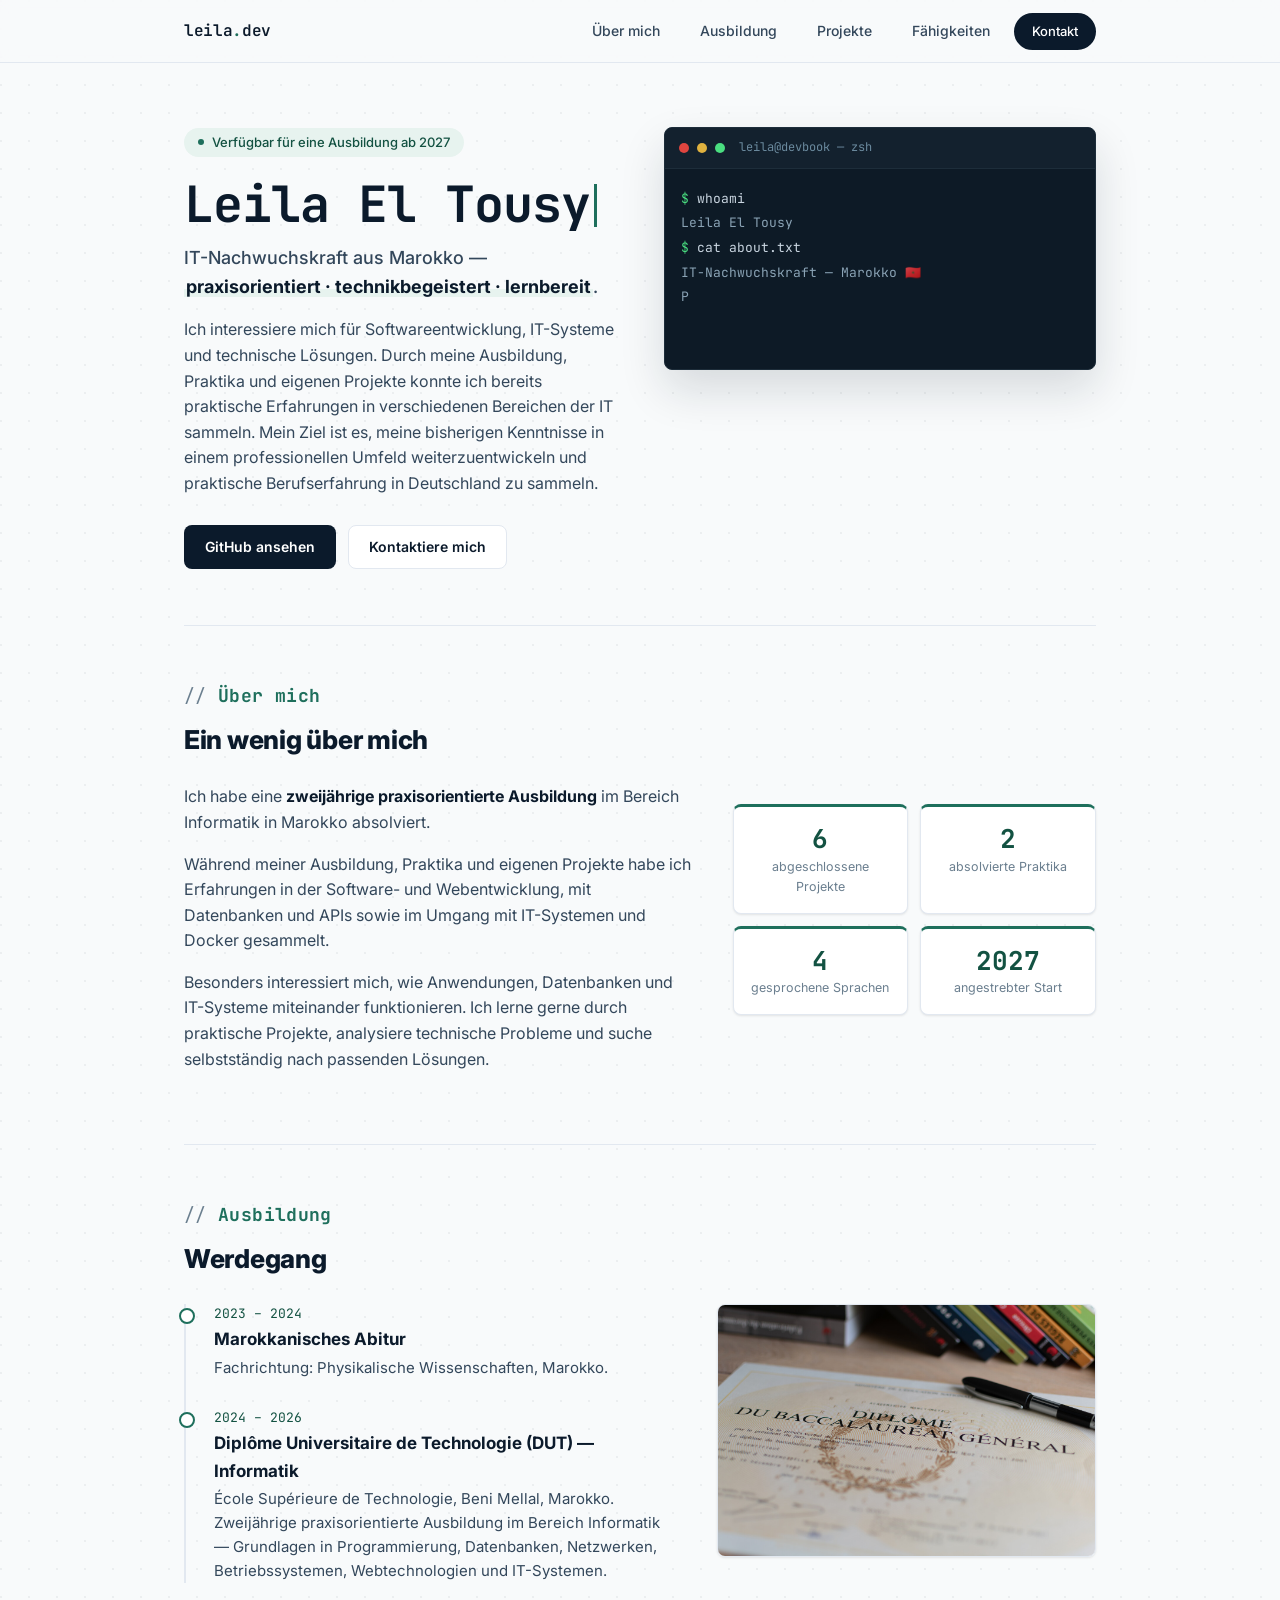
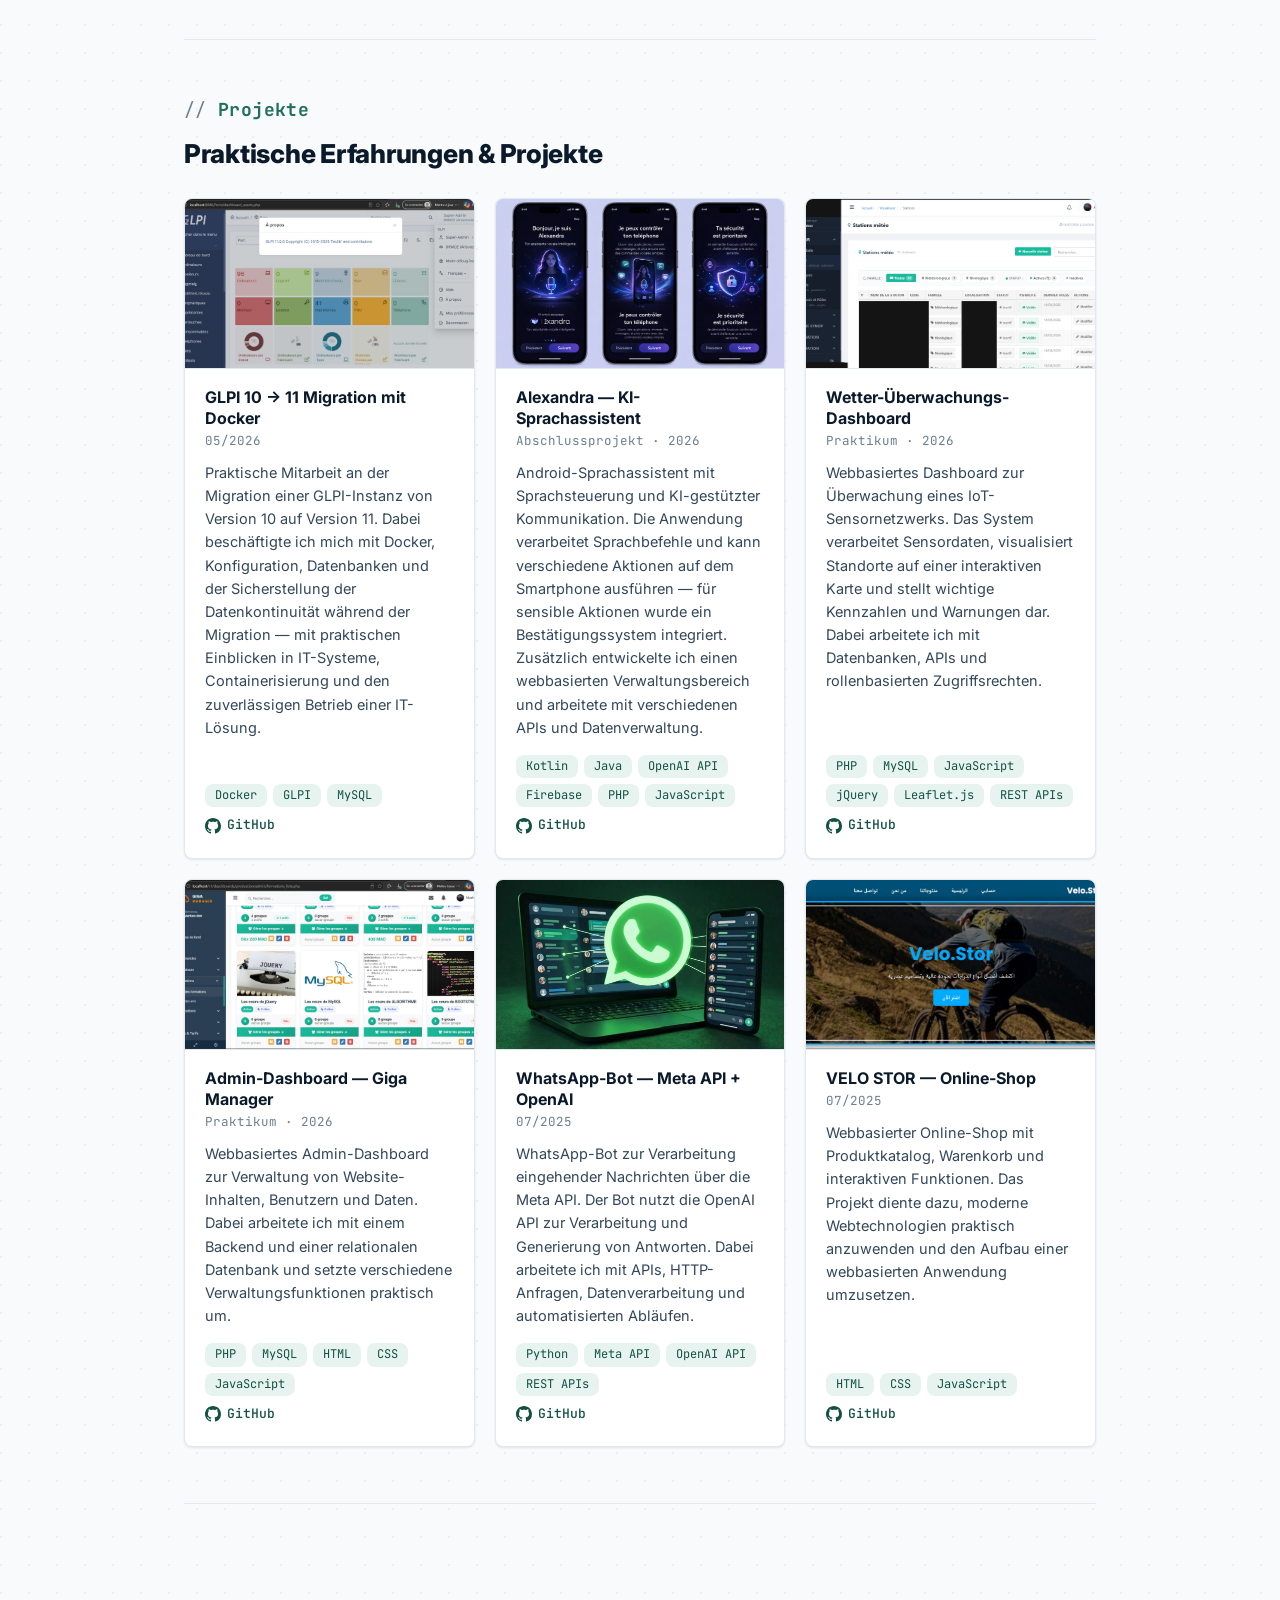
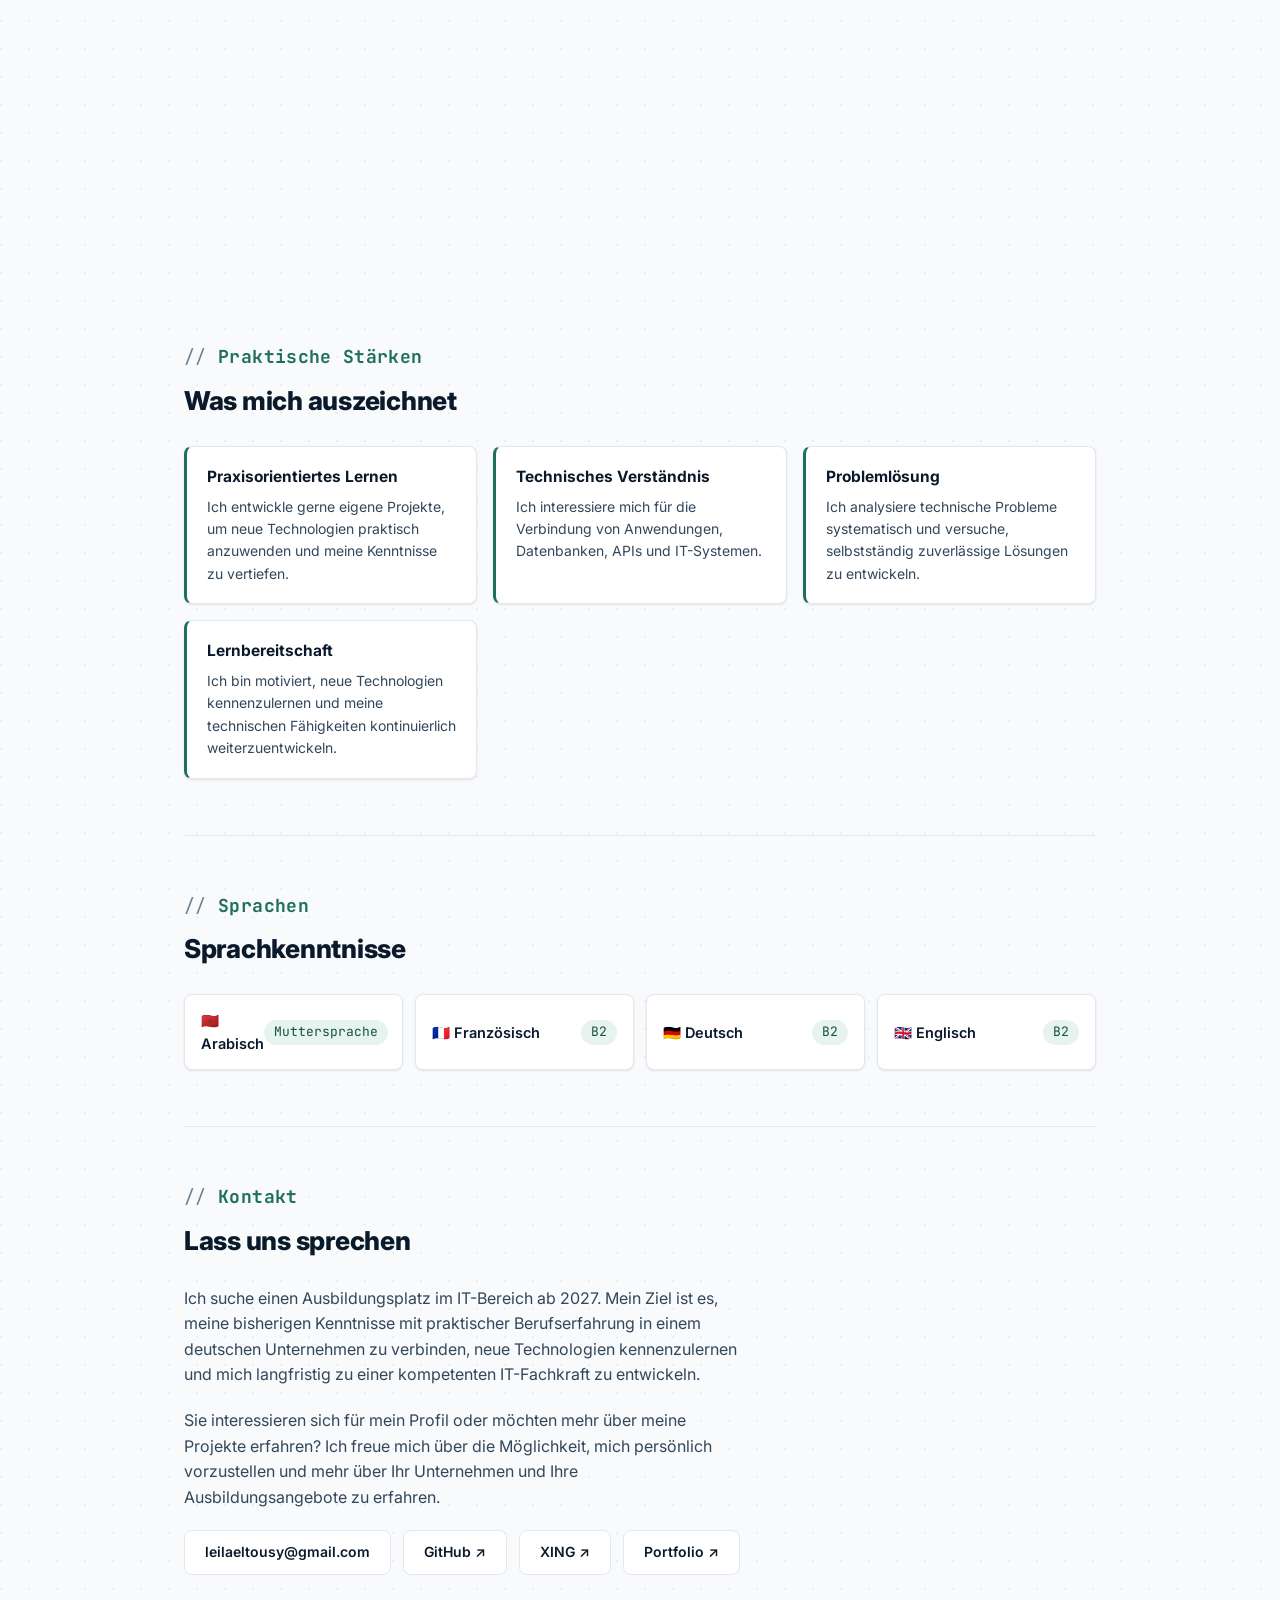
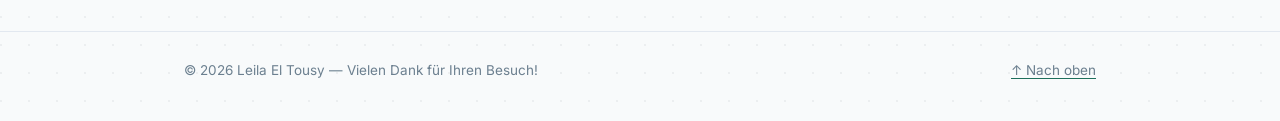
==== index.html @ 5f050dc2 "Remove Telegram link from contact section Removed Telegram contact link from the contact section." ====
<!DOCTYPE html>
<html lang="de">
<head>
    <meta charset="UTF-8" />
    <meta name="viewport" content="width=device-width, initial-scale=1.0" />
    <title>Leila El Tousy — IT-Nachwuchskraft</title>
    <meta name="description" content="Leila El Tousy — IT-Nachwuchskraft aus Marokko. Praxisorientiert, technikbegeistert, lernbereit. Auf der Suche nach einem Ausbildungsplatz im IT-Bereich in Deutschland, ab 2027." />
    <link rel="icon" href="data:image/svg+xml,%3Csvg xmlns='http://www.w3.org/2000/svg' viewBox='0 0 32 32'%3E%3Crect width='32' height='32' rx='7' fill='%230b1a2b'/%3E%3Ctext x='16' y='22' font-family='monospace' font-size='16' font-weight='700' fill='%234ade80' text-anchor='middle'%3E%3C/%3E%3C/text%3E%3C/svg%3E">
    <link rel="preconnect" href="https://fonts.googleapis.com">
    <link rel="preconnect" href="https://fonts.gstatic.com" crossorigin>
    <link href="https://fonts.googleapis.com/css2?family=Inter:opsz,wght@14..32,400;14..32,500;14..32,600;14..32,700;14..32,800&family=JetBrains+Mono:wght@400;500;600;700&display=swap" rel="stylesheet">
    <style>
        /* ===== RESET & BASE ===== */
        * {
            margin: 0;
            padding: 0;
            box-sizing: border-box;
        }

        :root {
            --bg: #f8fafb;
            --surface: #ffffff;
            --ink: #0b1a2b;
            --ink-soft: #33475b;
            --ink-faint: #6b7f8f;
            --line: #e2e8f0;
            --accent: #1e6f5c;
            --accent-light: #e7f3ef;
            --accent-ink: #135242;
            --tape: #f5c451;
            --tape-ink: #7a5b0a;
            --radius: 8px;
            --shadow-sm: 0 1px 3px rgba(0, 0, 0, 0.06), 0 1px 2px rgba(0, 0, 0, 0.04);
            --shadow-md: 0 10px 28px rgba(11, 26, 43, 0.10);
            --shadow-lg: 0 20px 45px rgba(11, 26, 43, 0.14);
            --font-sans: 'Inter', -apple-system, BlinkMacSystemFont, 'Segoe UI', sans-serif;
            --font-mono: 'JetBrains Mono', 'Courier New', monospace;
            --transition: 0.25s ease;
        }

        html {
            scroll-behavior: smooth;
            -webkit-font-smoothing: antialiased;
        }

        body {
            background: var(--bg);
            background-image:
                radial-gradient(circle at 1px 1px, rgba(11, 26, 43, 0.05) 1px, transparent 0);
            background-size: 28px 28px;
            color: var(--ink);
            font-family: var(--font-sans);
            font-size: 16px;
            line-height: 1.6;
        }

        a {
            color: var(--accent-ink);
            text-decoration-color: var(--accent);
            text-underline-offset: 3px;
            transition: color var(--transition);
        }
        a:hover {
            color: var(--accent);
        }

        .wrap {
            max-width: 960px;
            margin: 0 auto;
            padding: 0 24px;
        }

        /* ===== SKIP LINK ===== */
        .skip-link {
            position: absolute;
            left: -999px;
            top: 0;
            background: var(--ink);
            color: #fff;
            padding: 10px 16px;
            z-index: 100;
            border-radius: 0 0 var(--radius) var(--radius);
        }
        .skip-link:focus {
            left: 16px;
            top: 16px;
        }

        :focus-visible {
            outline: 2px solid var(--accent);
            outline-offset: 2px;
        }

        /* ===== NAV ===== */
        .topnav {
            position: sticky;
            top: 0;
            z-index: 30;
            background: rgba(248, 250, 251, 0.85);
            backdrop-filter: blur(8px);
            border-bottom: 1px solid var(--line);
        }

        .topnav-inner {
            max-width: 960px;
            margin: 0 auto;
            padding: 12px 24px;
            display: flex;
            align-items: center;
            justify-content: space-between;
            gap: 16px;
        }

        .brand {
            font-family: var(--font-mono);
            font-weight: 600;
            font-size: 16px;
            color: var(--ink);
            text-decoration: none;
            letter-spacing: -0.02em;
        }
        .brand:hover {
            color: var(--ink);
        }
        .brand .dot {
            color: var(--accent);
        }

        .navlinks {
            display: flex;
            gap: 8px;
            list-style: none;
            margin: 0;
            padding: 0;
            align-items: center;
        }
        .navlinks a {
            display: block;
            font-size: 14px;
            font-weight: 500;
            color: var(--ink-soft);
            text-decoration: none;
            padding: 6px 14px;
            border-radius: var(--radius);
            border: 2px solid transparent;
            transition: all var(--transition);
        }
        .navlinks a:hover {
            color: var(--accent-ink);
            background: var(--accent-light);
        }

        .navlinks a.active {
            color: var(--ink);
            border-color: var(--ink);
            background: transparent;
        }

        .nav-cta {
            background: var(--ink);
            color: #fff !important;
            padding: 6px 16px !important;
            border-radius: 999px !important;
            font-weight: 600;
            font-size: 13px !important;
            border: 2px solid var(--ink) !important;
            transition: background var(--transition);
        }
        .nav-cta:hover {
            background: var(--accent-ink) !important;
            color: #fff !important;
            border-color: var(--accent-ink) !important;
        }
        .nav-cta.active {
            border-color: var(--ink) !important;
            background: var(--ink) !important;
            color: #fff !important;
        }

        @media (max-width: 700px) {
            .navlinks li:not(:last-child) {
                display: none;
            }
        }

        /* ===== HERO ===== */
        .hero {
            padding: 64px 0 56px;
            border-bottom: 1px solid var(--line);
        }

        .hero-grid {
            display: grid;
            grid-template-columns: 1fr 1fr;
            gap: 48px;
            align-items: start;
        }
        @media (max-width: 780px) {
            .hero-grid {
                grid-template-columns: 1fr;
                gap: 32px;
            }
        }

        .status-badge {
            display: inline-flex;
            align-items: center;
            gap: 8px;
            font-size: 13px;
            font-weight: 500;
            color: var(--accent-ink);
            background: var(--accent-light);
            border-radius: 999px;
            padding: 4px 14px;
            margin-bottom: 20px;
        }
        .status-badge .dot {
            width: 6px;
            height: 6px;
            border-radius: 50%;
            background: var(--accent);
            flex-shrink: 0;
            animation: pulse 2s ease-in-out infinite;
        }
        @keyframes pulse {
            0%, 100% { opacity: 1; }
            50% { opacity: 0.35; }
        }

        h1 {
            font-family: var(--font-mono);
            font-weight: 700;
            font-size: clamp(32px, 5vw, 50px);
            line-height: 1.1;
            margin: 0 0 12px;
            letter-spacing: -0.02em;
        }
        h1 .cursor {
            display: inline-block;
            width: 3px;
            height: 0.85em;
            background: var(--accent);
            margin-left: 4px;
            vertical-align: -0.1em;
            animation: blink 1s steps(1) infinite;
        }
        @keyframes blink {
            50% {
                opacity: 0;
            }
        }

        .hero-role {
            font-size: 18px;
            color: var(--ink-soft);
            margin: 0 0 16px;
            max-width: 50ch;
            font-weight: 500;
        }
        .hero-role strong {
            color: var(--ink);
            background: linear-gradient(to top, var(--accent-light) 38%, transparent 38%);
            padding: 0 2px;
        }

        .hero-desc {
            font-size: 16px;
            color: var(--ink-soft);
            max-width: 56ch;
            margin: 0 0 28px;
        }

        .hero-links {
            display: flex;
            flex-wrap: wrap;
            gap: 12px;
        }

        .btn {
            display: inline-flex;
            align-items: center;
            gap: 8px;
            font-weight: 600;
            font-size: 14px;
            padding: 10px 20px;
            border-radius: var(--radius);
            text-decoration: none;
            border: 1px solid transparent;
            transition: all var(--transition);
            cursor: pointer;
        }
        .btn-primary {
            background: var(--ink);
            color: #fff;
        }
        .btn-primary:hover {
            background: #1a2d3e;
            color: #fff;
            transform: translateY(-1px);
            box-shadow: var(--shadow-md);
        }
        .btn-secondary {
            background: var(--surface);
            color: var(--ink);
            border-color: var(--line);
        }
        .btn-secondary:hover {
            border-color: var(--ink-faint);
            color: var(--ink);
            transform: translateY(-1px);
        }

        /* Terminal Card */
        .term-card {
            background: #0d1a26;
            border-radius: var(--radius);
            overflow: hidden;
            box-shadow: var(--shadow-lg);
            border: 1px solid #1d2d3a;
        }
        .term-bar {
            display: flex;
            align-items: center;
            gap: 8px;
            padding: 10px 14px;
            background: #13212e;
            border-bottom: 1px solid #1d2d3a;
        }
        .term-dot {
            width: 10px;
            height: 10px;
            border-radius: 50%;
            flex-shrink: 0;
        }
        .term-dot.red {
            background: #e0453f;
        }
        .term-dot.yellow {
            background: #e0b23f;
        }
        .term-dot.grn {
            background: #4ade80;
        }
        .term-title {
            font-family: var(--font-mono);
            font-size: 12px;
            color: #6b8a9e;
            margin-left: 6px;
        }
        .term-body {
            padding: 18px 16px;
            font-family: var(--font-mono);
            font-size: 13px;
            line-height: 1.9;
            color: #c9d5e0;
            min-height: 200px;
        }
        .term-ps {
            color: #4ade80;
        }
        .term-out {
            color: #8aa3b5;
        }
        .term-hi {
            color: #6fcf97;
        }
        .term-cursor {
            display: inline-block;
            width: 7px;
            height: 13px;
            background: #4ade80;
            vertical-align: -2px;
            animation: blink 1s steps(1) infinite;
        }

        /* ===== SECTIONS ===== */
        section {
            padding: 56px 0;
            border-bottom: 1px solid var(--line);
        }
        section:last-of-type {
            border-bottom: none;
        }

        .reveal {
            opacity: 0;
            transform: translateY(16px);
            transition: opacity 0.6s ease, transform 0.6s ease;
        }
        .reveal.is-visible {
            opacity: 1;
            transform: translateY(0);
        }

        .section-tag {
            font-family: var(--font-mono);
            font-size: 18px;
            font-weight: 700;
            color: var(--accent);
            letter-spacing: 0.02em;
            margin: 0 0 8px;
        }
        .section-tag::before {
            content: "// ";
            color: var(--ink-faint);
            font-weight: 400;
        }

        .section-title {
            font-weight: 800;
            font-size: 26px;
            margin: 0 0 24px;
            color: var(--ink);
            letter-spacing: -0.01em;
        }

        /* ===== ABOUT ===== */
        .about-grid {
            display: grid;
            grid-template-columns: 1.4fr 1fr;
            gap: 40px;
            align-items: start;
        }
        @media (max-width: 780px) {
            .about-grid {
                grid-template-columns: 1fr;
                gap: 28px;
            }
        }
        .about-text p {
            color: var(--ink-soft);
            margin-bottom: 16px;
            max-width: 60ch;
        }
        .about-text strong {
            color: var(--ink);
        }

        .about-facts {
            list-style: none;
            padding: 0;
            margin: 20px 0 0;
        }
        .about-facts li {
            display: flex;
            gap: 10px;
            font-size: 15px;
            color: var(--ink-soft);
            padding: 6px 0;
        }
        .about-facts li::before {
            content: "→";
            color: var(--accent);
            flex-shrink: 0;
        }

        .stat-grid {
            display: grid;
            grid-template-columns: repeat(2, 1fr);
            gap: 12px;
            margin-top: 20px;
        }
        .stat-box {
            background: var(--surface);
            border: 1px solid var(--line);
            border-top: 3px solid var(--accent);
            border-radius: var(--radius);
            padding: 16px 12px;
            text-align: center;
            box-shadow: var(--shadow-sm);
            transition: transform var(--transition), box-shadow var(--transition);
        }
        .stat-box:hover {
            transform: translateY(-3px);
            box-shadow: var(--shadow-md);
        }
        .stat-number {
            font-family: var(--font-mono);
            font-weight: 700;
            font-size: 26px;
            color: var(--accent-ink);
            line-height: 1.2;
        }
        .stat-label {
            font-size: 12.5px;
            color: var(--ink-faint);
            margin-top: 2px;
        }

        /* ===== EDUCATION ===== */
        .education-grid {
            display: grid;
            grid-template-columns: 1.3fr 1fr;
            gap: 40px;
            align-items: start;
        }
        @media (max-width: 780px) {
            .education-grid {
                grid-template-columns: 1fr;
                gap: 28px;
            }
        }

        .education-photo {
            width: 100%;
            border-radius: var(--radius);
            overflow: hidden;
            border: 1px solid var(--line);
            box-shadow: var(--shadow-sm);
        }
        .education-photo img {
            display: block;
            width: 100%;
            height: 100%;
            max-height: 340px;
            object-fit: cover;
        }

        .timeline {
            list-style: none;
            margin: 0;
            padding: 0;
            border-left: 2px solid var(--line);
        }
        .timeline li {
            position: relative;
            padding: 0 0 28px 28px;
        }
        .timeline li:last-child {
            padding-bottom: 0;
        }
        .timeline li::before {
            content: "";
            position: absolute;
            left: -7px;
            top: 4px;
            width: 12px;
            height: 12px;
            border-radius: 50%;
            background: var(--surface);
            border: 2px solid var(--accent);
        }
        .timeline-date {
            font-family: var(--font-mono);
            font-size: 13px;
            color: var(--accent-ink);
            display: block;
            margin-bottom: 2px;
        }
        .timeline-title {
            font-weight: 700;
            font-size: 17px;
            margin: 0 0 2px;
        }
        .timeline-desc {
            font-size: 15px;
            color: var(--ink-soft);
            max-width: 60ch;
            margin: 0;
        }

        /* ===== PROJECTS ===== */
        .projects-grid {
            display: grid;
            grid-template-columns: repeat(3, 1fr);
            gap: 20px;
        }
        @media (max-width: 900px) {
            .projects-grid {
                grid-template-columns: repeat(2, 1fr);
            }
        }
        @media (max-width: 620px) {
            .projects-grid {
                grid-template-columns: 1fr;
            }
        }

        .project-card {
            background: var(--surface);
            border: 1px solid var(--line);
            border-radius: var(--radius);
            overflow: hidden;
            box-shadow: var(--shadow-sm);
            transition: border-color var(--transition), box-shadow var(--transition), transform var(--transition);
            display: flex;
            flex-direction: column;
        }
        .project-card:hover {
            border-color: var(--accent);
            box-shadow: var(--shadow-md);
            transform: translateY(-2px);
        }

        .project-image {
            width: 100%;
            height: 170px;
            background: var(--accent-light);
            overflow: hidden;
            border-bottom: 1px solid var(--line);
        }
        .project-image img {
            display: block;
            width: 100%;
            height: 100%;
            object-fit: cover;
            transition: transform 0.4s ease;
        }
        .project-card:hover .project-image img {
            transform: scale(1.05);
        }

        .project-content {
            display: flex;
            flex-direction: column;
            flex: 1;
            padding: 18px 20px 22px;
        }

        .project-head {
            display: flex;
            flex-direction: column;
            gap: 2px;
            margin-bottom: 6px;
        }
        .project-title {
            font-weight: 700;
            font-size: 16px;
            margin: 0;
            line-height: 1.3;
        }
        .project-title a {
            color: var(--ink);
            text-decoration: none;
            transition: color var(--transition);
        }
        .project-title a:hover {
            color: var(--accent-ink);
        }
        .project-period {
            font-family: var(--font-mono);
            font-size: 12.5px;
            color: var(--ink-faint);
            white-space: nowrap;
        }
        .project-desc {
            font-size: 14.5px;
            color: var(--ink-soft);
            margin: 4px 0 14px;
            flex-grow: 1;
        }
        .project-links {
            display: flex;
            gap: 16px;
            flex-wrap: wrap;
            margin-top: 8px;
            align-items: center;
        }
        .project-link {
            font-family: var(--font-mono);
            font-size: 13px;
            font-weight: 500;
            color: var(--accent-ink);
            text-decoration: none;
            display: inline-flex;
            align-items: center;
            gap: 6px;
            transition: color var(--transition);
        }
        .project-link:hover {
            color: var(--accent);
        }
        .project-link svg {
            width: 16px;
            height: 16px;
            fill: currentColor;
        }
        .project-stack {
            display: flex;
            flex-wrap: wrap;
            gap: 6px;
            margin-top: 2px;
        }
        .chip {
            font-family: var(--font-mono);
            font-size: 12px;
            color: var(--accent-ink);
            background: var(--accent-light);
            border-radius: var(--radius);
            padding: 2px 10px;
        }

        @media (max-width: 400px) {
            .project-image {
                height: 150px;
            }
        }

        /* ===== SKILLS ===== */
        .skills-groups {
            display: grid;
            gap: 24px;
            grid-template-columns: repeat(auto-fit, minmax(200px, 1fr));
        }
        .skills-group-label {
            font-family: var(--font-mono);
            font-size: 12px;
            color: var(--ink-faint);
            margin: 0 0 10px;
            text-transform: uppercase;
            letter-spacing: 0.05em;
        }
        .skills-chips {
            display: flex;
            flex-wrap: wrap;
            gap: 8px;
        }
        .skill-chip {
            font-size: 14px;
            color: var(--ink);
            background: var(--surface);
            border: 1px solid var(--line);
            border-radius: var(--radius);
            padding: 5px 12px;
            transition: border-color var(--transition), transform var(--transition);
        }
        .skill-chip:hover {
            border-color: var(--accent);
            transform: translateY(-2px);
        }

        /* ===== STRENGTHS ===== */
        .strength-grid {
            display: grid;
            grid-template-columns: repeat(auto-fit, minmax(220px, 1fr));
            gap: 16px;
        }
        .strength-box {
            background: var(--surface);
            border: 1px solid var(--line);
            border-left: 3px solid var(--accent);
            border-radius: var(--radius);
            padding: 18px 20px;
            box-shadow: var(--shadow-sm);
            transition: transform var(--transition), box-shadow var(--transition);
        }
        .strength-box:hover {
            transform: translateY(-3px);
            box-shadow: var(--shadow-md);
        }
        .strength-title {
            font-weight: 700;
            font-size: 15.5px;
            color: var(--ink);
            margin: 0 0 6px;
        }
        .strength-desc {
            font-size: 14px;
            color: var(--ink-soft);
            margin: 0;
        }

        /* ===== LANGUAGES ===== */
        .lang-grid {
            display: grid;
            grid-template-columns: repeat(auto-fit, minmax(180px, 1fr));
            gap: 12px;
            margin-top: 20px;
        }
        .lang-box {
            background: var(--surface);
            border: 1px solid var(--line);
            border-radius: var(--radius);
            padding: 14px 16px;
            display: flex;
            align-items: center;
            justify-content: space-between;
            box-shadow: var(--shadow-sm);
        }
        .lang-name {
            font-weight: 600;
            font-size: 14.5px;
            color: var(--ink);
        }
        .lang-level {
            font-family: var(--font-mono);
            font-size: 13px;
            color: var(--accent-ink);
            background: var(--accent-light);
            border-radius: 999px;
            padding: 2px 10px;
        }

        /* ===== CONTACT ===== */
        .contact-row {
            display: flex;
            flex-wrap: wrap;
            gap: 12px;
        }
        .contact-text {
            color: var(--ink-soft);
            max-width: 56ch;
            margin-bottom: 20px;
        }

        /* ===== FOOTER ===== */
        footer {
            padding: 28px 0 40px;
            border-top: 1px solid var(--line);
        }
        .footer-inner {
            display: flex;
            flex-wrap: wrap;
            justify-content: space-between;
            gap: 12px;
            font-size: 13.5px;
            color: var(--ink-faint);
        }
        .footer-inner a {
            color: var(--ink-faint);
            transition: color var(--transition);
        }
        .footer-inner a:hover {
            color: var(--accent-ink);
        }

        @media (max-width: 620px) {
            .hero {
                padding: 48px 0 32px;
            }
            section {
                padding: 40px 0;
            }
            .stat-grid {
                grid-template-columns: repeat(2, 1fr);
            }
        }

        @media (prefers-reduced-motion: reduce) {
            * {
                animation-duration: 0.01ms !important;
                animation-iteration-count: 1 !important;
                transition-duration: 0.01ms !important;
                scroll-behavior: auto !important;
            }
            .reveal {
                opacity: 1;
                transform: none;
            }
        }
    </style>
</head>
<body>

    <a class="skip-link" href="#main">Zum Inhalt springen</a>

    <nav class="topnav">
        <div class="topnav-inner">
            <a class="brand" href="#top">leila<span class="dot">.</span>dev</a>
            <ul class="navlinks" id="navlinks">
                <li><a href="#about" class="active">Über mich</a></li>
                <li><a href="#education">Ausbildung</a></li>
                <li><a href="#projects">Projekte</a></li>
                <li><a href="#skills">Fähigkeiten</a></li>
                <li><a href="#contact" class="nav-cta">Kontakt</a></li>
            </ul>
        </div>
    </nav>

    <main id="main">
        <div class="wrap">

            <!-- ===== HERO ===== -->
            <header class="hero" id="top">
                <div class="hero-grid">
                    <div>
                        <span class="status-badge">
                            <span class="dot"></span>
                            Verfügbar für eine Ausbildung ab 2027
                        </span>
                        <h1>
                            Leila El Tousy<span class="cursor" aria-hidden="true"></span>
                        </h1>
                        <p class="hero-role">
                            IT-Nachwuchskraft aus Marokko —
                            <strong>praxisorientiert · technikbegeistert · lernbereit</strong>.
                        </p>
                        <p class="hero-desc">
                            Ich interessiere mich für Softwareentwicklung, IT-Systeme und technische Lösungen. Durch meine Ausbildung, Praktika und eigenen Projekte konnte ich bereits praktische Erfahrungen in verschiedenen Bereichen der IT sammeln. Mein Ziel ist es, meine bisherigen Kenntnisse in einem professionellen Umfeld weiterzuentwickeln und praktische Berufserfahrung in Deutschland zu sammeln.
                        </p>
                        <div class="hero-links">
                            <a class="btn btn-primary" href="https://github.com/El-Tousy" target="_blank" rel="noopener">GitHub ansehen</a>
                            <a class="btn btn-secondary" href="https://mail.google.com/mail/?view=cm&fs=1&to=leilaeltousy@gmail.com&su=Kontaktaufnahme%20%C3%BCber%20Portfolio" target="_blank" rel="noopener">Kontaktiere mich</a>
                        </div>
                    </div>

                    <div class="term-card" role="img" aria-label="Terminal mit einer Zusammenfassung von Leilas Fähigkeiten und Projekten">
                        <div class="term-bar">
                            <span class="term-dot red"></span>
                            <span class="term-dot yellow"></span>
                            <span class="term-dot grn"></span>
                            <span class="term-title">leila@devbook — zsh</span>
                        </div>
                        <div class="term-body" id="term-output" aria-hidden="true"></div>
                    </div>
                </div>
            </header>

            <!-- ===== ABOUT ===== -->
            <section id="about" class="reveal">
                <p class="section-tag">Über mich</p>
                <h2 class="section-title">Ein wenig über mich</h2>
                <div class="about-grid">
                    <div class="about-text">
                        <p>
                            Ich habe eine <strong>zweijährige praxisorientierte Ausbildung</strong> im Bereich Informatik in Marokko absolviert.
                        </p>
                        <p>
                            Während meiner Ausbildung, Praktika und eigenen Projekte habe ich Erfahrungen in der Software- und Webentwicklung, mit Datenbanken und APIs sowie im Umgang mit IT-Systemen und Docker gesammelt.
                        </p>
                        <p>
                            Besonders interessiert mich, wie Anwendungen, Datenbanken und IT-Systeme miteinander funktionieren. Ich lerne gerne durch praktische Projekte, analysiere technische Probleme und suche selbstständig nach passenden Lösungen.
                        </p>
                    </div>
                    <div>
                        <div class="stat-grid">
                            <div class="stat-box">
                                <div class="stat-number">6</div>
                                <div class="stat-label">abgeschlossene Projekte</div>
                            </div>
                            <div class="stat-box">
                                <div class="stat-number">2</div>
                                <div class="stat-label">absolvierte Praktika</div>
                            </div>
                            <div class="stat-box">
                                <div class="stat-number">4</div>
                                <div class="stat-label">gesprochene Sprachen</div>
                            </div>
                            <div class="stat-box">
                                <div class="stat-number">2027</div>
                                <div class="stat-label">angestrebter Start</div>
                            </div>
                        </div>
                    </div>
                </div>
            </section>

            <!-- ===== EDUCATION ===== -->
            <section id="education" class="reveal">
                <p class="section-tag">Ausbildung</p>
                <h2 class="section-title">Werdegang</h2>
                <div class="education-grid">
                    <ul class="timeline">
                        <li>
                            <span class="timeline-date">2023 – 2024</span>
                            <p class="timeline-title">Marokkanisches Abitur</p>
                            <p class="timeline-desc">Fachrichtung: Physikalische Wissenschaften, Marokko.</p>
                        </li>
                        <li>
                            <span class="timeline-date">2024 – 2026</span>
                            <p class="timeline-title">Diplôme Universitaire de Technologie (DUT) — Informatik</p>
                            <p class="timeline-desc">École Supérieure de Technologie, Beni Mellal, Marokko. Zweijährige praxisorientierte Ausbildung im Bereich Informatik — Grundlagen in Programmierung, Datenbanken, Netzwerken, Betriebssystemen, Webtechnologien und IT-Systemen.</p>
                        </li>
                    </ul>
                    <div class="education-photo">
                        <img src="images/baccalauriat.png" alt="Foto zum marokkanischen Abitur von Leila El Tousy">
                    </div>
                </div>
            </section>

            <!-- ===== PROJECTS ===== -->
            <section id="projects" class="reveal">
                <p class="section-tag">Projekte</p>
                <h2 class="section-title">Praktische Erfahrungen &amp; Projekte</h2>
                <div class="projects-grid">

                    <!-- PROJET 4 -->
                    <article class="project-card">
                        <div class="project-image">
                            <img src="images/glpi.png" alt="Architektur der GLPI-Migration mit Docker">
                        </div>
                        <div class="project-content">
                            <div class="project-head">
                                <h3 class="project-title"><a href="https://github.com/El-Tousy/glpi-10-to-11-docker-migration" target="_blank" rel="noopener">GLPI 10 → 11 Migration mit Docker</a></h3>
                                <span class="project-period">05/2026</span>
                            </div>
                            <p class="project-desc">Praktische Mitarbeit an der Migration einer GLPI-Instanz von Version 10 auf Version 11. Dabei beschäftigte ich mich mit Docker, Konfiguration, Datenbanken und der Sicherstellung der Datenkontinuität während der Migration — mit praktischen Einblicken in IT-Systeme, Containerisierung und den zuverlässigen Betrieb einer IT-Lösung.</p>
                            <div class="project-stack">
                                <span class="chip">Docker</span><span class="chip">GLPI</span><span class="chip">MySQL</span>
                            </div>
                            <div class="project-links">
                                <a href="https://github.com/El-Tousy/glpi-10-to-11-docker-migration" target="_blank" rel="noopener" class="project-link">
                                    <svg viewBox="0 0 16 16" aria-hidden="true"><path d="M8 0C3.58 0 0 3.58 0 8c0 3.54 2.29 6.53 5.47 7.59.4.07.55-.17.55-.38 0-.19-.01-.82-.01-1.49-2.01.37-2.53-.49-2.69-.94-.09-.23-.48-.94-.82-1.13-.28-.15-.68-.52-.01-.53.63-.01 1.08.58 1.23.82.72 1.21 1.87.87 2.33.66.07-.52.28-.87.51-1.07-1.78-.2-3.64-.89-3.64-3.95 0-.87.31-1.59.82-2.15-.08-.2-.36-1.02.08-2.12 0 0 .67-.21 2.2.82.64-.18 1.32-.27 2-.27.68 0 1.36.09 2 .27 1.53-1.04 2.2-.82 2.2-.82.44 1.1.16 1.92.08 2.12.51.56.82 1.27.82 2.15 0 3.07-1.87 3.75-3.65 3.95.29.25.54.73.54 1.48 0 1.07-.01 1.93-.01 2.2 0 .21.15.46.55.38A8.013 8.013 0 0016 8c0-4.42-3.58-8-8-8z"/></svg>
                                    GitHub
                                </a>
                            </div>
                        </div>
                    </article>
                    <!-- PROJET 1 -->
                    <article class="project-card">
                        <div class="project-image">
                            <img src="images/alexandra.png" alt="Schnittstelle des Sprachassistenten Alexandra">
                        </div>
                        <div class="project-content">
                            <div class="project-head">
                                <h3 class="project-title"><a href="https://github.com/El-Tousy/Alexandra-AI-Voice-Assistante" target="_blank" rel="noopener">Alexandra — KI-Sprachassistent</a></h3>
                                <span class="project-period">Abschlussprojekt · 2026</span>
                            </div>
                            <p class="project-desc">Android-Sprachassistent mit Sprachsteuerung und KI-gestützter Kommunikation. Die Anwendung verarbeitet Sprachbefehle und kann verschiedene Aktionen auf dem Smartphone ausführen — für sensible Aktionen wurde ein Bestätigungssystem integriert. Zusätzlich entwickelte ich einen webbasierten Verwaltungsbereich und arbeitete mit verschiedenen APIs und Datenverwaltung.</p>
                            <div class="project-stack">
                                <span class="chip">Kotlin</span><span class="chip">Java</span><span class="chip">OpenAI API</span><span class="chip">Firebase</span><span class="chip">PHP</span><span class="chip">JavaScript</span>
                            </div>
                            <div class="project-links">
                                <a href="https://github.com/El-Tousy/Alexandra-AI-Voice-Assistante" target="_blank" rel="noopener" class="project-link">
                                    <svg viewBox="0 0 16 16" aria-hidden="true"><path d="M8 0C3.58 0 0 3.58 0 8c0 3.54 2.29 6.53 5.47 7.59.4.07.55-.17.55-.38 0-.19-.01-.82-.01-1.49-2.01.37-2.53-.49-2.69-.94-.09-.23-.48-.94-.82-1.13-.28-.15-.68-.52-.01-.53.63-.01 1.08.58 1.23.82.72 1.21 1.87.87 2.33.66.07-.52.28-.87.51-1.07-1.78-.2-3.64-.89-3.64-3.95 0-.87.31-1.59.82-2.15-.08-.2-.36-1.02.08-2.12 0 0 .67-.21 2.2.82.64-.18 1.32-.27 2-.27.68 0 1.36.09 2 .27 1.53-1.04 2.2-.82 2.2-.82.44 1.1.16 1.92.08 2.12.51.56.82 1.27.82 2.15 0 3.07-1.87 3.75-3.65 3.95.29.25.54.73.54 1.48 0 1.07-.01 1.93-.01 2.2 0 .21.15.46.55.38A8.013 8.013 0 0016 8c0-4.42-3.58-8-8-8z"/></svg>
                                    GitHub
                                </a>
                            </div>
                        </div>
                    </article>

                    <!-- PROJET 2 -->
                    <article class="project-card">
                        <div class="project-image">
                            <img src="images/weather.png" alt="Screenshot des Wetter-Überwachungs-Dashboards">
                        </div>
                        <div class="project-content">
                            <div class="project-head">
                                <h3 class="project-title"><a href="https://github.com/El-Tousy/Weather-supervision-dashboard-showcase" target="_blank" rel="noopener">Wetter-Überwachungs-Dashboard</a></h3>
                                <span class="project-period">Praktikum · 2026</span>
                            </div>
                            <p class="project-desc">Webbasiertes Dashboard zur Überwachung eines IoT-Sensornetzwerks. Das System verarbeitet Sensordaten, visualisiert Standorte auf einer interaktiven Karte und stellt wichtige Kennzahlen und Warnungen dar. Dabei arbeitete ich mit Datenbanken, APIs und rollenbasierten Zugriffsrechten.</p>
                            <div class="project-stack">
                                <span class="chip">PHP</span><span class="chip">MySQL</span><span class="chip">JavaScript</span><span class="chip">jQuery</span><span class="chip">Leaflet.js</span><span class="chip">REST APIs</span>
                            </div>
                            <div class="project-links">
                                <a href="https://github.com/El-Tousy/Weather-supervision-dashboard-showcase" target="_blank" rel="noopener" class="project-link">
                                    <svg viewBox="0 0 16 16" aria-hidden="true"><path d="M8 0C3.58 0 0 3.58 0 8c0 3.54 2.29 6.53 5.47 7.59.4.07.55-.17.55-.38 0-.19-.01-.82-.01-1.49-2.01.37-2.53-.49-2.69-.94-.09-.23-.48-.94-.82-1.13-.28-.15-.68-.52-.01-.53.63-.01 1.08.58 1.23.82.72 1.21 1.87.87 2.33.66.07-.52.28-.87.51-1.07-1.78-.2-3.64-.89-3.64-3.95 0-.87.31-1.59.82-2.15-.08-.2-.36-1.02.08-2.12 0 0 .67-.21 2.2.82.64-.18 1.32-.27 2-.27.68 0 1.36.09 2 .27 1.53-1.04 2.2-.82 2.2-.82.44 1.1.16 1.92.08 2.12.51.56.82 1.27.82 2.15 0 3.07-1.87 3.75-3.65 3.95.29.25.54.73.54 1.48 0 1.07-.01 1.93-.01 2.2 0 .21.15.46.55.38A8.013 8.013 0 0016 8c0-4.42-3.58-8-8-8z"/></svg>
                                    GitHub
                                </a>
                            </div>
                        </div>
                    </article>

                    <!-- PROJET 3 -->
                    <article class="project-card">
                        <div class="project-image">
                            <img src="images/giga-manager.png" alt="Giga Manager Admin-Dashboard">
                        </div>
                        <div class="project-content">
                            <div class="project-head">
                                <h3 class="project-title"><a href="https://github.com/El-Tousy/Admin-dashboard-project-internship-Giga-Manager-overview-screenshots-only" target="_blank" rel="noopener">Admin-Dashboard — Giga Manager</a></h3>
                                <span class="project-period">Praktikum · 2026</span>
                            </div>
                            <p class="project-desc">Webbasiertes Admin-Dashboard zur Verwaltung von Website-Inhalten, Benutzern und Daten. Dabei arbeitete ich mit einem Backend und einer relationalen Datenbank und setzte verschiedene Verwaltungsfunktionen praktisch um.</p>
                            <div class="project-stack">
                                <span class="chip">PHP</span><span class="chip">MySQL</span><span class="chip">HTML</span><span class="chip">CSS</span><span class="chip">JavaScript</span>
                            </div>
                            <div class="project-links">
                                <a href="https://github.com/El-Tousy/Admin-dashboard-project-internship-Giga-Manager-overview-screenshots-only" target="_blank" rel="noopener" class="project-link">
                                    <svg viewBox="0 0 16 16" aria-hidden="true"><path d="M8 0C3.58 0 0 3.58 0 8c0 3.54 2.29 6.53 5.47 7.59.4.07.55-.17.55-.38 0-.19-.01-.82-.01-1.49-2.01.37-2.53-.49-2.69-.94-.09-.23-.48-.94-.82-1.13-.28-.15-.68-.52-.01-.53.63-.01 1.08.58 1.23.82.72 1.21 1.87.87 2.33.66.07-.52.28-.87.51-1.07-1.78-.2-3.64-.89-3.64-3.95 0-.87.31-1.59.82-2.15-.08-.2-.36-1.02.08-2.12 0 0 .67-.21 2.2.82.64-.18 1.32-.27 2-.27.68 0 1.36.09 2 .27 1.53-1.04 2.2-.82 2.2-.82.44 1.1.16 1.92.08 2.12.51.56.82 1.27.82 2.15 0 3.07-1.87 3.75-3.65 3.95.29.25.54.73.54 1.48 0 1.07-.01 1.93-.01 2.2 0 .21.15.46.55.38A8.013 8.013 0 0016 8c0-4.42-3.58-8-8-8z"/></svg>
                                    GitHub
                                </a>
                            </div>
                        </div>
                    </article>


                    <!-- PROJET 5 -->
                    <article class="project-card">
                        <div class="project-image">
                            <img src="images/whatsapp-bot.png" alt="Schema der Funktionsweise des WhatsApp-Bots">
                        </div>
                        <div class="project-content">
                            <div class="project-head">
                                <h3 class="project-title"><a href="https://github.com/El-Tousy/Meta-API-python-whatsapp-bot" target="_blank" rel="noopener">WhatsApp-Bot — Meta API + OpenAI</a></h3>
                                <span class="project-period">07/2025</span>
                            </div>
                            <p class="project-desc">WhatsApp-Bot zur Verarbeitung eingehender Nachrichten über die Meta API. Der Bot nutzt die OpenAI API zur Verarbeitung und Generierung von Antworten. Dabei arbeitete ich mit APIs, HTTP-Anfragen, Datenverarbeitung und automatisierten Abläufen.</p>
                            <div class="project-stack">
                                <span class="chip">Python</span><span class="chip">Meta API</span><span class="chip">OpenAI API</span><span class="chip">REST APIs</span>
                            </div>
                            <div class="project-links">
                                <a href="https://github.com/El-Tousy/Meta-API-python-whatsapp-bot" target="_blank" rel="noopener" class="project-link">
                                    <svg viewBox="0 0 16 16" aria-hidden="true"><path d="M8 0C3.58 0 0 3.58 0 8c0 3.54 2.29 6.53 5.47 7.59.4.07.55-.17.55-.38 0-.19-.01-.82-.01-1.49-2.01.37-2.53-.49-2.69-.94-.09-.23-.48-.94-.82-1.13-.28-.15-.68-.52-.01-.53.63-.01 1.08.58 1.23.82.72 1.21 1.87.87 2.33.66.07-.52.28-.87.51-1.07-1.78-.2-3.64-.89-3.64-3.95 0-.87.31-1.59.82-2.15-.08-.2-.36-1.02.08-2.12 0 0 .67-.21 2.2.82.64-.18 1.32-.27 2-.27.68 0 1.36.09 2 .27 1.53-1.04 2.2-.82 2.2-.82.44 1.1.16 1.92.08 2.12.51.56.82 1.27.82 2.15 0 3.07-1.87 3.75-3.65 3.95.29.25.54.73.54 1.48 0 1.07-.01 1.93-.01 2.2 0 .21.15.46.55.38A8.013 8.013 0 0016 8c0-4.42-3.58-8-8-8z"/></svg>
                                    GitHub
                                </a>
                            </div>
                        </div>
                    </article>

                    <!-- PROJET 6 -->
                    <article class="project-card">
                        <div class="project-image">
                            <img src="images/velo-stor.png" alt="Vorschau des Online-Shops Velo Stor">
                        </div>
                        <div class="project-content">
                            <div class="project-head">
                                <h3 class="project-title"><a href="https://github.com/El-Tousy/VELO-STOR-Online-Store" target="_blank" rel="noopener">VELO STOR — Online-Shop</a></h3>
                                <span class="project-period">07/2025</span>
                            </div>
                            <p class="project-desc">Webbasierter Online-Shop mit Produktkatalog, Warenkorb und interaktiven Funktionen. Das Projekt diente dazu, moderne Webtechnologien praktisch anzuwenden und den Aufbau einer webbasierten Anwendung umzusetzen.</p>
                            <div class="project-stack">
                                <span class="chip">HTML</span><span class="chip">CSS</span><span class="chip">JavaScript</span>
                            </div>
                            <div class="project-links">
                                <a href="https://github.com/El-Tousy/VELO-STOR-Online-Store" target="_blank" rel="noopener" class="project-link">
                                    <svg viewBox="0 0 16 16" aria-hidden="true"><path d="M8 0C3.58 0 0 3.58 0 8c0 3.54 2.29 6.53 5.47 7.59.4.07.55-.17.55-.38 0-.19-.01-.82-.01-1.49-2.01.37-2.53-.49-2.69-.94-.09-.23-.48-.94-.82-1.13-.28-.15-.68-.52-.01-.53.63-.01 1.08.58 1.23.82.72 1.21 1.87.87 2.33.66.07-.52.28-.87.51-1.07-1.78-.2-3.64-.89-3.64-3.95 0-.87.31-1.59.82-2.15-.08-.2-.36-1.02.08-2.12 0 0 .67-.21 2.2.82.64-.18 1.32-.27 2-.27.68 0 1.36.09 2 .27 1.53-1.04 2.2-.82 2.2-.82.44 1.1.16 1.92.08 2.12.51.56.82 1.27.82 2.15 0 3.07-1.87 3.75-3.65 3.95.29.25.54.73.54 1.48 0 1.07-.01 1.93-.01 2.2 0 .21.15.46.55.38A8.013 8.013 0 0016 8c0-4.42-3.58-8-8-8z"/></svg>
                                    GitHub
                                </a>
                            </div>
                        </div>
                    </article>

                </div>
            </section>

            <!-- ===== SKILLS ===== -->
            <section id="skills" class="reveal">
                <p class="section-tag">Fähigkeiten</p>
                <h2 class="section-title">Technische Kenntnisse</h2>
                <div class="skills-groups">
                    <div>
                        <p class="skills-group-label">Programmierung &amp; Entwicklung</p>
                        <div class="skills-chips">
                            <span class="skill-chip">Python</span>
                            <span class="skill-chip">PHP</span>
                            <span class="skill-chip">JavaScript</span>
                            <span class="skill-chip">HTML</span>
                            <span class="skill-chip">CSS</span>
                        </div>
                    </div>
                    <div>
                        <p class="skills-group-label">Datenbanken &amp; APIs</p>
                        <div class="skills-chips">
                            <span class="skill-chip">SQL</span>
                            <span class="skill-chip">MySQL</span>
                            <span class="skill-chip">Firebase</span>
                            <span class="skill-chip">REST APIs</span>
                        </div>
                    </div>
                    <div>
                        <p class="skills-group-label">IT-Systeme &amp; Infrastruktur</p>
                        <div class="skills-chips">
                            <span class="skill-chip">Docker</span>
                            <span class="skill-chip">GLPI</span>
                            <span class="skill-chip">XAMPP</span>
                        </div>
                    </div>
                    <div>
                        <p class="skills-group-label">Tools</p>
                        <div class="skills-chips">
                            <span class="skill-chip">Git</span>
                            <span class="skill-chip">GitHub</span>
                            <span class="skill-chip">Visual Studio Code</span>
                            <span class="skill-chip">Android Studio</span>
                            <span class="skill-chip">FileZilla</span>
                        </div>
                    </div>
                </div>

            </section>

            <!-- ===== STRENGTHS ===== -->
            <section id="strengths" class="reveal">
                <p class="section-tag">Praktische Stärken</p>
                <h2 class="section-title">Was mich auszeichnet</h2>
                <div class="strength-grid">
                    <div class="strength-box">
                        <p class="strength-title">Praxisorientiertes Lernen</p>
                        <p class="strength-desc">Ich entwickle gerne eigene Projekte, um neue Technologien praktisch anzuwenden und meine Kenntnisse zu vertiefen.</p>
                    </div>
                    <div class="strength-box">
                        <p class="strength-title">Technisches Verständnis</p>
                        <p class="strength-desc">Ich interessiere mich für die Verbindung von Anwendungen, Datenbanken, APIs und IT-Systemen.</p>
                    </div>
                    <div class="strength-box">
                        <p class="strength-title">Problemlösung</p>
                        <p class="strength-desc">Ich analysiere technische Probleme systematisch und versuche, selbstständig zuverlässige Lösungen zu entwickeln.</p>
                    </div>
                    <div class="strength-box">
                        <p class="strength-title">Lernbereitschaft</p>
                        <p class="strength-desc">Ich bin motiviert, neue Technologien kennenzulernen und meine technischen Fähigkeiten kontinuierlich weiterzuentwickeln.</p>
                    </div>
                </div>
            </section>

            <!-- ===== LANGUAGES ===== -->
            <section id="languages" class="reveal">
                <p class="section-tag">Sprachen</p>
                <h2 class="section-title">Sprachkenntnisse</h2>
                <div class="lang-grid">
                    <div class="lang-box">
                        <span class="lang-name">🇲🇦 Arabisch</span>
                        <span class="lang-level">Muttersprache</span>
                    </div>
                    <div class="lang-box">
                        <span class="lang-name">🇫🇷 Französisch</span>
                        <span class="lang-level">B2</span>
                    </div>
                    <div class="lang-box">
                        <span class="lang-name">🇩🇪 Deutsch</span>
                        <span class="lang-level">B2</span>
                    </div>
                    <div class="lang-box">
                        <span class="lang-name">🇬🇧 Englisch</span>
                        <span class="lang-level">B2</span>
                    </div>
                </div>
            </section>

            <!-- ===== CONTACT ===== -->
            <section id="contact" class="reveal">
                <p class="section-tag">Kontakt</p>
                <h2 class="section-title">Lass uns sprechen</h2>
                <p class="contact-text">
                    Ich suche einen Ausbildungsplatz im IT-Bereich ab 2027. Mein Ziel ist es, meine bisherigen Kenntnisse mit praktischer Berufserfahrung in einem deutschen Unternehmen zu verbinden, neue Technologien kennenzulernen und mich langfristig zu einer kompetenten IT-Fachkraft zu entwickeln.
                </p>
                <p class="contact-text">
                    Sie interessieren sich für mein Profil oder möchten mehr über meine Projekte erfahren? Ich freue mich über die Möglichkeit, mich persönlich vorzustellen und mehr über Ihr Unternehmen und Ihre Ausbildungsangebote zu erfahren.
                </p>
                <div class="contact-row">
                    <a class="btn btn-secondary" href="https://mail.google.com/mail/?view=cm&fs=1&to=leilaeltousy@gmail.com&su=Kontaktaufnahme%20%C3%BCber%20Portfolio" target="_blank" rel="noopener">leilaeltousy@gmail.com</a>
                    <a class="btn btn-secondary" href="https://github.com/El-Tousy" target="_blank" rel="noopener">GitHub ↗</a>
                    <a class="btn btn-secondary" href="https://www.xing.com/profile/Leila_ElTousy/" target="_blank" rel="noopener">XING ↗</a>
                    <a class="btn btn-secondary" href="https://el-tousy.github.io" target="_blank" rel="noopener">Portfolio ↗</a>
                </div>
            </section>

        </div>
    </main>

    <!-- ===== FOOTER ===== -->
    <footer>
        <div class="wrap footer-inner">
            <span>© 2026 Leila El Tousy — Vielen Dank für Ihren Besuch!</span>
            <a href="#top">↑ Nach oben</a>
        </div>
    </footer>

    <script>
        (function() {
            // === Terminal animation ===
            const lines = [
                { ps: true, text: "whoami" },
                { out: true, text: "Leila El Tousy" },
                { ps: true, text: "cat about.txt" },
                { out: true, text: "IT-Nachwuchskraft — Marokko 🇲🇦" },
                { out: true, text: "Praxisorientiert · technikbegeistert · lernbereit" },
                { ps: true, text: "ls fähigkeiten/" },
                { out: true, hi: true, text: "python  php  javascript  html" },
                { out: true, hi: true, text: "mysql  docker  git  FileZilla" },
                { ps: true, text: "cat status" },
                { out: true, hi: true, text: "bereit, nach Deutschland zu ziehen" }
            ];

            const el = document.getElementById("term-output");
            const reduced = window.matchMedia("(prefers-reduced-motion: reduce)").matches;

            function renderStatic() {
                if (!el) return;
                el.innerHTML = lines.map(function(l) {
                    if (l.ps) return '<div><span class="term-ps">$ </span><span>' + l.text + '</span></div>';
                    return '<div class="term-out' + (l.hi ? ' term-hi' : '') + '">' + l.text + '</div>';
                }).join('');
            }

            if (el) {
                if (reduced) {
                    renderStatic();
                } else {
                    let li = 0,
                        ci = 0;
                    let cur = document.createElement('div');
                    el.appendChild(cur);

                    function typeNext() {
                        if (li >= lines.length) {
                            const caret = document.createElement('span');
                            caret.className = 'term-cursor';
                            cur.appendChild(caret);
                            return;
                        }
                        const line = lines[li];
                        if (ci === 0) {
                            cur.innerHTML = line.ps ? '<span class="term-ps">$ </span>' : '';
                            if (!line.ps) cur.className = 'term-out' + (line.hi ? ' term-hi' : '');
                        }
                        if (ci < line.text.length) {
                            cur.innerHTML += line.text.charAt(ci) === ' ' ? '&nbsp;' : line.text.charAt(ci);
                            ci++;
                            setTimeout(typeNext, line.ps ? 32 : 14);
                        } else {
                            li++;
                            ci = 0;
                            cur = document.createElement('div');
                            el.appendChild(cur);
                            setTimeout(typeNext, 200);
                        }
                    }
                    typeNext();
                }
            }

            // === Navigation active link ===
            const navLinks = document.querySelectorAll('.navlinks a');
            const sections = document.querySelectorAll('section[id]');

            function setActiveLink() {
                let current = '';
                const scrollPos = window.scrollY + 120;

                sections.forEach(section => {
                    const sectionTop = section.offsetTop;
                    const sectionHeight = section.offsetHeight;
                    if (scrollPos >= sectionTop && scrollPos < sectionTop + sectionHeight) {
                        current = section.getAttribute('id');
                    }
                });

                navLinks.forEach(link => {
                    link.classList.remove('active');
                    if (link.getAttribute('href') === '#' + current) {
                        link.classList.add('active');
                    }
                });
            }

            window.addEventListener('scroll', setActiveLink);
            window.addEventListener('load', setActiveLink);

            // === Scroll reveal for sections ===
            if (!reduced && 'IntersectionObserver' in window) {
                const revealEls = document.querySelectorAll('.reveal');
                const io = new IntersectionObserver((entries) => {
                    entries.forEach(entry => {
                        if (entry.isIntersecting) {
                            entry.target.classList.add('is-visible');
                            io.unobserve(entry.target);
                        }
                    });
                }, { threshold: 0.12 });
                revealEls.forEach(elm => io.observe(elm));
            } else {
                document.querySelectorAll('.reveal').forEach(elm => elm.classList.add('is-visible'));
            }
        })();
    </script>

</body>
</html>
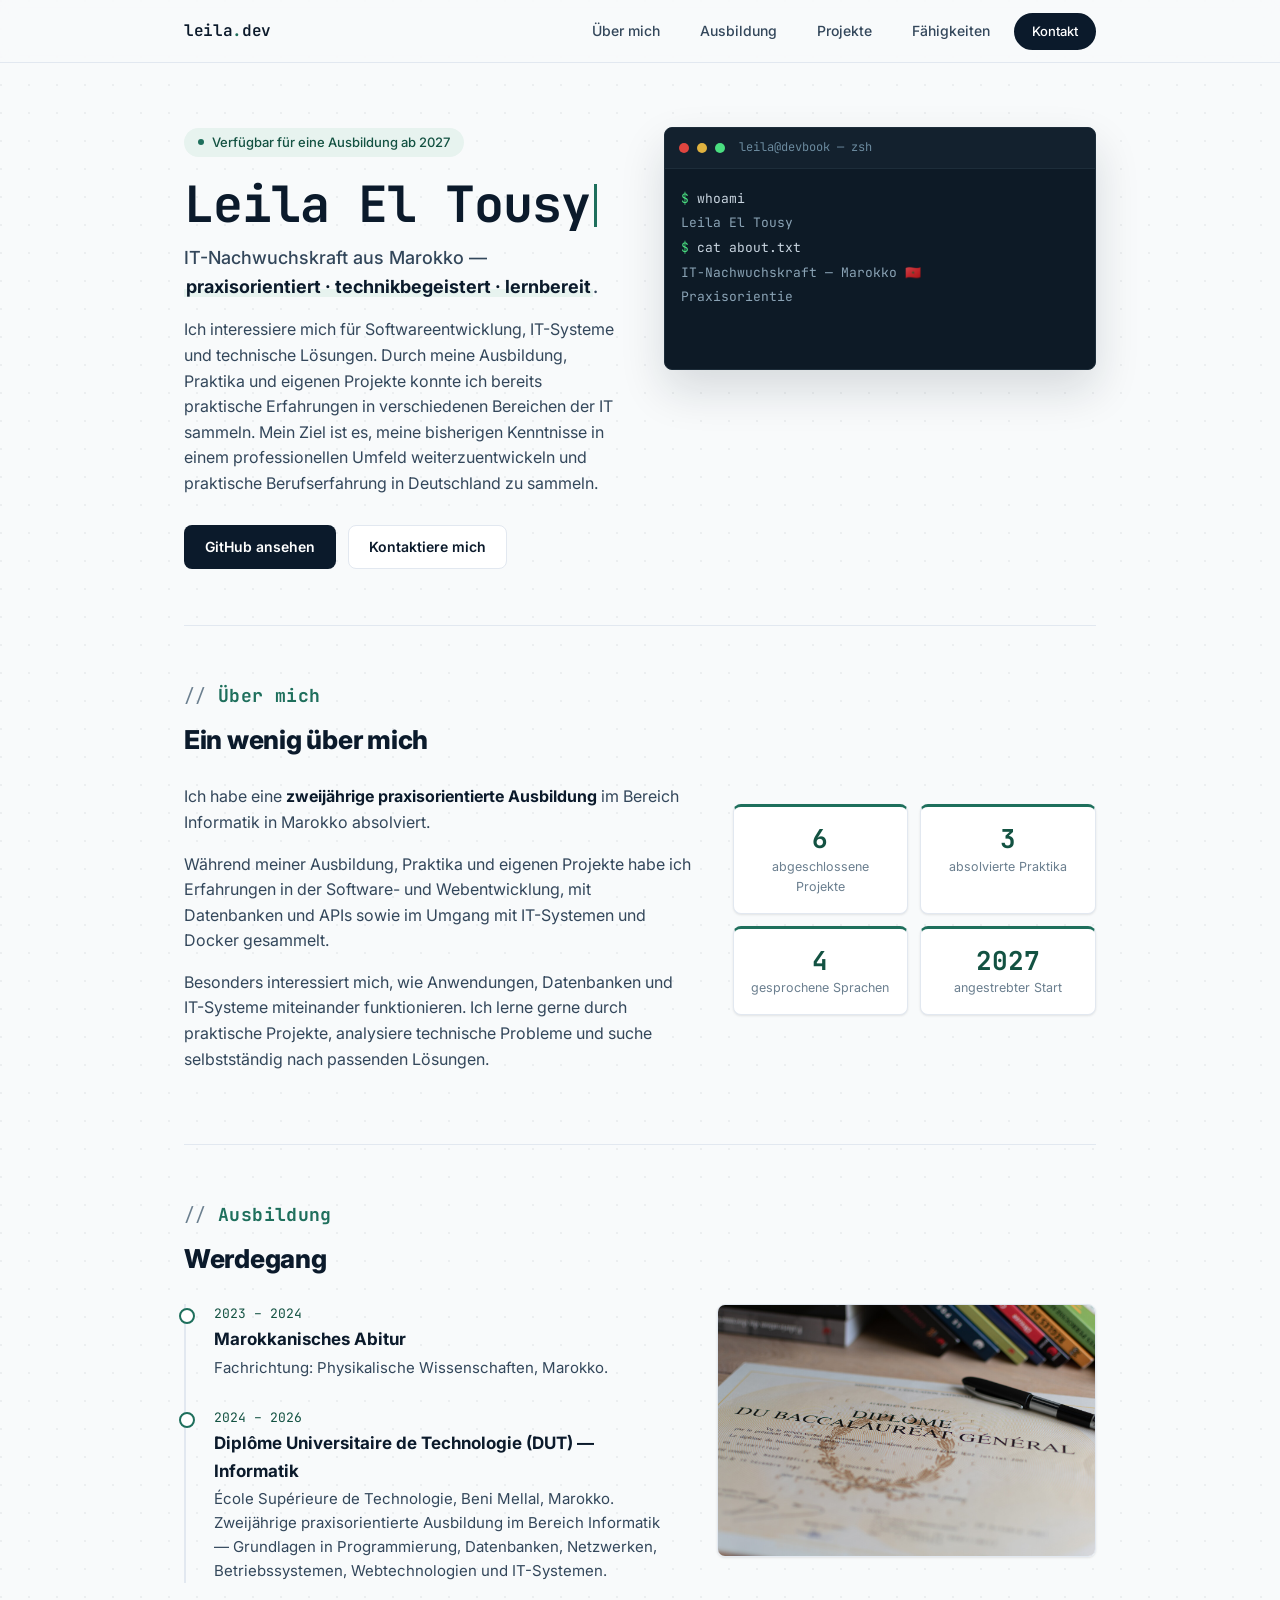
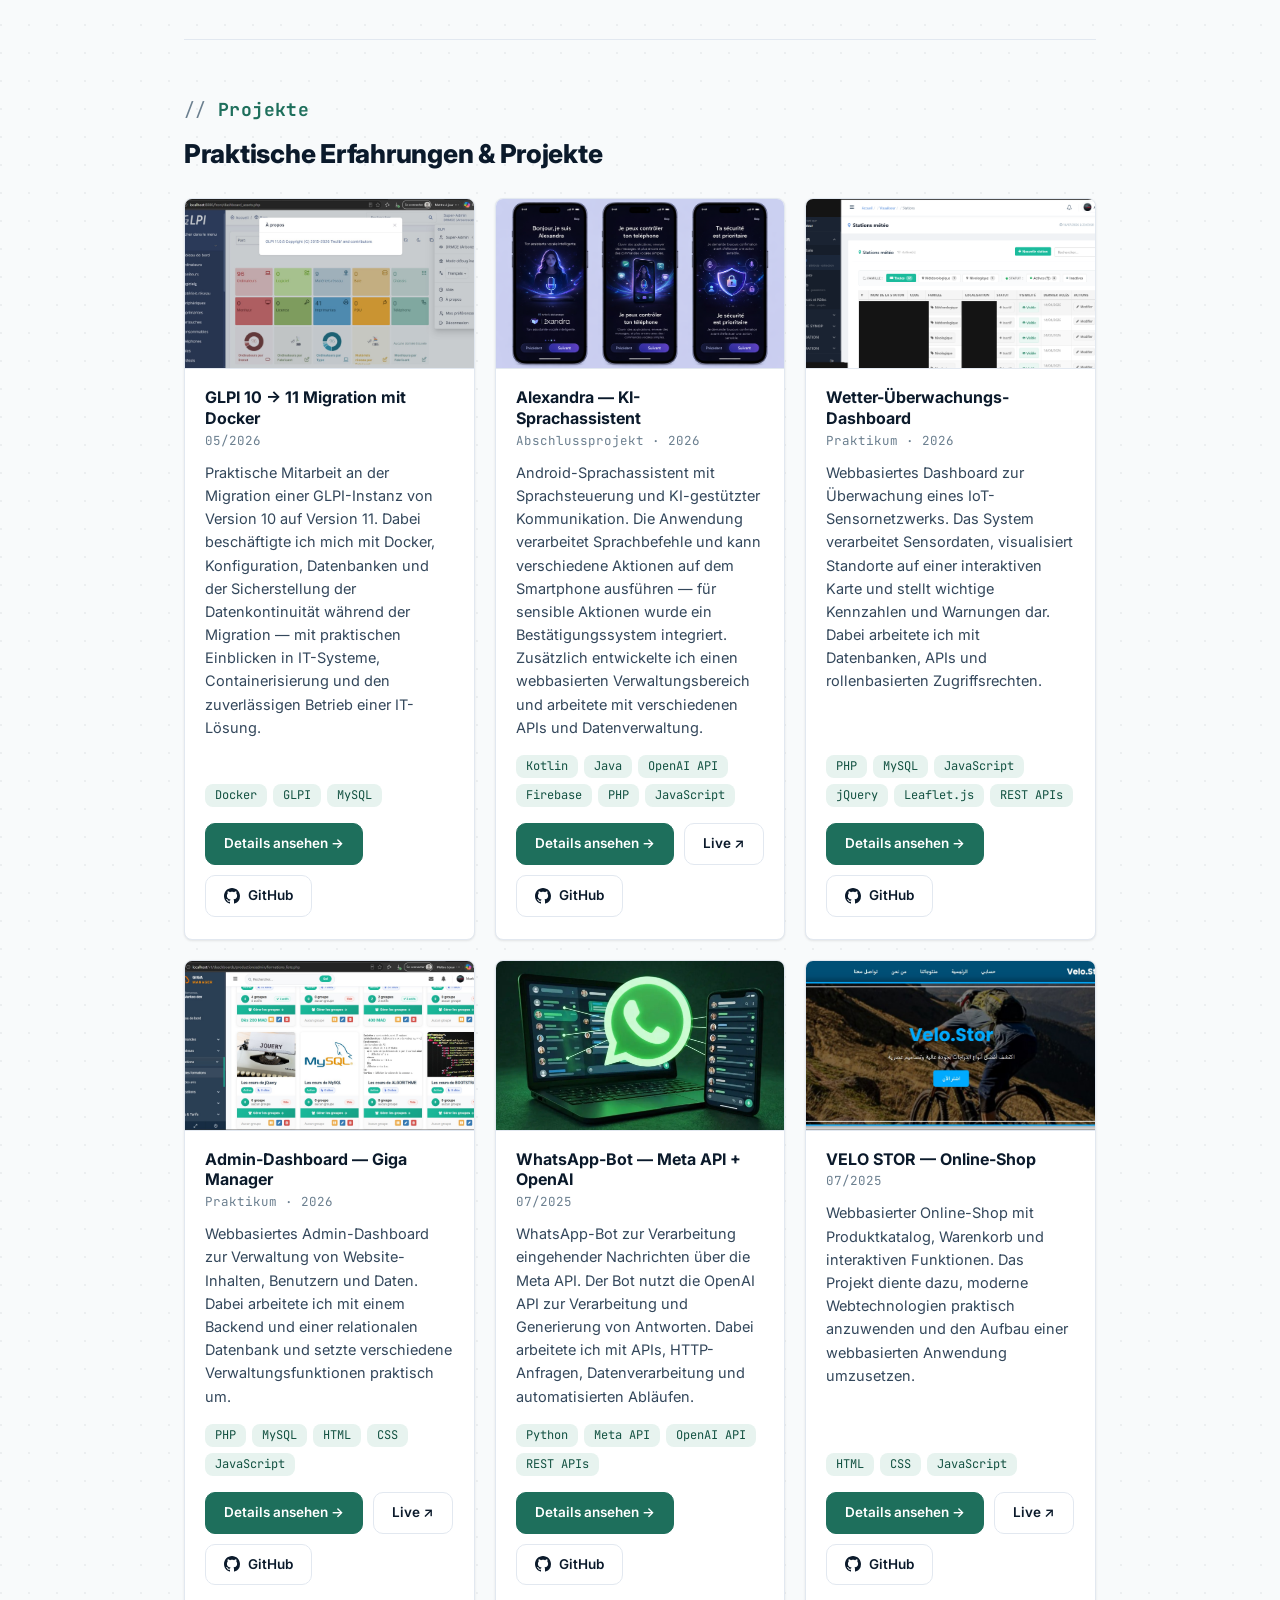
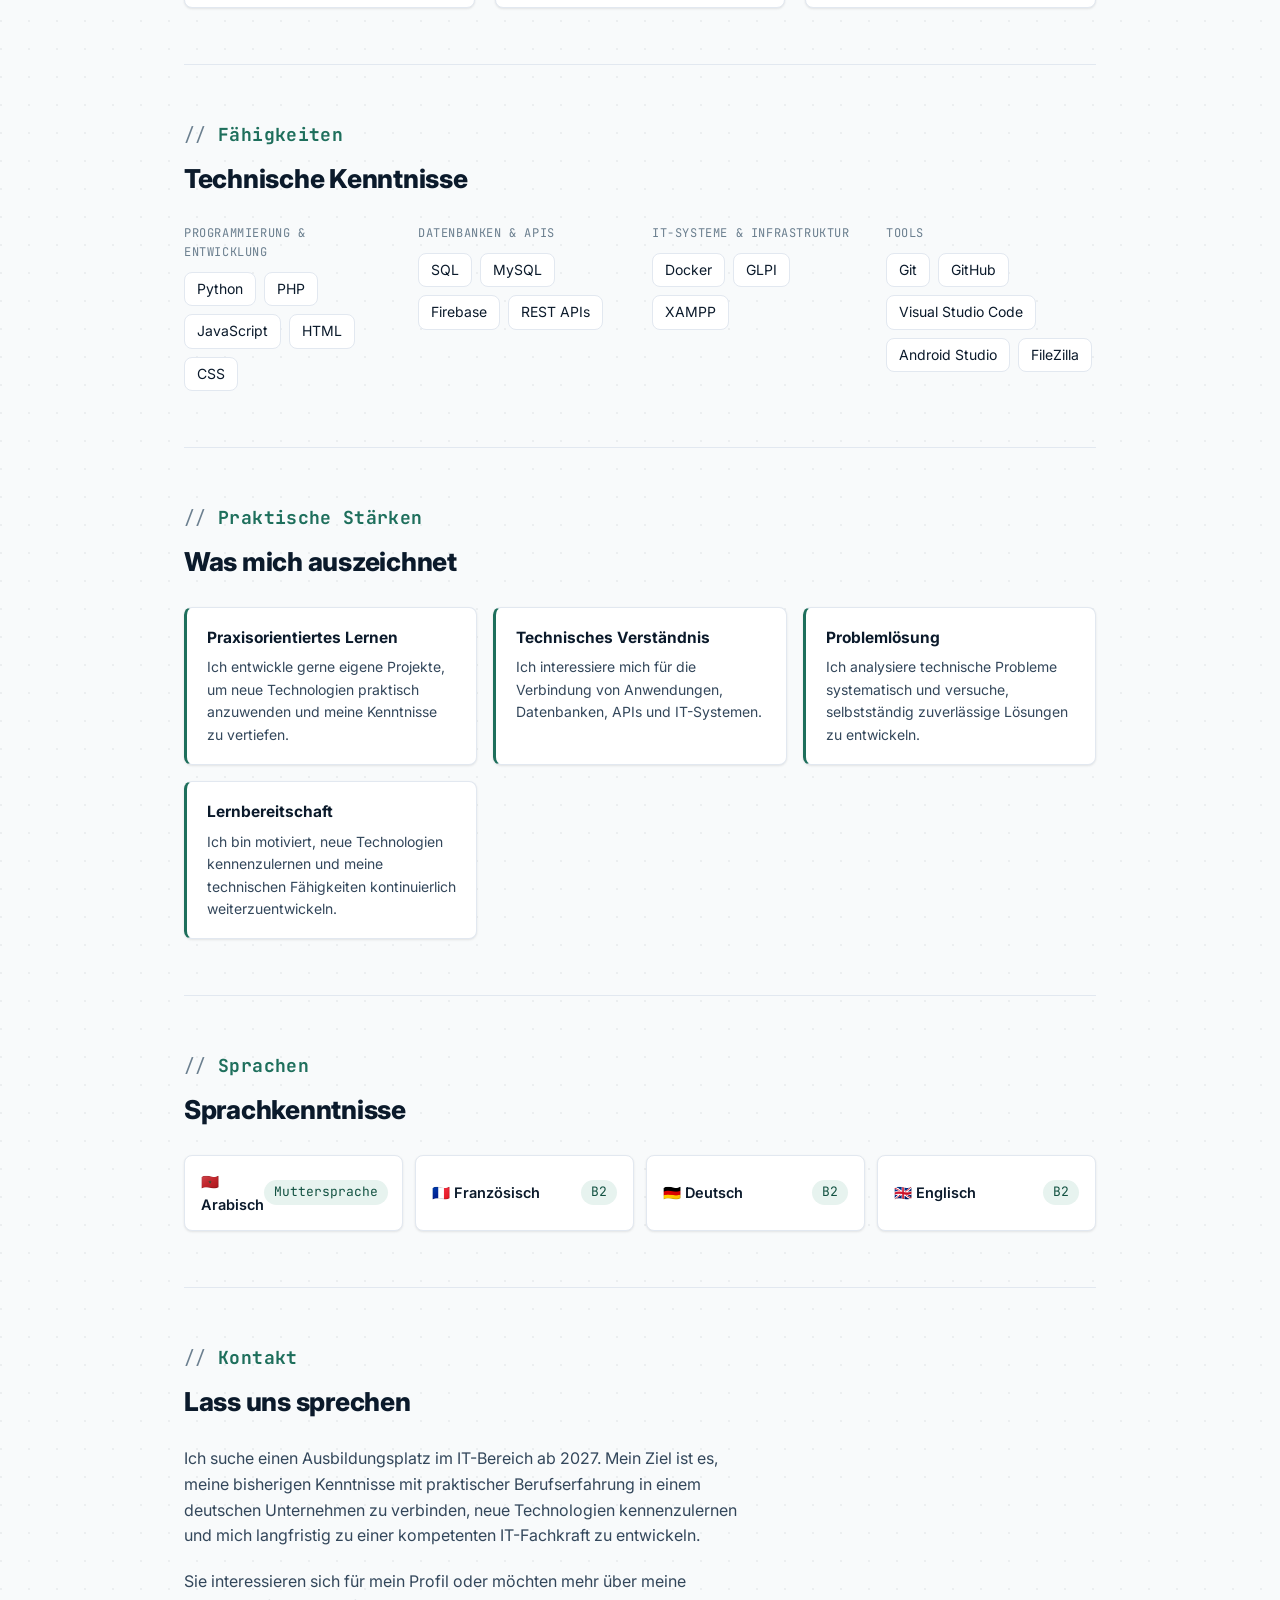
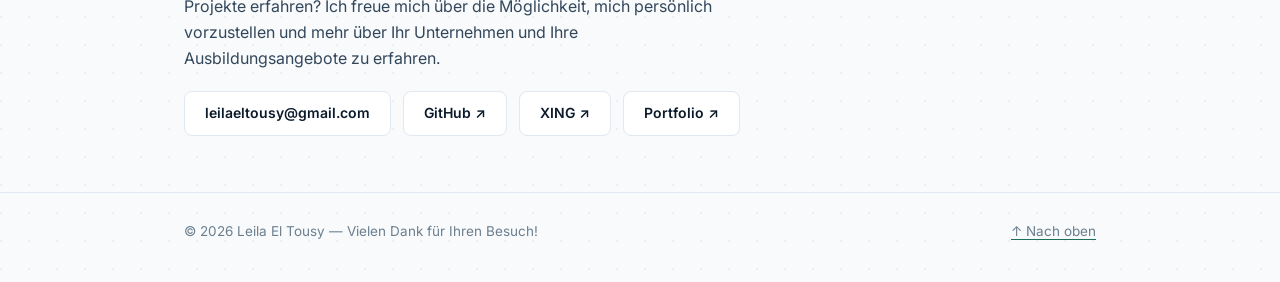
==== commit 2de43b4b: "Update index.html" ====
--- a/index.html
+++ b/index.html
@@ -10,7 +10,7 @@
     <link rel="preconnect" href="https://fonts.gstatic.com" crossorigin>
     <link href="https://fonts.googleapis.com/css2?family=Inter:opsz,wght@14..32,400;14..32,500;14..32,600;14..32,700;14..32,800&family=JetBrains+Mono:wght@400;500;600;700&display=swap" rel="stylesheet">
     <style>
-        /* ===== RESET & BASE ===== */
+        
         * {
             margin: 0;
             padding: 0;
@@ -847,6 +847,48 @@
                 opacity: 1;
                 transform: none;
             }
+        }
+    
+        .project-actions {
+            display: flex;
+            flex-wrap: wrap;
+            gap: 10px;
+            margin-top: 16px;
+        }
+        .project-btn {
+            display: inline-flex;
+            align-items: center;
+            gap: 8px;
+            font-size: 13.5px;
+            font-weight: 600;
+            padding: 9px 18px;
+            border-radius: 10px;
+            text-decoration: none;
+            border: 1px solid var(--line);
+            background: var(--surface);
+            color: var(--ink);
+            white-space: nowrap;
+            transition: background var(--transition), border-color var(--transition), color var(--transition), transform var(--transition);
+        }
+        .project-btn:hover {
+            color: var(--accent);
+            border-color: var(--accent);
+            transform: translateY(-1px);
+        }
+        .project-btn.detail {
+            background: var(--accent);
+            border-color: var(--accent);
+            color: #fff;
+        }
+        .project-btn.detail:hover {
+            background: var(--accent-ink);
+            border-color: var(--accent-ink);
+            color: #fff;
+        }
+        .project-btn svg {
+            width: 16px;
+            height: 16px;
+            fill: currentColor;
         }
     </style>
 </head>
@@ -929,7 +971,7 @@
                                 <div class="stat-label">abgeschlossene Projekte</div>
                             </div>
                             <div class="stat-box">
-                                <div class="stat-number">2</div>
+                                <div class="stat-number">3</div>
                                 <div class="stat-label">absolvierte Praktika</div>
                             </div>
                             <div class="stat-box">
@@ -988,8 +1030,9 @@
                             <div class="project-stack">
                                 <span class="chip">Docker</span><span class="chip">GLPI</span><span class="chip">MySQL</span>
                             </div>
-                            <div class="project-links">
-                                <a href="https://github.com/El-Tousy/glpi-10-to-11-docker-migration" target="_blank" rel="noopener" class="project-link">
+                            <div class="project-actions">
+                                <a class="project-btn detail" href="projects/glpi.html">Details ansehen →</a>
+                                <a class="project-btn" href="https://github.com/El-Tousy/glpi-10-to-11-docker-migration" target="_blank" rel="noopener">
                                     <svg viewBox="0 0 16 16" aria-hidden="true"><path d="M8 0C3.58 0 0 3.58 0 8c0 3.54 2.29 6.53 5.47 7.59.4.07.55-.17.55-.38 0-.19-.01-.82-.01-1.49-2.01.37-2.53-.49-2.69-.94-.09-.23-.48-.94-.82-1.13-.28-.15-.68-.52-.01-.53.63-.01 1.08.58 1.23.82.72 1.21 1.87.87 2.33.66.07-.52.28-.87.51-1.07-1.78-.2-3.64-.89-3.64-3.95 0-.87.31-1.59.82-2.15-.08-.2-.36-1.02.08-2.12 0 0 .67-.21 2.2.82.64-.18 1.32-.27 2-.27.68 0 1.36.09 2 .27 1.53-1.04 2.2-.82 2.2-.82.44 1.1.16 1.92.08 2.12.51.56.82 1.27.82 2.15 0 3.07-1.87 3.75-3.65 3.95.29.25.54.73.54 1.48 0 1.07-.01 1.93-.01 2.2 0 .21.15.46.55.38A8.013 8.013 0 0016 8c0-4.42-3.58-8-8-8z"/></svg>
                                     GitHub
                                 </a>
@@ -1010,8 +1053,10 @@
                             <div class="project-stack">
                                 <span class="chip">Kotlin</span><span class="chip">Java</span><span class="chip">OpenAI API</span><span class="chip">Firebase</span><span class="chip">PHP</span><span class="chip">JavaScript</span>
                             </div>
-                            <div class="project-links">
-                                <a href="https://github.com/El-Tousy/Alexandra-AI-Voice-Assistante" target="_blank" rel="noopener" class="project-link">
+                            <div class="project-actions">
+                                <a class="project-btn detail" href="projects/alexandra.html">Details ansehen →</a>
+                                <a class="project-btn" href="https://github.com/El-Tousy/alexandra-voice-assistant/tree/main/Video%20Demo" target="_blank" rel="noopener">Live ↗</a>
+                                <a class="project-btn" href="https://github.com/El-Tousy/Alexandra-AI-Voice-Assistante" target="_blank" rel="noopener">
                                     <svg viewBox="0 0 16 16" aria-hidden="true"><path d="M8 0C3.58 0 0 3.58 0 8c0 3.54 2.29 6.53 5.47 7.59.4.07.55-.17.55-.38 0-.19-.01-.82-.01-1.49-2.01.37-2.53-.49-2.69-.94-.09-.23-.48-.94-.82-1.13-.28-.15-.68-.52-.01-.53.63-.01 1.08.58 1.23.82.72 1.21 1.87.87 2.33.66.07-.52.28-.87.51-1.07-1.78-.2-3.64-.89-3.64-3.95 0-.87.31-1.59.82-2.15-.08-.2-.36-1.02.08-2.12 0 0 .67-.21 2.2.82.64-.18 1.32-.27 2-.27.68 0 1.36.09 2 .27 1.53-1.04 2.2-.82 2.2-.82.44 1.1.16 1.92.08 2.12.51.56.82 1.27.82 2.15 0 3.07-1.87 3.75-3.65 3.95.29.25.54.73.54 1.48 0 1.07-.01 1.93-.01 2.2 0 .21.15.46.55.38A8.013 8.013 0 0016 8c0-4.42-3.58-8-8-8z"/></svg>
                                     GitHub
                                 </a>
@@ -1033,8 +1078,9 @@
                             <div class="project-stack">
                                 <span class="chip">PHP</span><span class="chip">MySQL</span><span class="chip">JavaScript</span><span class="chip">jQuery</span><span class="chip">Leaflet.js</span><span class="chip">REST APIs</span>
                             </div>
-                            <div class="project-links">
-                                <a href="https://github.com/El-Tousy/Weather-supervision-dashboard-showcase" target="_blank" rel="noopener" class="project-link">
+                            <div class="project-actions">
+                                <a class="project-btn detail" href="projects/weather.html">Details ansehen →</a>
+                                <a class="project-btn" href="https://github.com/El-Tousy/Weather-supervision-dashboard-showcase" target="_blank" rel="noopener">
                                     <svg viewBox="0 0 16 16" aria-hidden="true"><path d="M8 0C3.58 0 0 3.58 0 8c0 3.54 2.29 6.53 5.47 7.59.4.07.55-.17.55-.38 0-.19-.01-.82-.01-1.49-2.01.37-2.53-.49-2.69-.94-.09-.23-.48-.94-.82-1.13-.28-.15-.68-.52-.01-.53.63-.01 1.08.58 1.23.82.72 1.21 1.87.87 2.33.66.07-.52.28-.87.51-1.07-1.78-.2-3.64-.89-3.64-3.95 0-.87.31-1.59.82-2.15-.08-.2-.36-1.02.08-2.12 0 0 .67-.21 2.2.82.64-.18 1.32-.27 2-.27.68 0 1.36.09 2 .27 1.53-1.04 2.2-.82 2.2-.82.44 1.1.16 1.92.08 2.12.51.56.82 1.27.82 2.15 0 3.07-1.87 3.75-3.65 3.95.29.25.54.73.54 1.48 0 1.07-.01 1.93-.01 2.2 0 .21.15.46.55.38A8.013 8.013 0 0016 8c0-4.42-3.58-8-8-8z"/></svg>
                                     GitHub
                                 </a>
@@ -1042,7 +1088,6 @@
                         </div>
                     </article>
 
-                    <!-- PROJET 3 -->
                     <article class="project-card">
                         <div class="project-image">
                             <img src="images/giga-manager.png" alt="Giga Manager Admin-Dashboard">
@@ -1056,8 +1101,10 @@
                             <div class="project-stack">
                                 <span class="chip">PHP</span><span class="chip">MySQL</span><span class="chip">HTML</span><span class="chip">CSS</span><span class="chip">JavaScript</span>
                             </div>
-                            <div class="project-links">
-                                <a href="https://github.com/El-Tousy/Admin-dashboard-project-internship-Giga-Manager-overview-screenshots-only" target="_blank" rel="noopener" class="project-link">
+                            <div class="project-actions">
+                                <a class="project-btn detail" href="projects/giga-manager.html">Details ansehen →</a>
+                                <a class="project-btn" href="https://www.gigamanager.com/v1/" target="_blank" rel="noopener">Live ↗</a>
+                                <a class="project-btn" href="https://github.com/El-Tousy/Admin-dashboard-project-internship-Giga-Manager-overview-screenshots-only" target="_blank" rel="noopener">
                                     <svg viewBox="0 0 16 16" aria-hidden="true"><path d="M8 0C3.58 0 0 3.58 0 8c0 3.54 2.29 6.53 5.47 7.59.4.07.55-.17.55-.38 0-.19-.01-.82-.01-1.49-2.01.37-2.53-.49-2.69-.94-.09-.23-.48-.94-.82-1.13-.28-.15-.68-.52-.01-.53.63-.01 1.08.58 1.23.82.72 1.21 1.87.87 2.33.66.07-.52.28-.87.51-1.07-1.78-.2-3.64-.89-3.64-3.95 0-.87.31-1.59.82-2.15-.08-.2-.36-1.02.08-2.12 0 0 .67-.21 2.2.82.64-.18 1.32-.27 2-.27.68 0 1.36.09 2 .27 1.53-1.04 2.2-.82 2.2-.82.44 1.1.16 1.92.08 2.12.51.56.82 1.27.82 2.15 0 3.07-1.87 3.75-3.65 3.95.29.25.54.73.54 1.48 0 1.07-.01 1.93-.01 2.2 0 .21.15.46.55.38A8.013 8.013 0 0016 8c0-4.42-3.58-8-8-8z"/></svg>
                                     GitHub
                                 </a>
@@ -1066,7 +1113,6 @@
                     </article>
 
 
-                    <!-- PROJET 5 -->
                     <article class="project-card">
                         <div class="project-image">
                             <img src="images/whatsapp-bot.png" alt="Schema der Funktionsweise des WhatsApp-Bots">
@@ -1080,8 +1126,9 @@
                             <div class="project-stack">
                                 <span class="chip">Python</span><span class="chip">Meta API</span><span class="chip">OpenAI API</span><span class="chip">REST APIs</span>
                             </div>
-                            <div class="project-links">
-                                <a href="https://github.com/El-Tousy/Meta-API-python-whatsapp-bot" target="_blank" rel="noopener" class="project-link">
+                            <div class="project-actions">
+                                <a class="project-btn detail" href="projects/whatsapp-bot.html">Details ansehen →</a>
+                                <a class="project-btn" href="https://github.com/El-Tousy/Meta-API-python-whatsapp-bot" target="_blank" rel="noopener">
                                     <svg viewBox="0 0 16 16" aria-hidden="true"><path d="M8 0C3.58 0 0 3.58 0 8c0 3.54 2.29 6.53 5.47 7.59.4.07.55-.17.55-.38 0-.19-.01-.82-.01-1.49-2.01.37-2.53-.49-2.69-.94-.09-.23-.48-.94-.82-1.13-.28-.15-.68-.52-.01-.53.63-.01 1.08.58 1.23.82.72 1.21 1.87.87 2.33.66.07-.52.28-.87.51-1.07-1.78-.2-3.64-.89-3.64-3.95 0-.87.31-1.59.82-2.15-.08-.2-.36-1.02.08-2.12 0 0 .67-.21 2.2.82.64-.18 1.32-.27 2-.27.68 0 1.36.09 2 .27 1.53-1.04 2.2-.82 2.2-.82.44 1.1.16 1.92.08 2.12.51.56.82 1.27.82 2.15 0 3.07-1.87 3.75-3.65 3.95.29.25.54.73.54 1.48 0 1.07-.01 1.93-.01 2.2 0 .21.15.46.55.38A8.013 8.013 0 0016 8c0-4.42-3.58-8-8-8z"/></svg>
                                     GitHub
                                 </a>
@@ -1089,7 +1136,6 @@
                         </div>
                     </article>
 
-                    <!-- PROJET 6 -->
                     <article class="project-card">
                         <div class="project-image">
                             <img src="images/velo-stor.png" alt="Vorschau des Online-Shops Velo Stor">
@@ -1103,8 +1149,10 @@
                             <div class="project-stack">
                                 <span class="chip">HTML</span><span class="chip">CSS</span><span class="chip">JavaScript</span>
                             </div>
-                            <div class="project-links">
-                                <a href="https://github.com/El-Tousy/VELO-STOR-Online-Store" target="_blank" rel="noopener" class="project-link">
+                            <div class="project-actions">
+                                <a class="project-btn detail" href="projects/velo-stor.html">Details ansehen →</a>
+                                <a class="project-btn" href="https://velo-stor.netlify.app/" target="_blank" rel="noopener">Live ↗</a>
+                                <a class="project-btn" href="https://github.com/El-Tousy/VELO-STOR-Online-Store" target="_blank" rel="noopener">
                                     <svg viewBox="0 0 16 16" aria-hidden="true"><path d="M8 0C3.58 0 0 3.58 0 8c0 3.54 2.29 6.53 5.47 7.59.4.07.55-.17.55-.38 0-.19-.01-.82-.01-1.49-2.01.37-2.53-.49-2.69-.94-.09-.23-.48-.94-.82-1.13-.28-.15-.68-.52-.01-.53.63-.01 1.08.58 1.23.82.72 1.21 1.87.87 2.33.66.07-.52.28-.87.51-1.07-1.78-.2-3.64-.89-3.64-3.95 0-.87.31-1.59.82-2.15-.08-.2-.36-1.02.08-2.12 0 0 .67-.21 2.2.82.64-.18 1.32-.27 2-.27.68 0 1.36.09 2 .27 1.53-1.04 2.2-.82 2.2-.82.44 1.1.16 1.92.08 2.12.51.56.82 1.27.82 2.15 0 3.07-1.87 3.75-3.65 3.95.29.25.54.73.54 1.48 0 1.07-.01 1.93-.01 2.2 0 .21.15.46.55.38A8.013 8.013 0 0016 8c0-4.42-3.58-8-8-8z"/></svg>
                                     GitHub
                                 </a>
@@ -1115,7 +1163,6 @@
                 </div>
             </section>
 
-            <!-- ===== SKILLS ===== -->
             <section id="skills" class="reveal">
                 <p class="section-tag">Fähigkeiten</p>
                 <h2 class="section-title">Technische Kenntnisse</h2>
@@ -1161,7 +1208,6 @@
 
             </section>
 
-            <!-- ===== STRENGTHS ===== -->
             <section id="strengths" class="reveal">
                 <p class="section-tag">Praktische Stärken</p>
                 <h2 class="section-title">Was mich auszeichnet</h2>
@@ -1185,7 +1231,6 @@
                 </div>
             </section>
 
-            <!-- ===== LANGUAGES ===== -->
             <section id="languages" class="reveal">
                 <p class="section-tag">Sprachen</p>
                 <h2 class="section-title">Sprachkenntnisse</h2>
@@ -1209,7 +1254,6 @@
                 </div>
             </section>
 
-            <!-- ===== CONTACT ===== -->
             <section id="contact" class="reveal">
                 <p class="section-tag">Kontakt</p>
                 <h2 class="section-title">Lass uns sprechen</h2>
@@ -1230,7 +1274,7 @@
         </div>
     </main>
 
-    <!-- ===== FOOTER ===== -->
+
     <footer>
         <div class="wrap footer-inner">
             <span>© 2026 Leila El Tousy — Vielen Dank für Ihren Besuch!</span>
@@ -1240,7 +1284,7 @@
 
     <script>
         (function() {
-            // === Terminal animation ===
+
             const lines = [
                 { ps: true, text: "whoami" },
                 { out: true, text: "Leila El Tousy" },
@@ -1302,7 +1346,6 @@
                 }
             }
 
-            // === Navigation active link ===
             const navLinks = document.querySelectorAll('.navlinks a');
             const sections = document.querySelectorAll('section[id]');
 
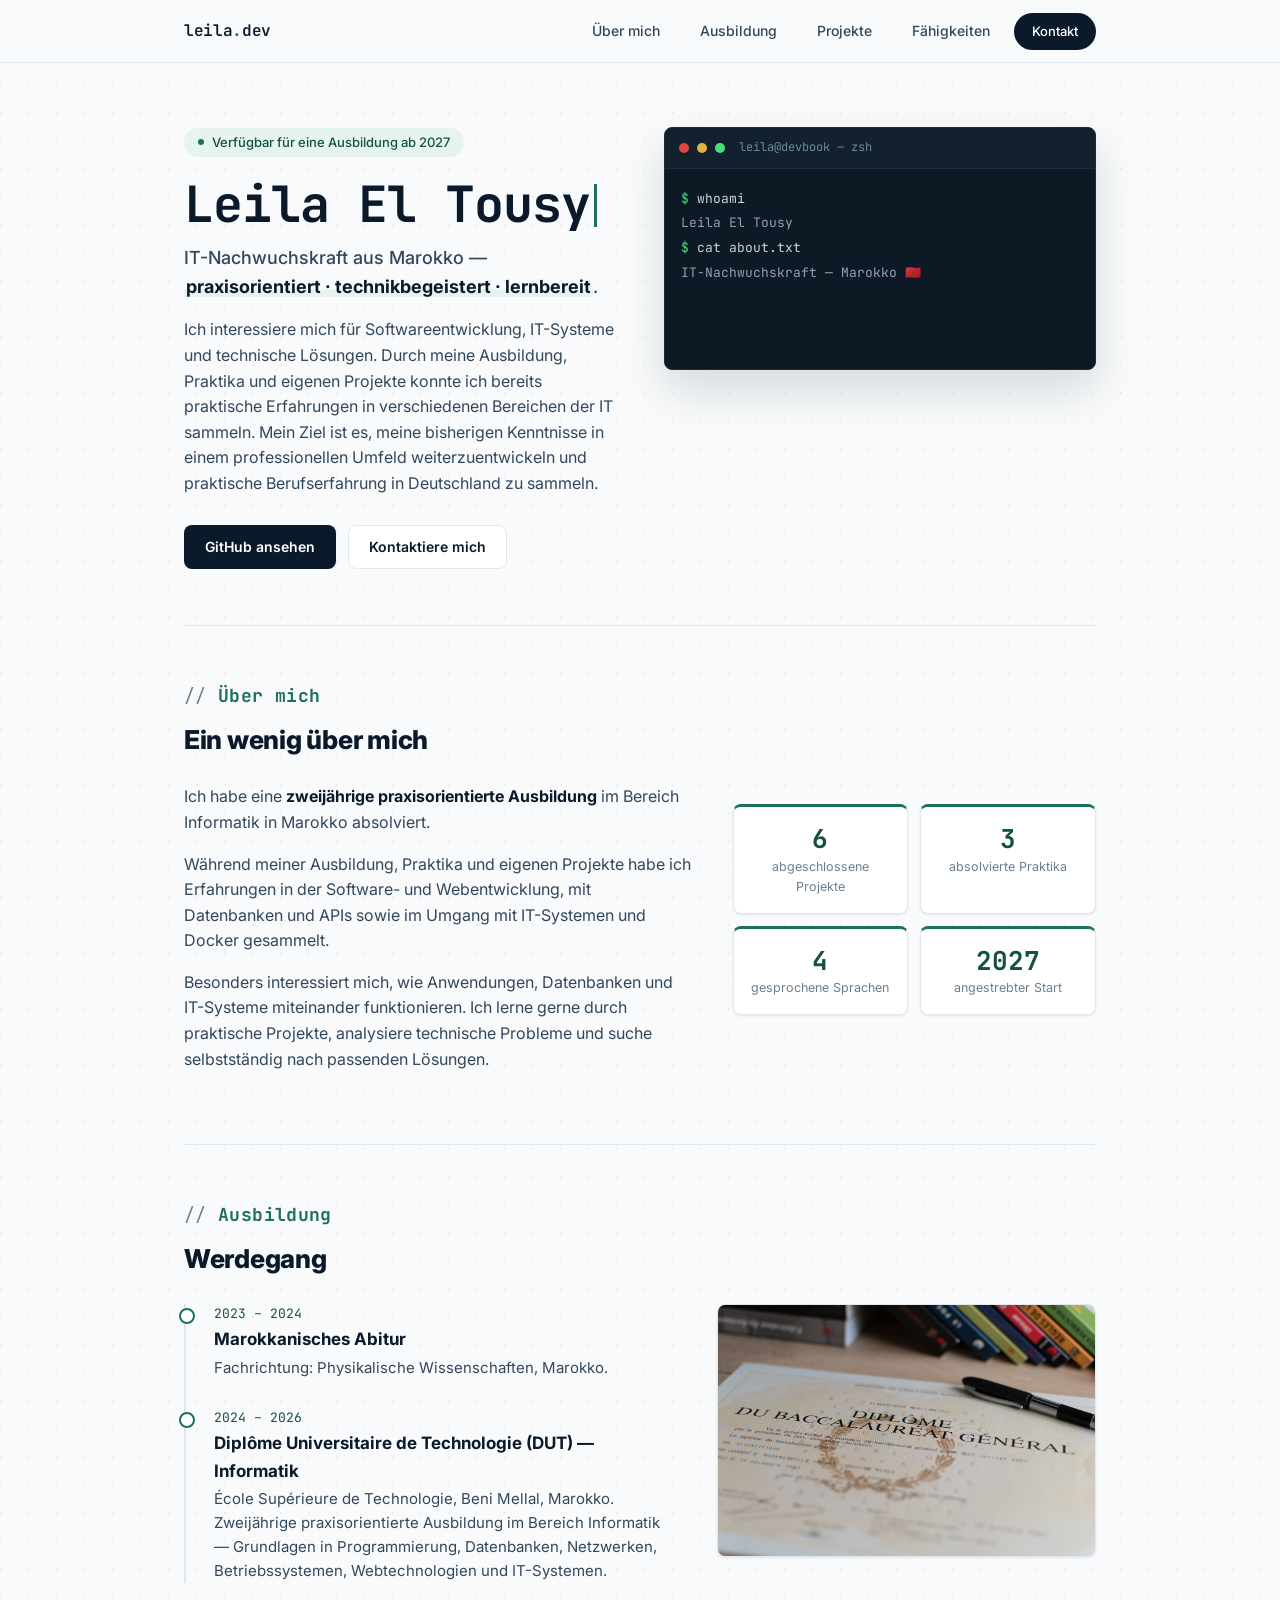
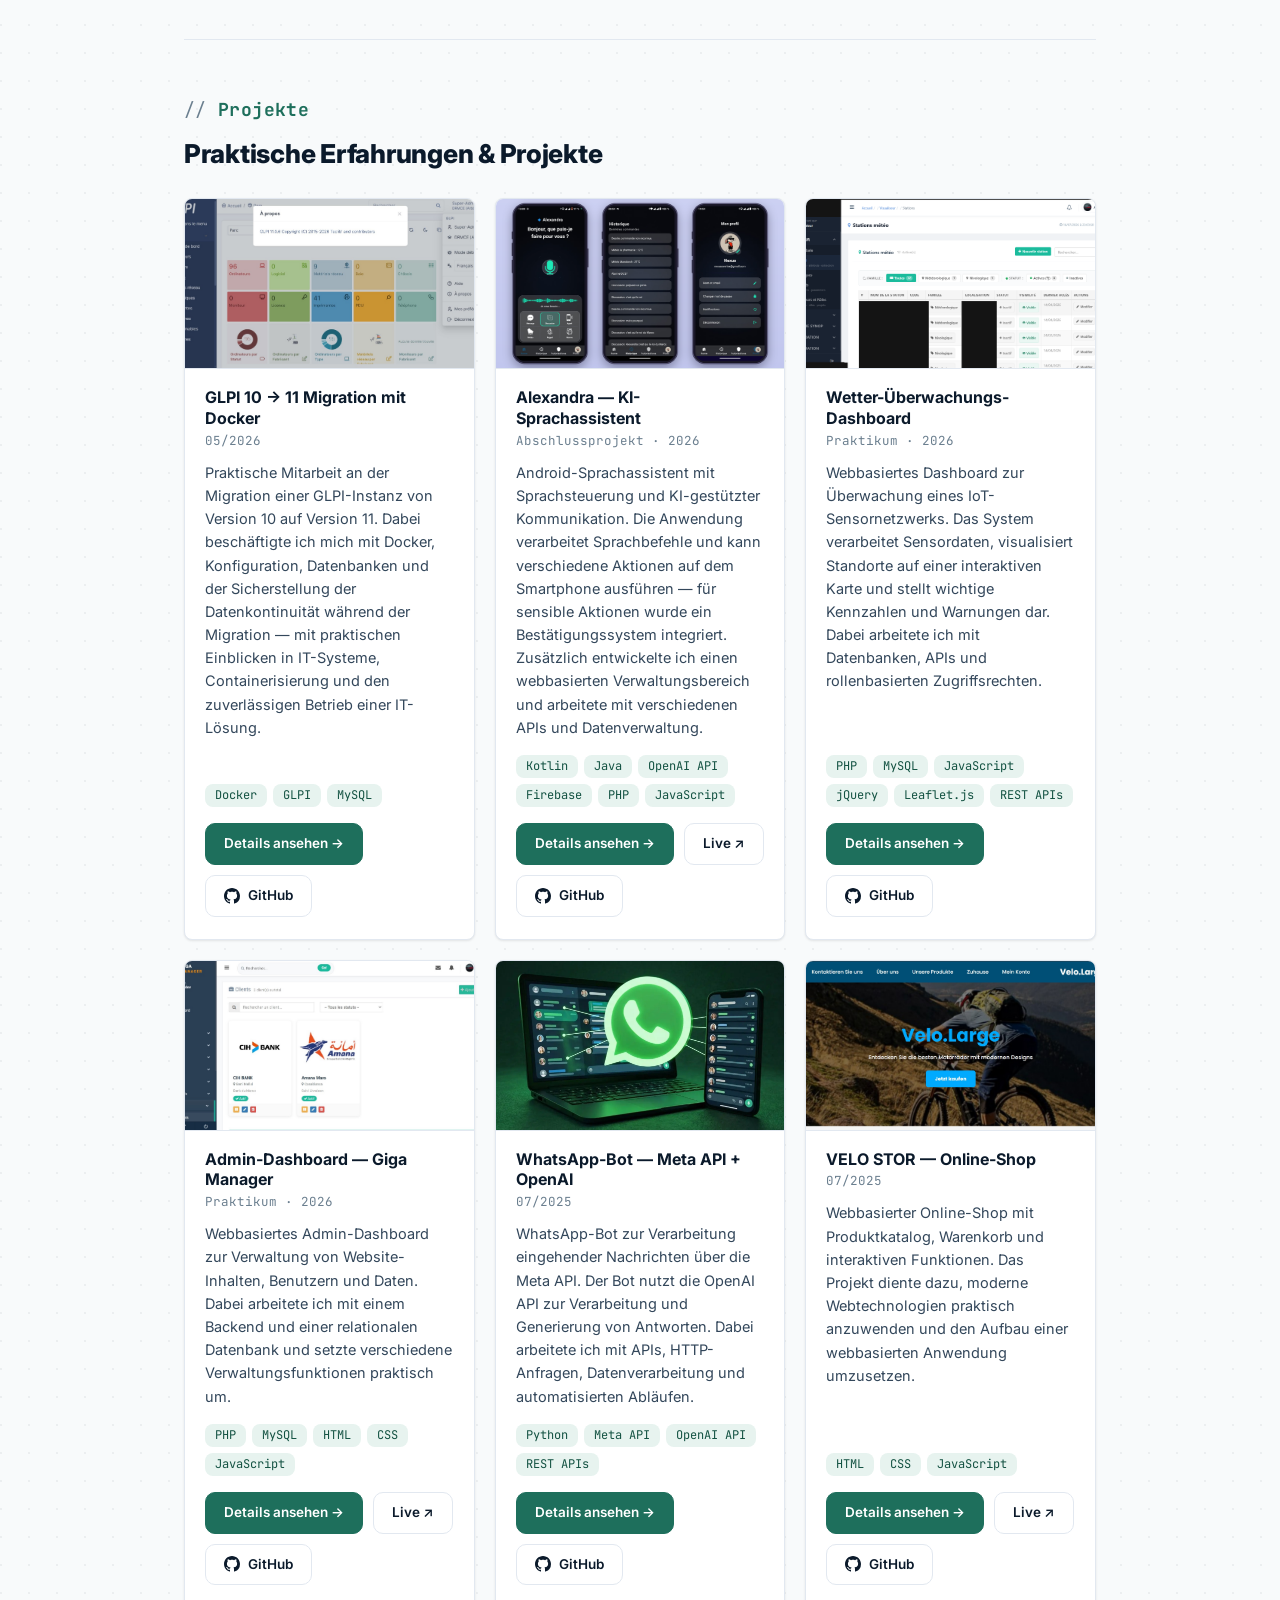
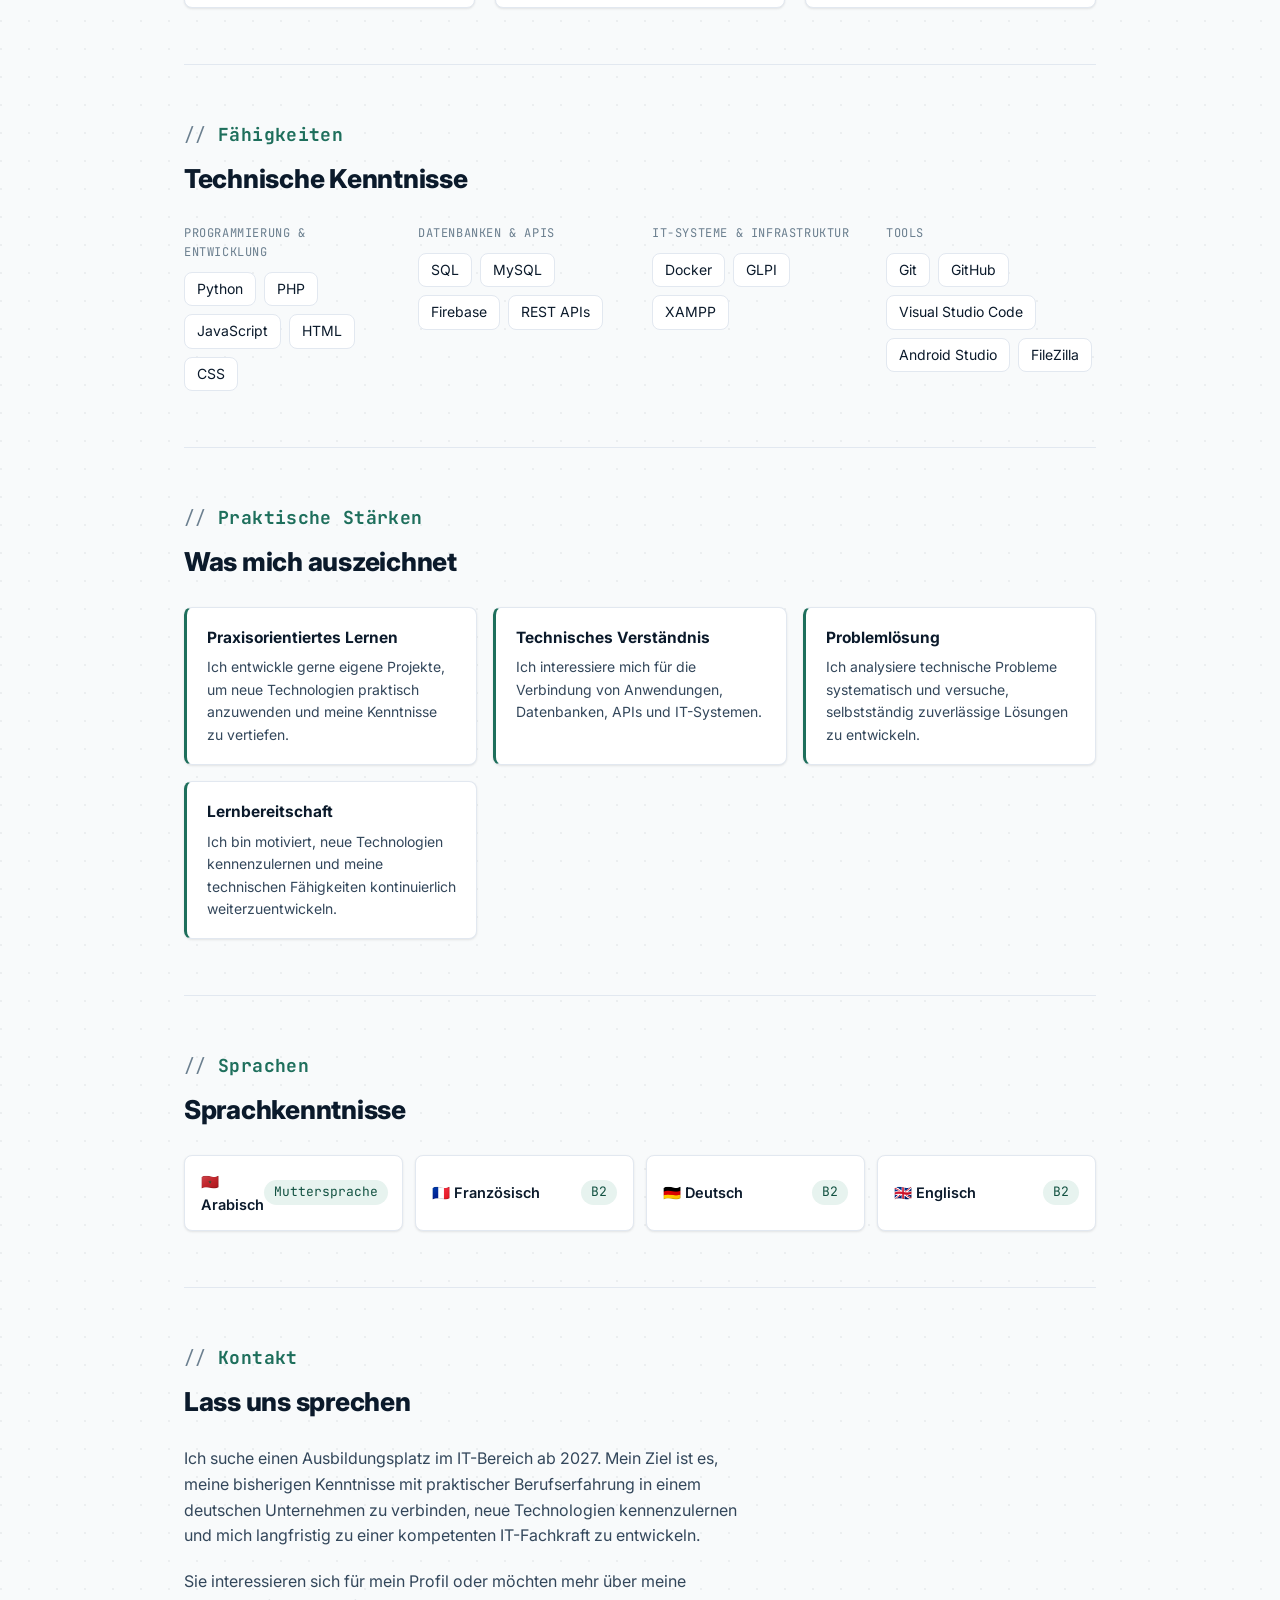
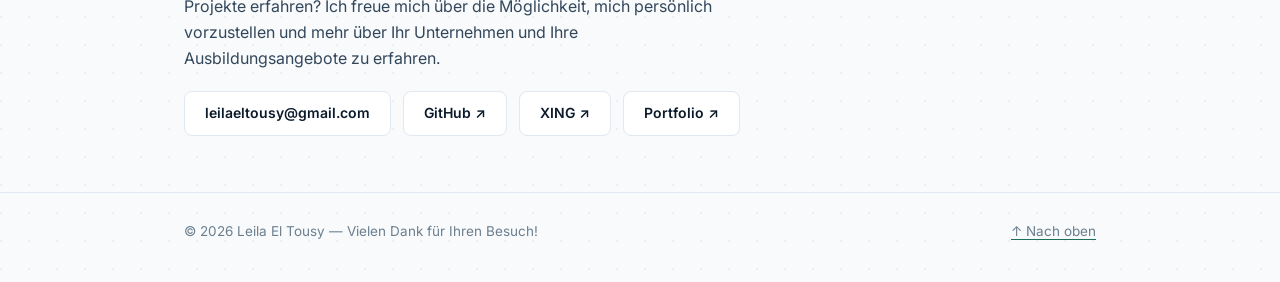
==== commit dfb8a970: "Update index.html" ====
--- a/index.html
+++ b/index.html
@@ -1138,7 +1138,7 @@
 
                     <article class="project-card">
                         <div class="project-image">
-                            <img src="images/velo-stor.png" alt="Vorschau des Online-Shops Velo Stor">
+                            <img src="images/2.jpg" alt="Vorschau des Online-Shops Velo Stor">
                         </div>
                         <div class="project-content">
                             <div class="project-head">
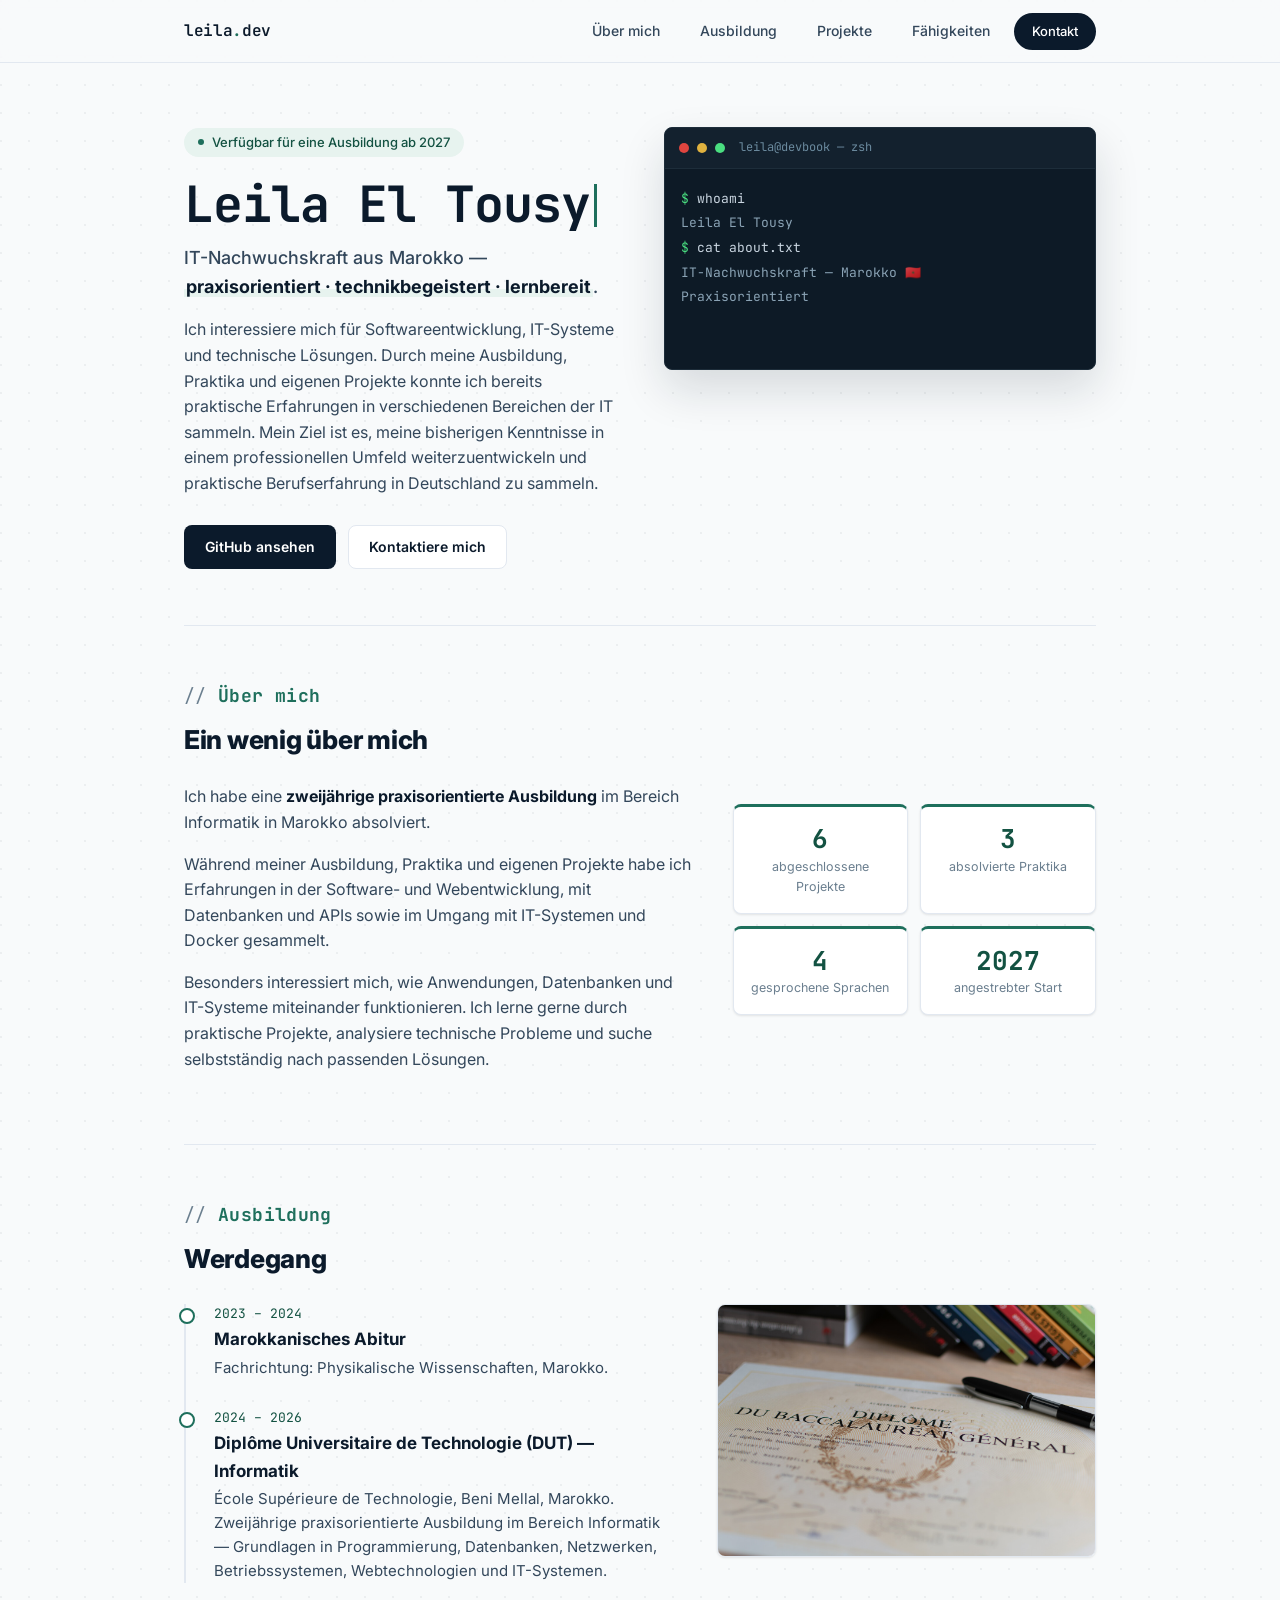
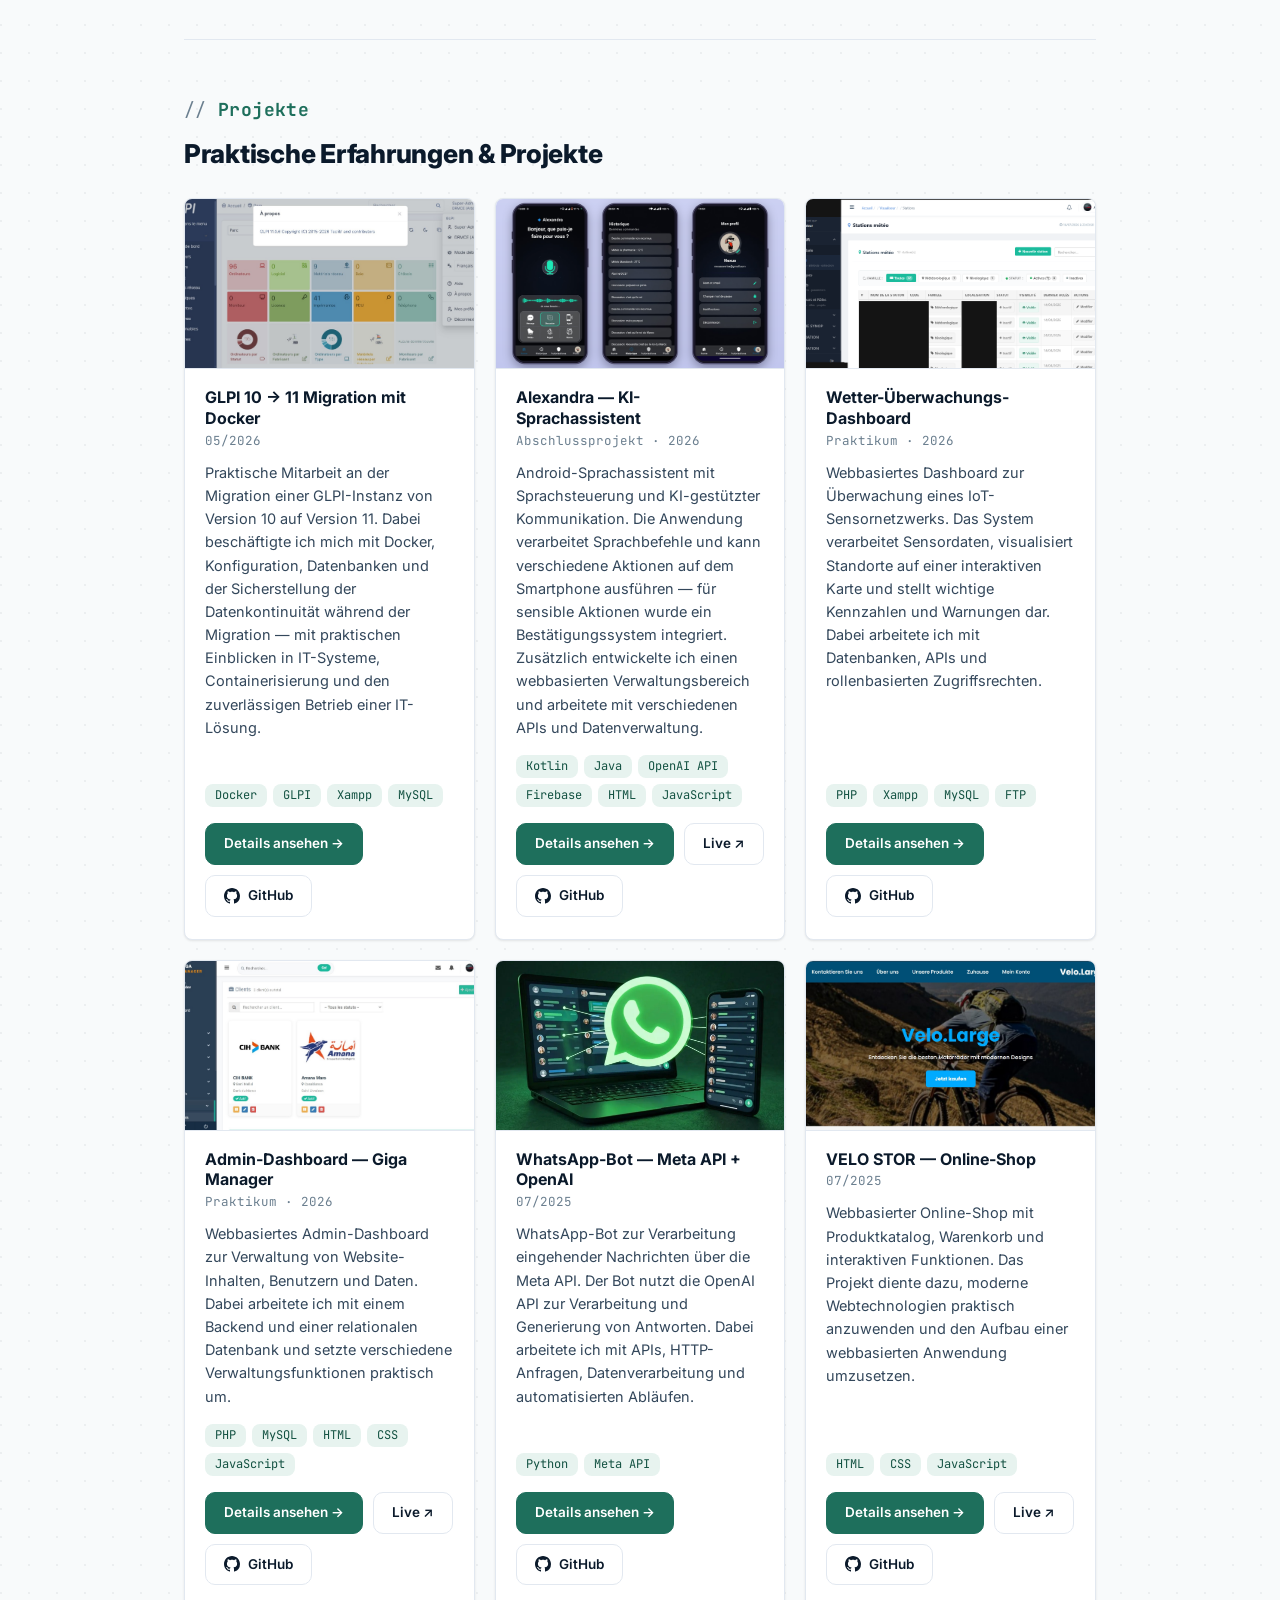
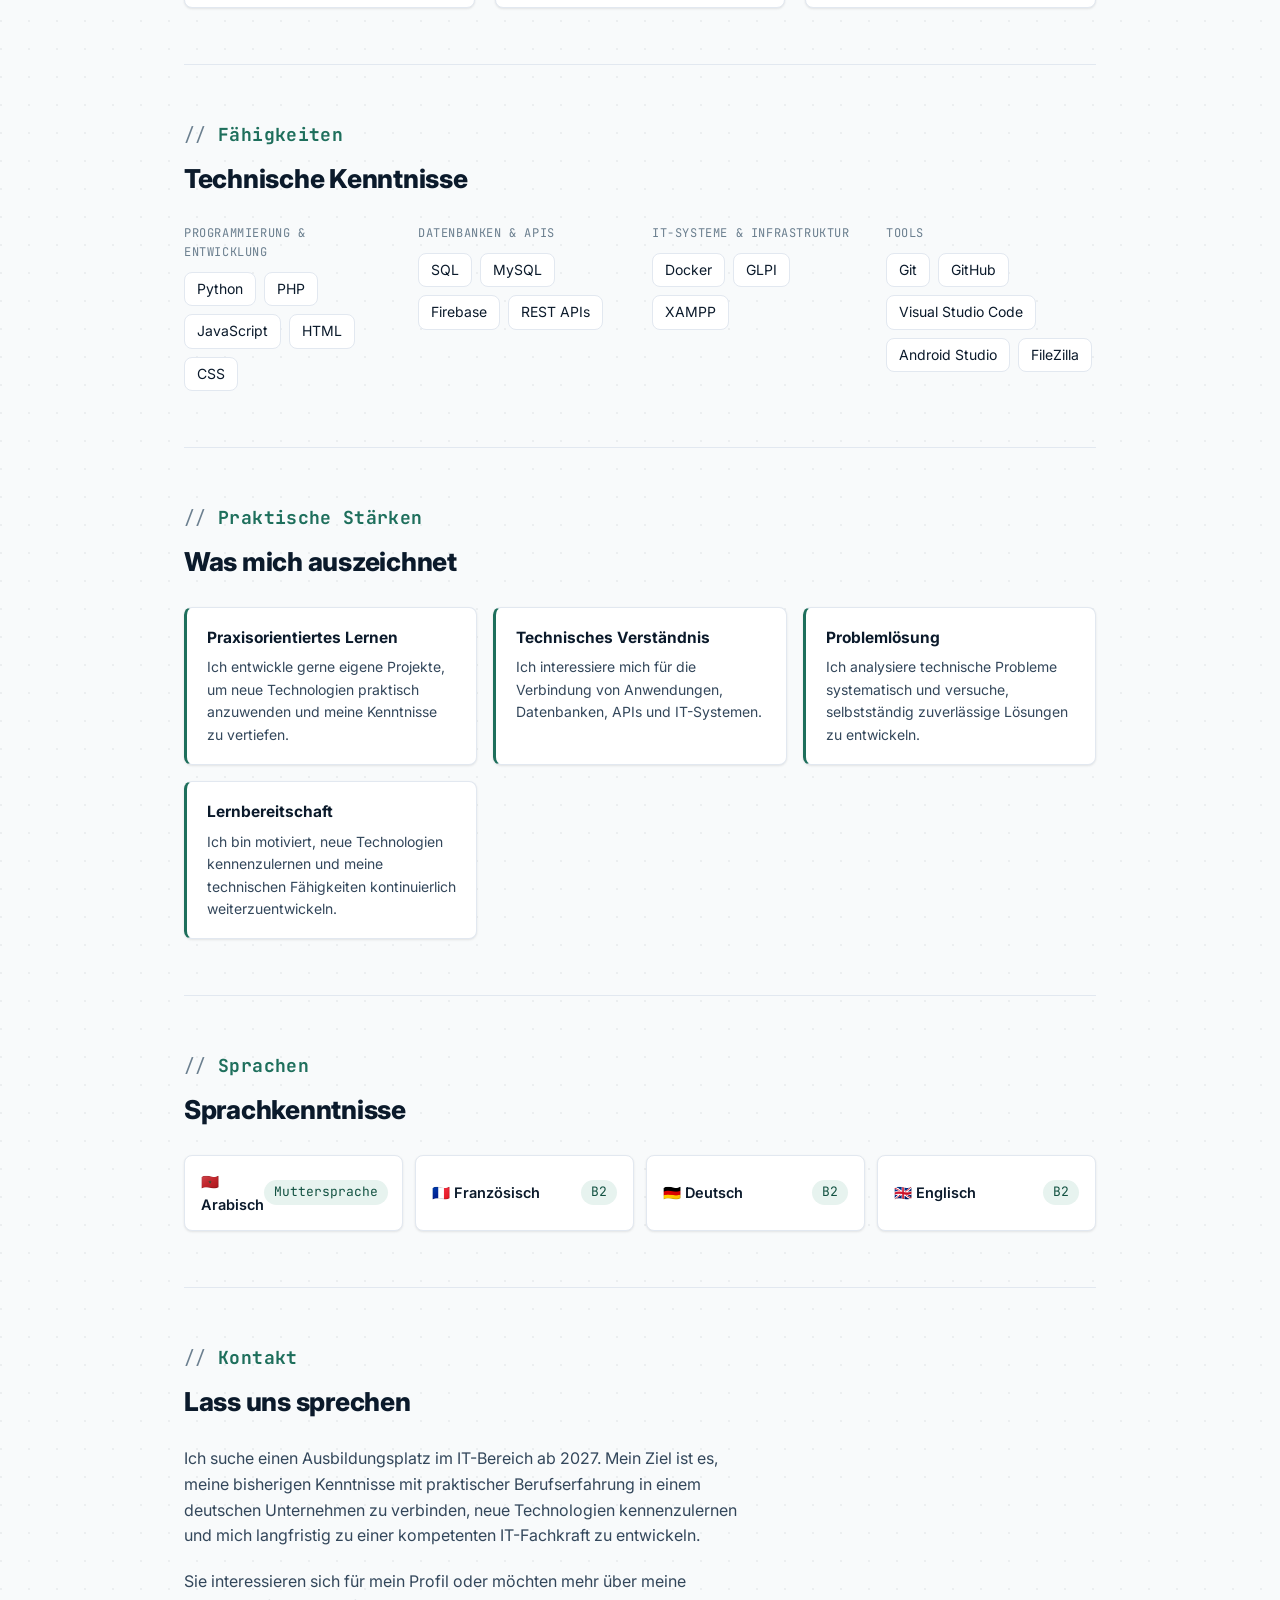
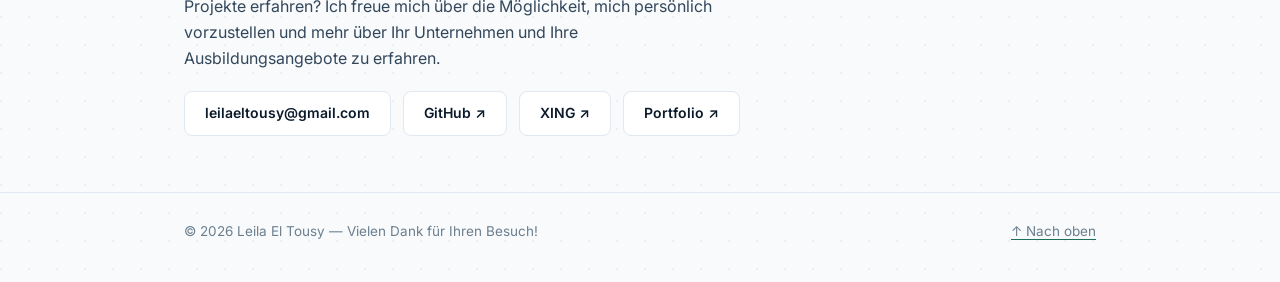
==== commit a3e5cdcf: "Update index.html" ====
--- a/index.html
+++ b/index.html
@@ -1028,7 +1028,7 @@
                             </div>
                             <p class="project-desc">Praktische Mitarbeit an der Migration einer GLPI-Instanz von Version 10 auf Version 11. Dabei beschäftigte ich mich mit Docker, Konfiguration, Datenbanken und der Sicherstellung der Datenkontinuität während der Migration — mit praktischen Einblicken in IT-Systeme, Containerisierung und den zuverlässigen Betrieb einer IT-Lösung.</p>
                             <div class="project-stack">
-                                <span class="chip">Docker</span><span class="chip">GLPI</span><span class="chip">MySQL</span>
+                                <span class="chip">Docker</span><span class="chip">GLPI</span><span class="chip">Xampp</span><span class="chip">MySQL</span>
                             </div>
                             <div class="project-actions">
                                 <a class="project-btn detail" href="projects/glpi.html">Details ansehen →</a>
@@ -1051,7 +1051,7 @@
                             </div>
                             <p class="project-desc">Android-Sprachassistent mit Sprachsteuerung und KI-gestützter Kommunikation. Die Anwendung verarbeitet Sprachbefehle und kann verschiedene Aktionen auf dem Smartphone ausführen — für sensible Aktionen wurde ein Bestätigungssystem integriert. Zusätzlich entwickelte ich einen webbasierten Verwaltungsbereich und arbeitete mit verschiedenen APIs und Datenverwaltung.</p>
                             <div class="project-stack">
-                                <span class="chip">Kotlin</span><span class="chip">Java</span><span class="chip">OpenAI API</span><span class="chip">Firebase</span><span class="chip">PHP</span><span class="chip">JavaScript</span>
+                                <span class="chip">Kotlin</span><span class="chip">Java</span><span class="chip">OpenAI API</span><span class="chip">Firebase</span><span class="chip">HTML</span><span class="chip">JavaScript</span>
                             </div>
                             <div class="project-actions">
                                 <a class="project-btn detail" href="projects/alexandra.html">Details ansehen →</a>
@@ -1076,7 +1076,7 @@
                             </div>
                             <p class="project-desc">Webbasiertes Dashboard zur Überwachung eines IoT-Sensornetzwerks. Das System verarbeitet Sensordaten, visualisiert Standorte auf einer interaktiven Karte und stellt wichtige Kennzahlen und Warnungen dar. Dabei arbeitete ich mit Datenbanken, APIs und rollenbasierten Zugriffsrechten.</p>
                             <div class="project-stack">
-                                <span class="chip">PHP</span><span class="chip">MySQL</span><span class="chip">JavaScript</span><span class="chip">jQuery</span><span class="chip">Leaflet.js</span><span class="chip">REST APIs</span>
+                                <span class="chip">PHP</span><span class="chip">Xampp</span><span class="chip">MySQL</span><span class="chip">FTP</span>
                             </div>
                             <div class="project-actions">
                                 <a class="project-btn detail" href="projects/weather.html">Details ansehen →</a>
@@ -1124,7 +1124,7 @@
                             </div>
                             <p class="project-desc">WhatsApp-Bot zur Verarbeitung eingehender Nachrichten über die Meta API. Der Bot nutzt die OpenAI API zur Verarbeitung und Generierung von Antworten. Dabei arbeitete ich mit APIs, HTTP-Anfragen, Datenverarbeitung und automatisierten Abläufen.</p>
                             <div class="project-stack">
-                                <span class="chip">Python</span><span class="chip">Meta API</span><span class="chip">OpenAI API</span><span class="chip">REST APIs</span>
+                                <span class="chip">Python</span><span class="chip">Meta API</span>
                             </div>
                             <div class="project-actions">
                                 <a class="project-btn detail" href="projects/whatsapp-bot.html">Details ansehen →</a>
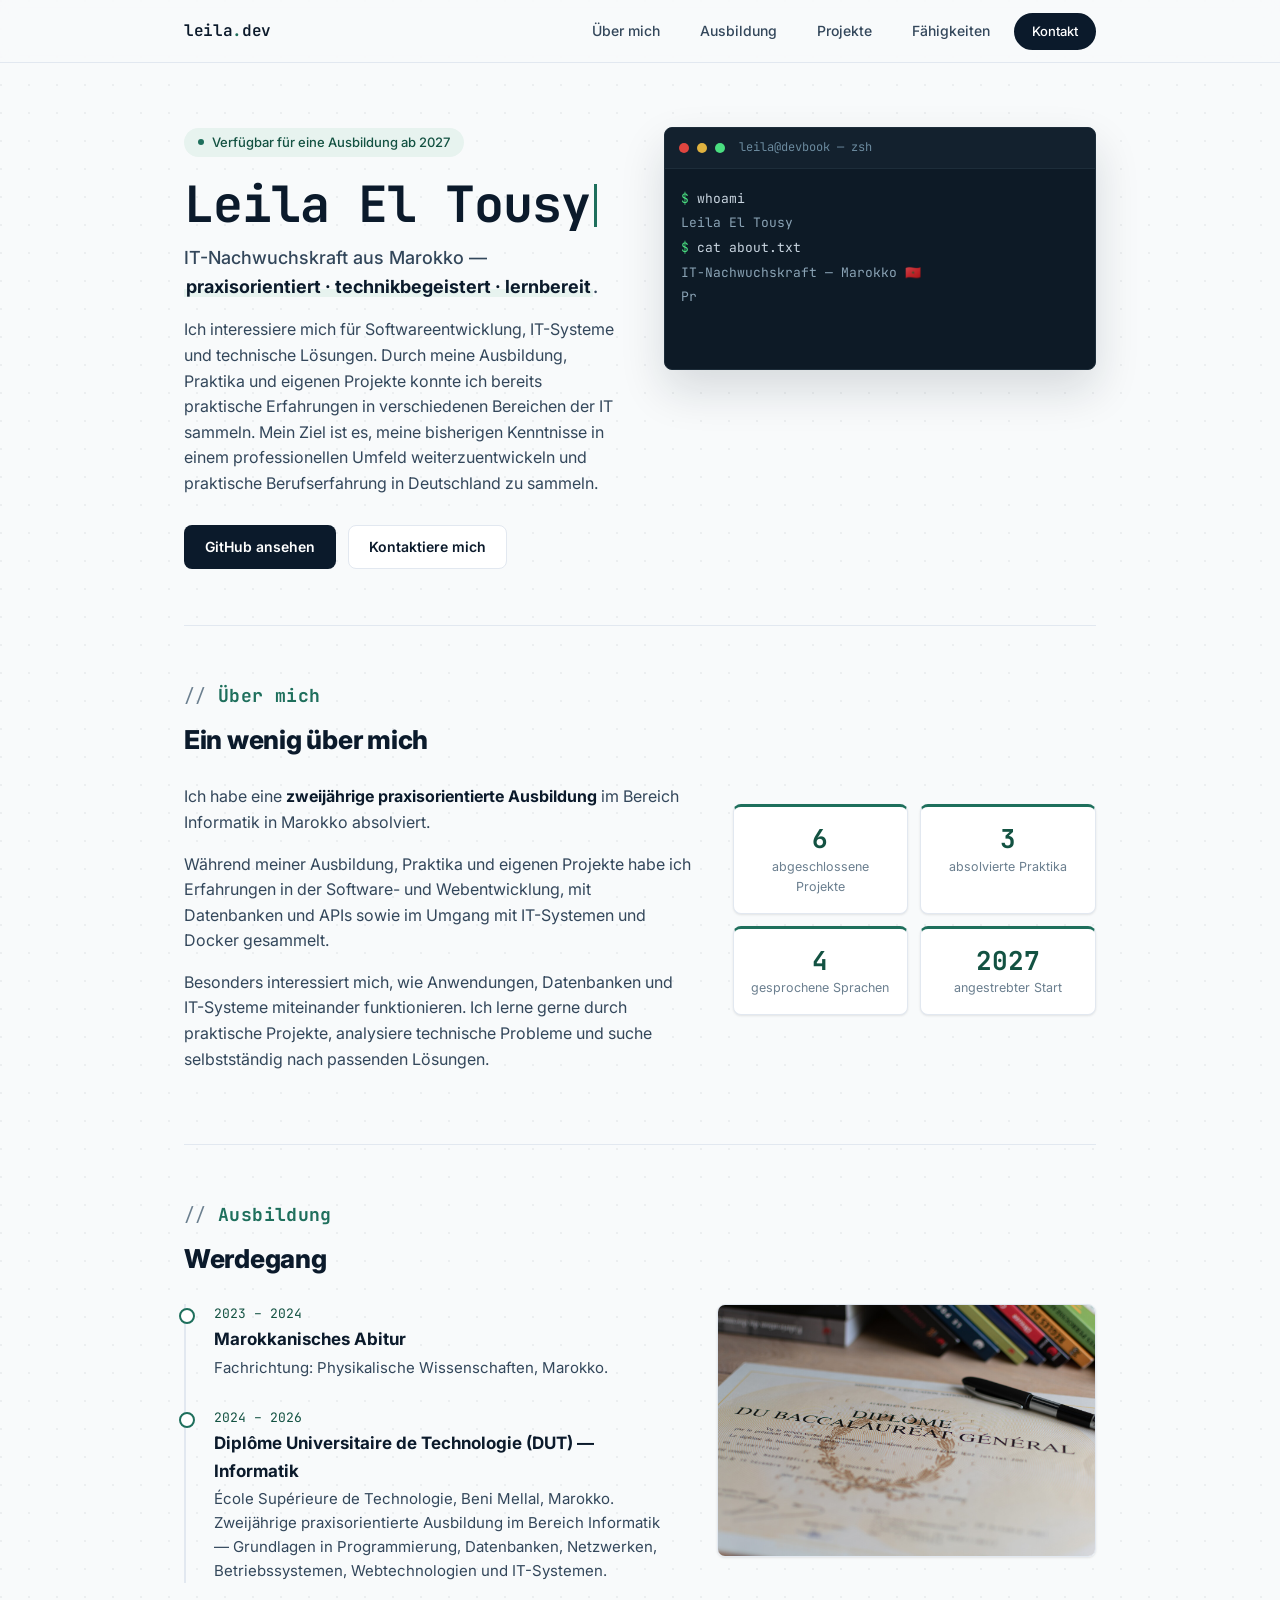
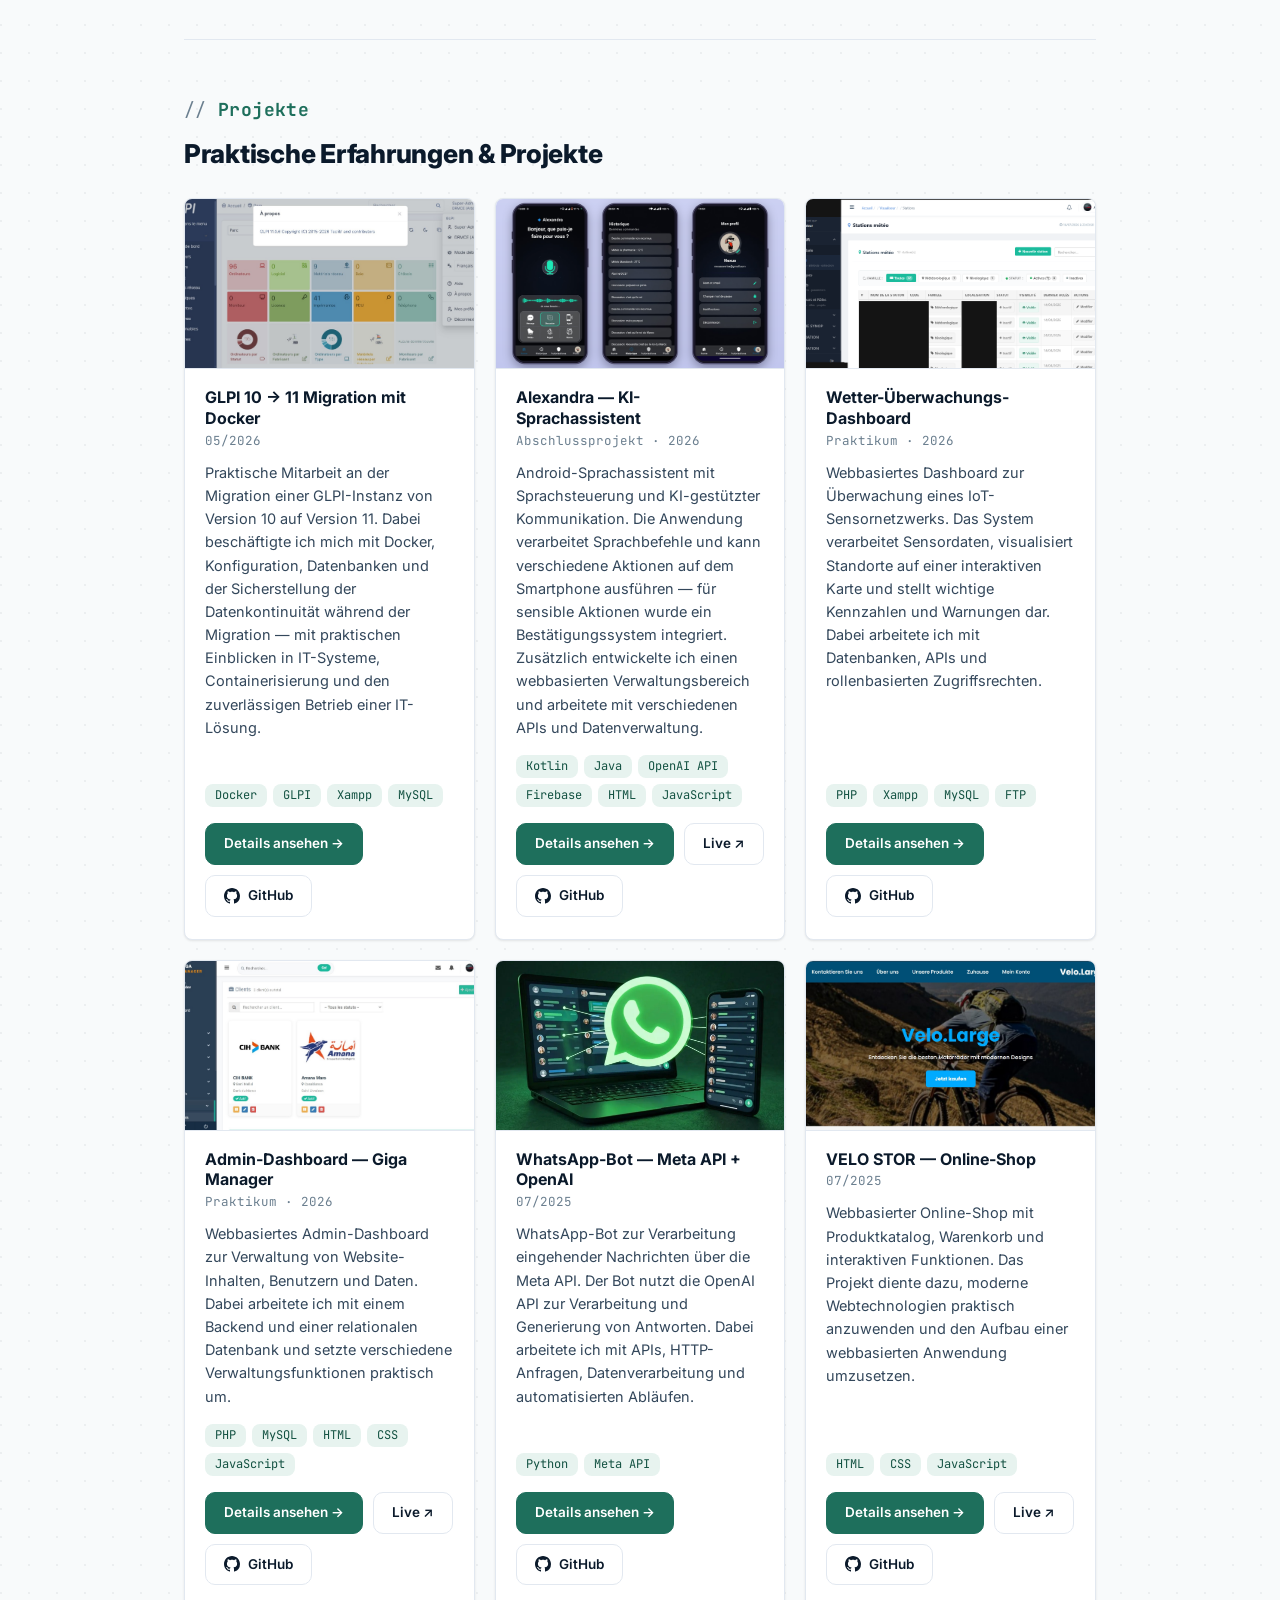
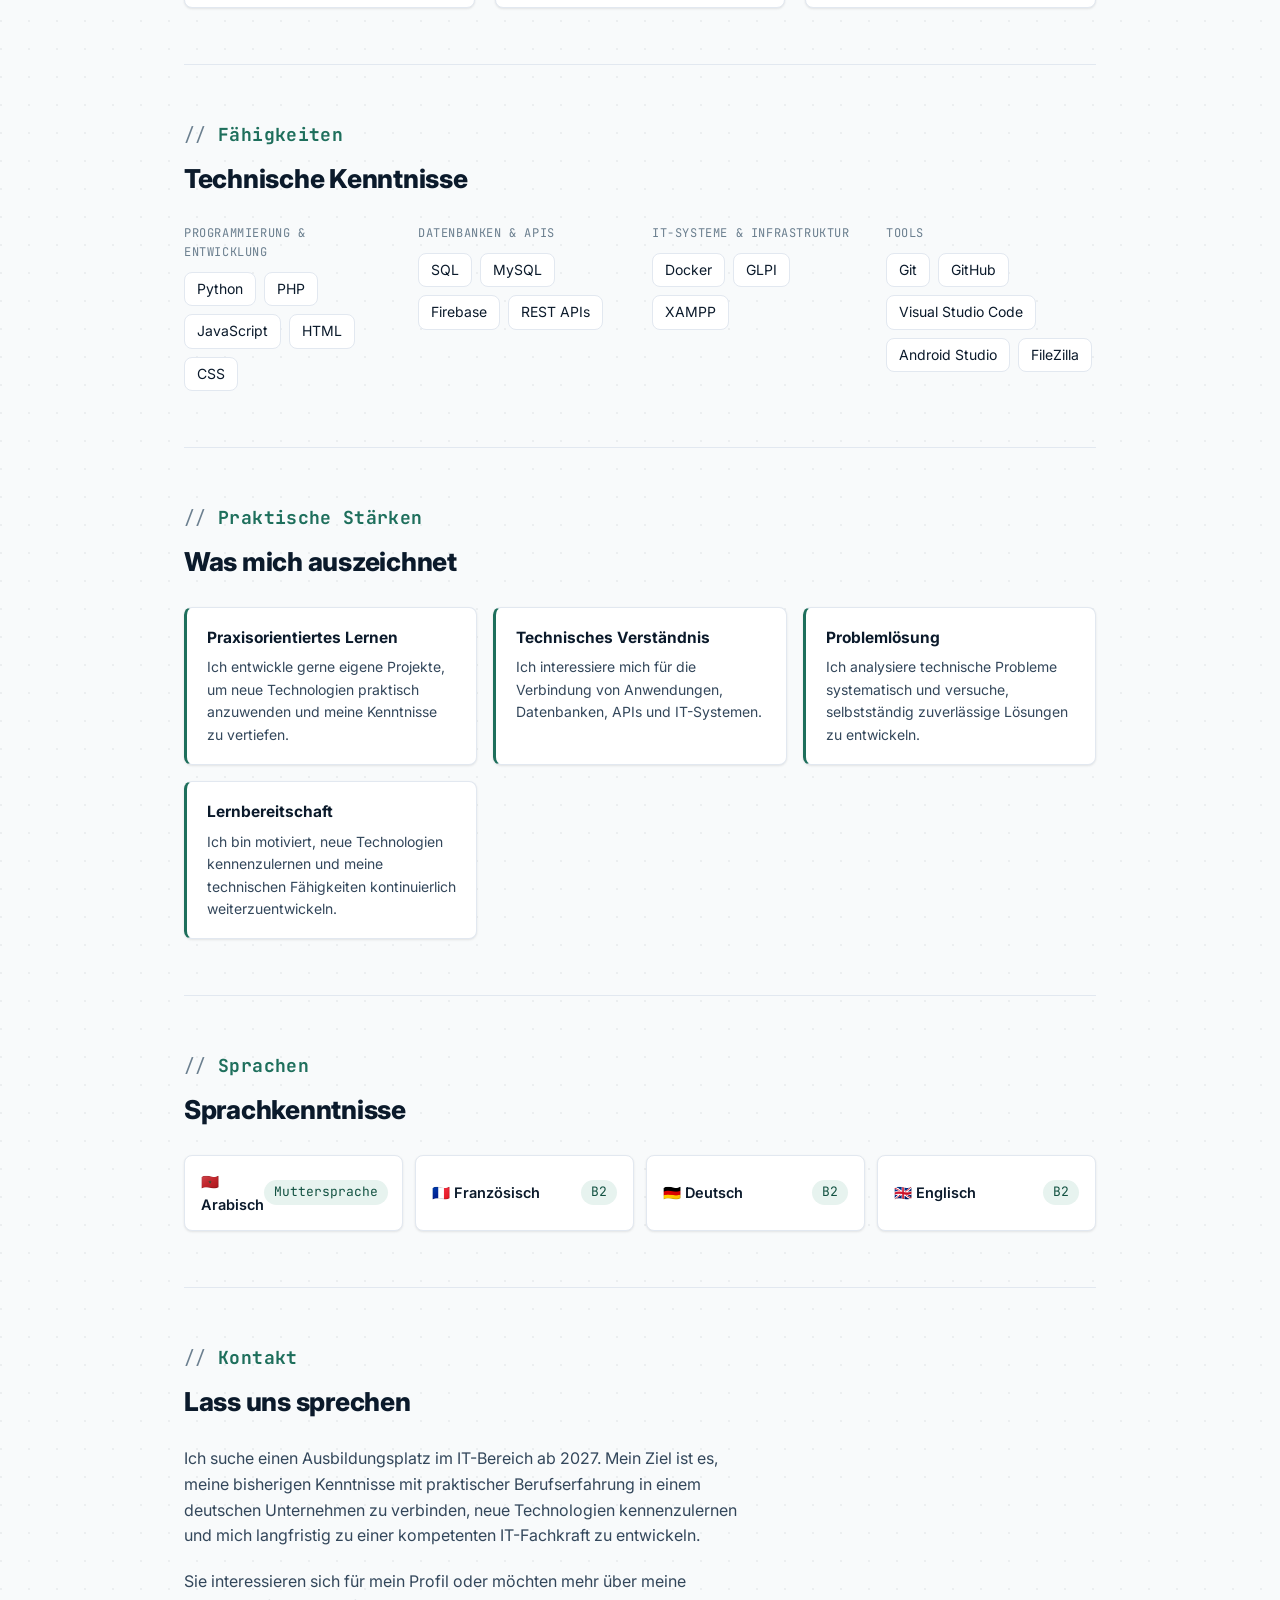
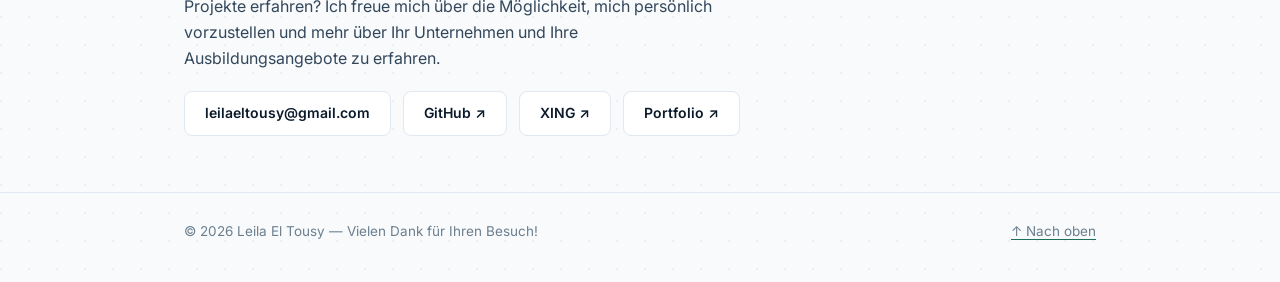
==== commit 98cfd3d5: "Fix meta charset indentation in index.html" ====
--- a/index.html
+++ b/index.html
@@ -1,7 +1,7 @@
 <!DOCTYPE html>
 <html lang="de">
 <head>
-    <meta charset="UTF-8" />
+    <meta charset="UTF-8" /> 
     <meta name="viewport" content="width=device-width, initial-scale=1.0" />
     <title>Leila El Tousy — IT-Nachwuchskraft</title>
     <meta name="description" content="Leila El Tousy — IT-Nachwuchskraft aus Marokko. Praxisorientiert, technikbegeistert, lernbereit. Auf der Suche nach einem Ausbildungsplatz im IT-Bereich in Deutschland, ab 2027." />
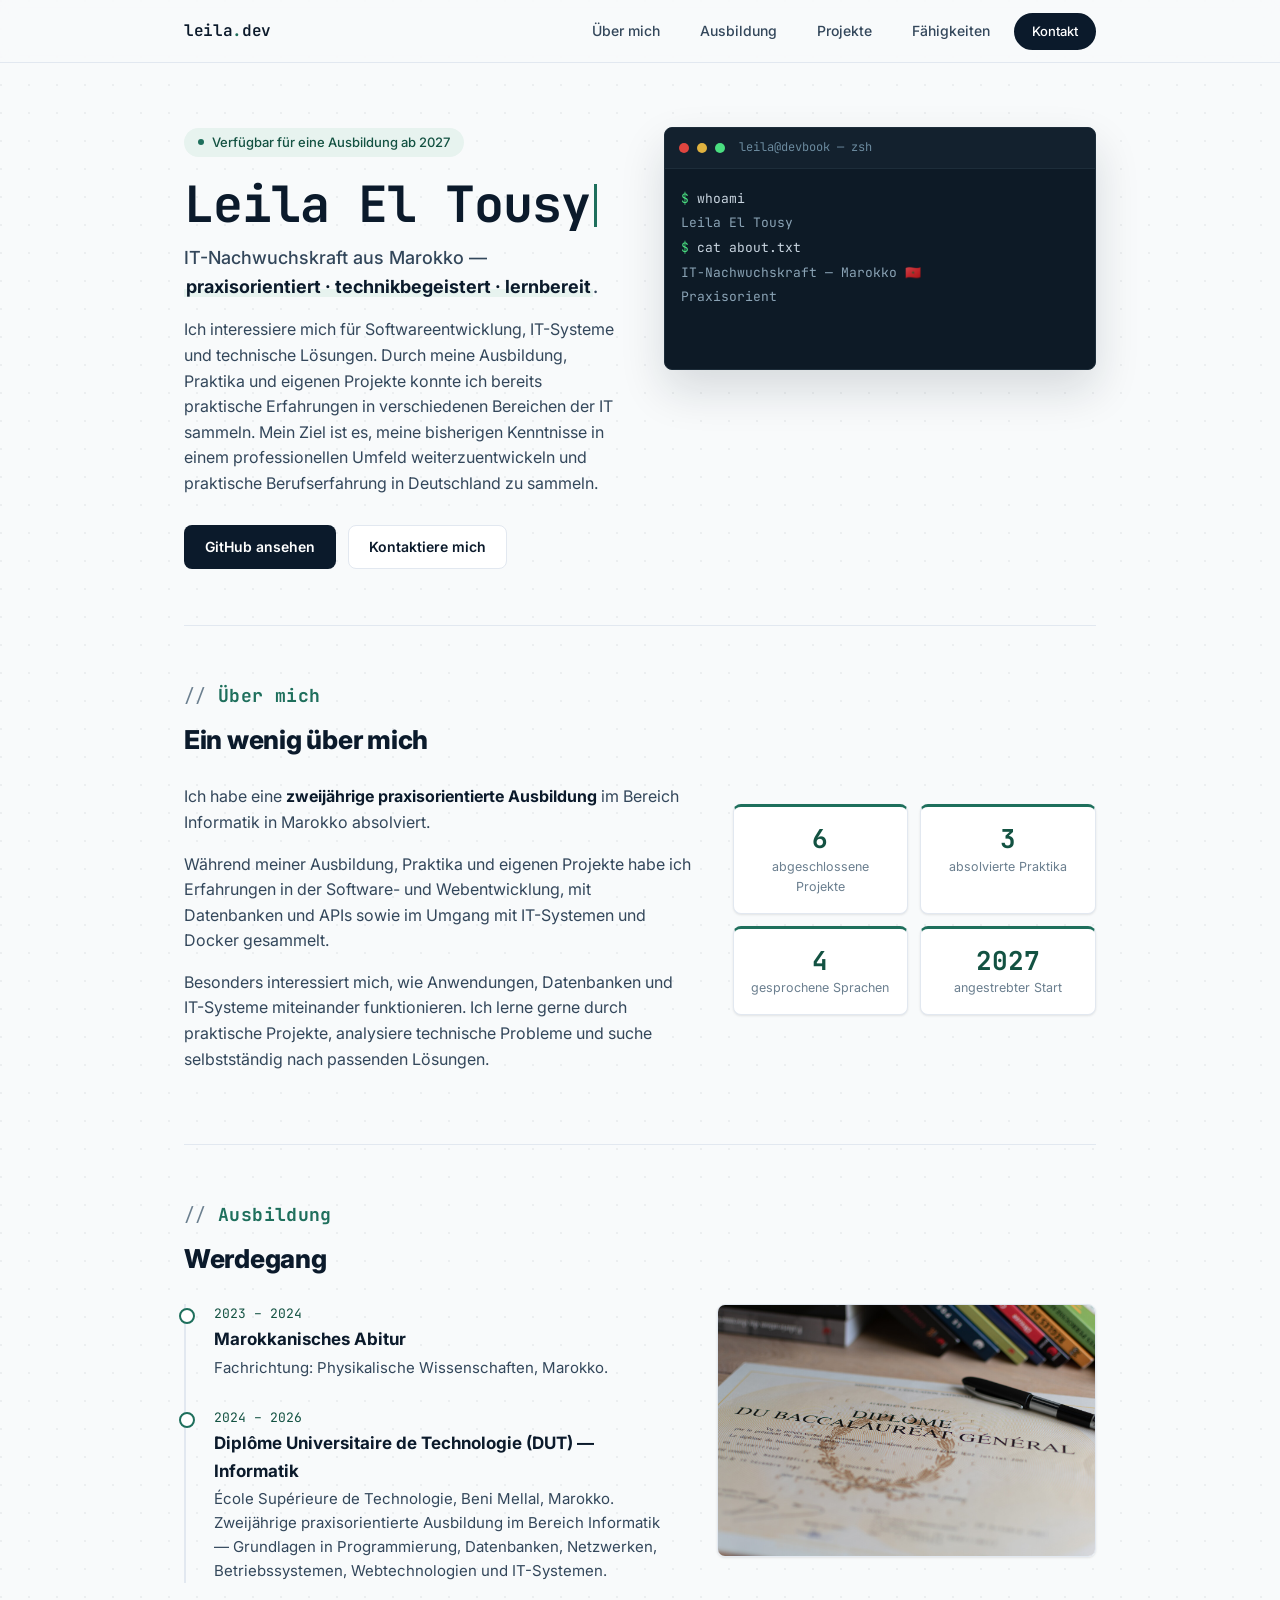
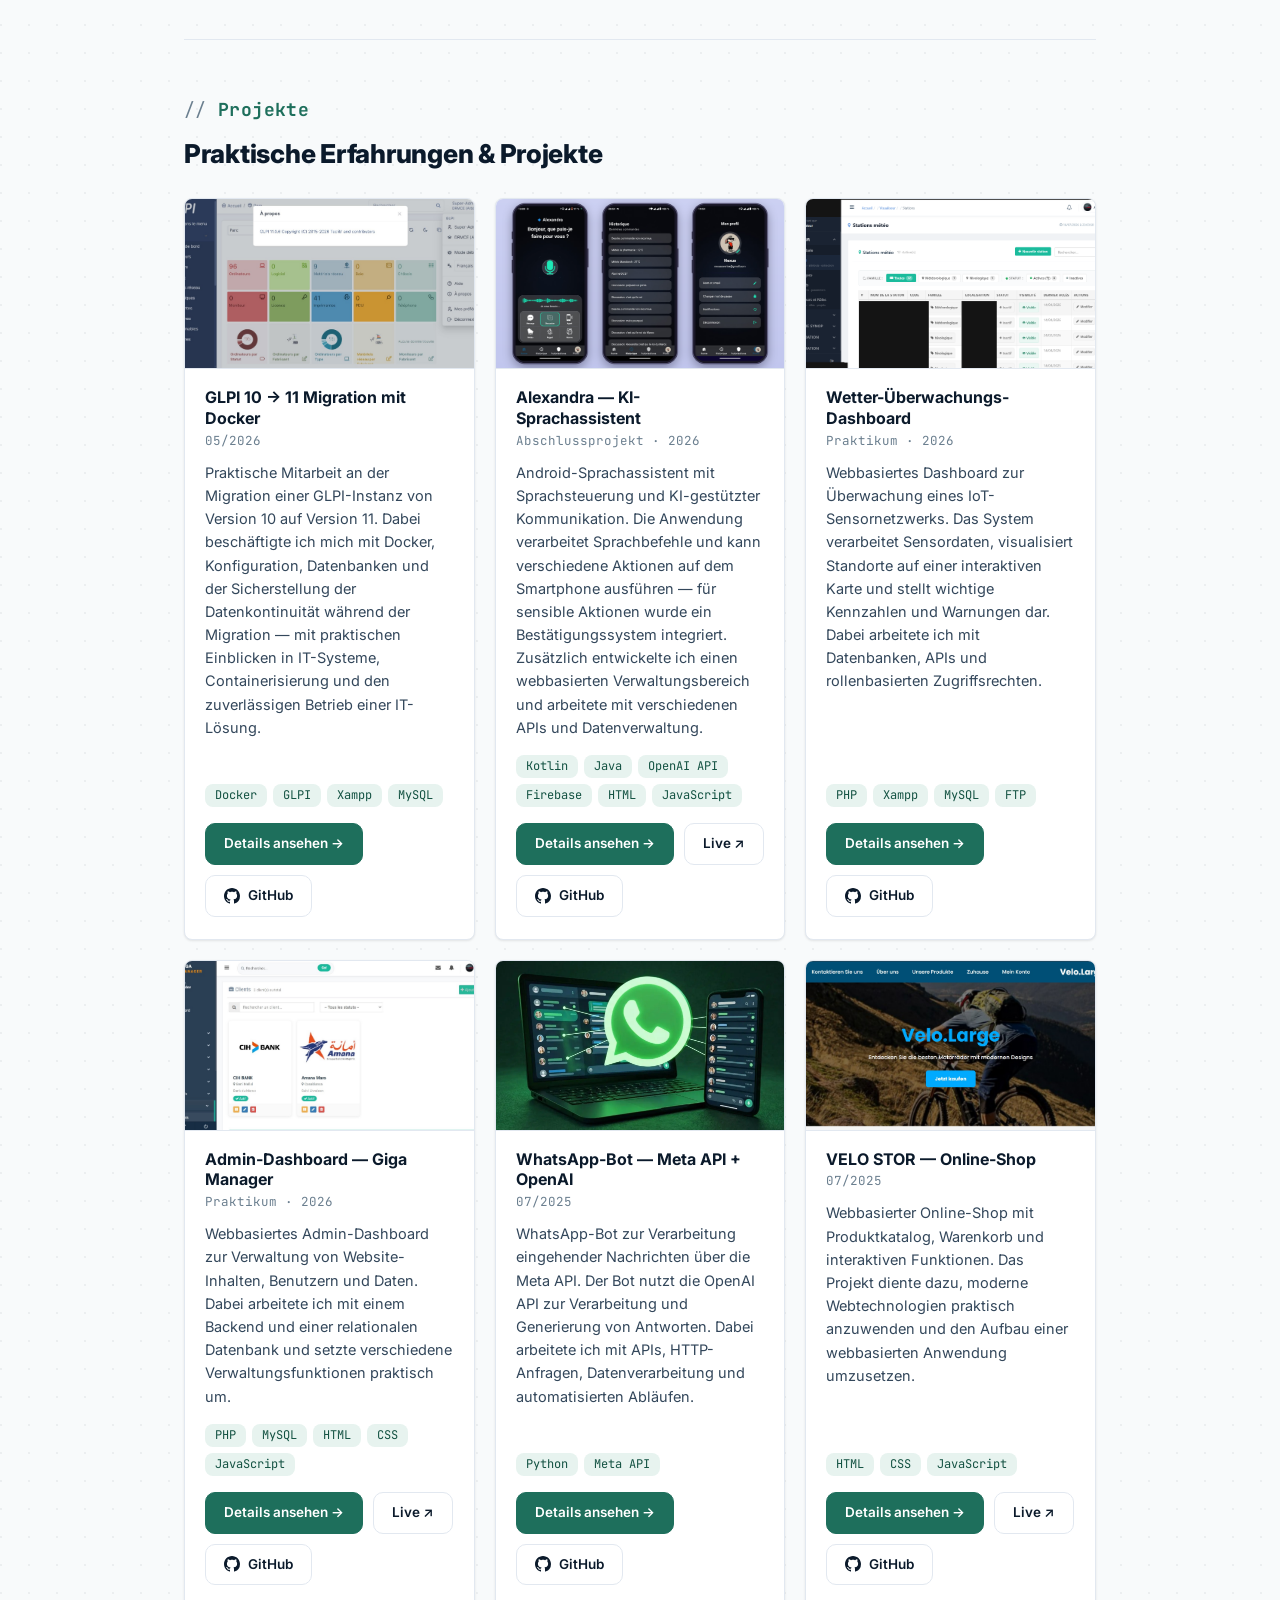
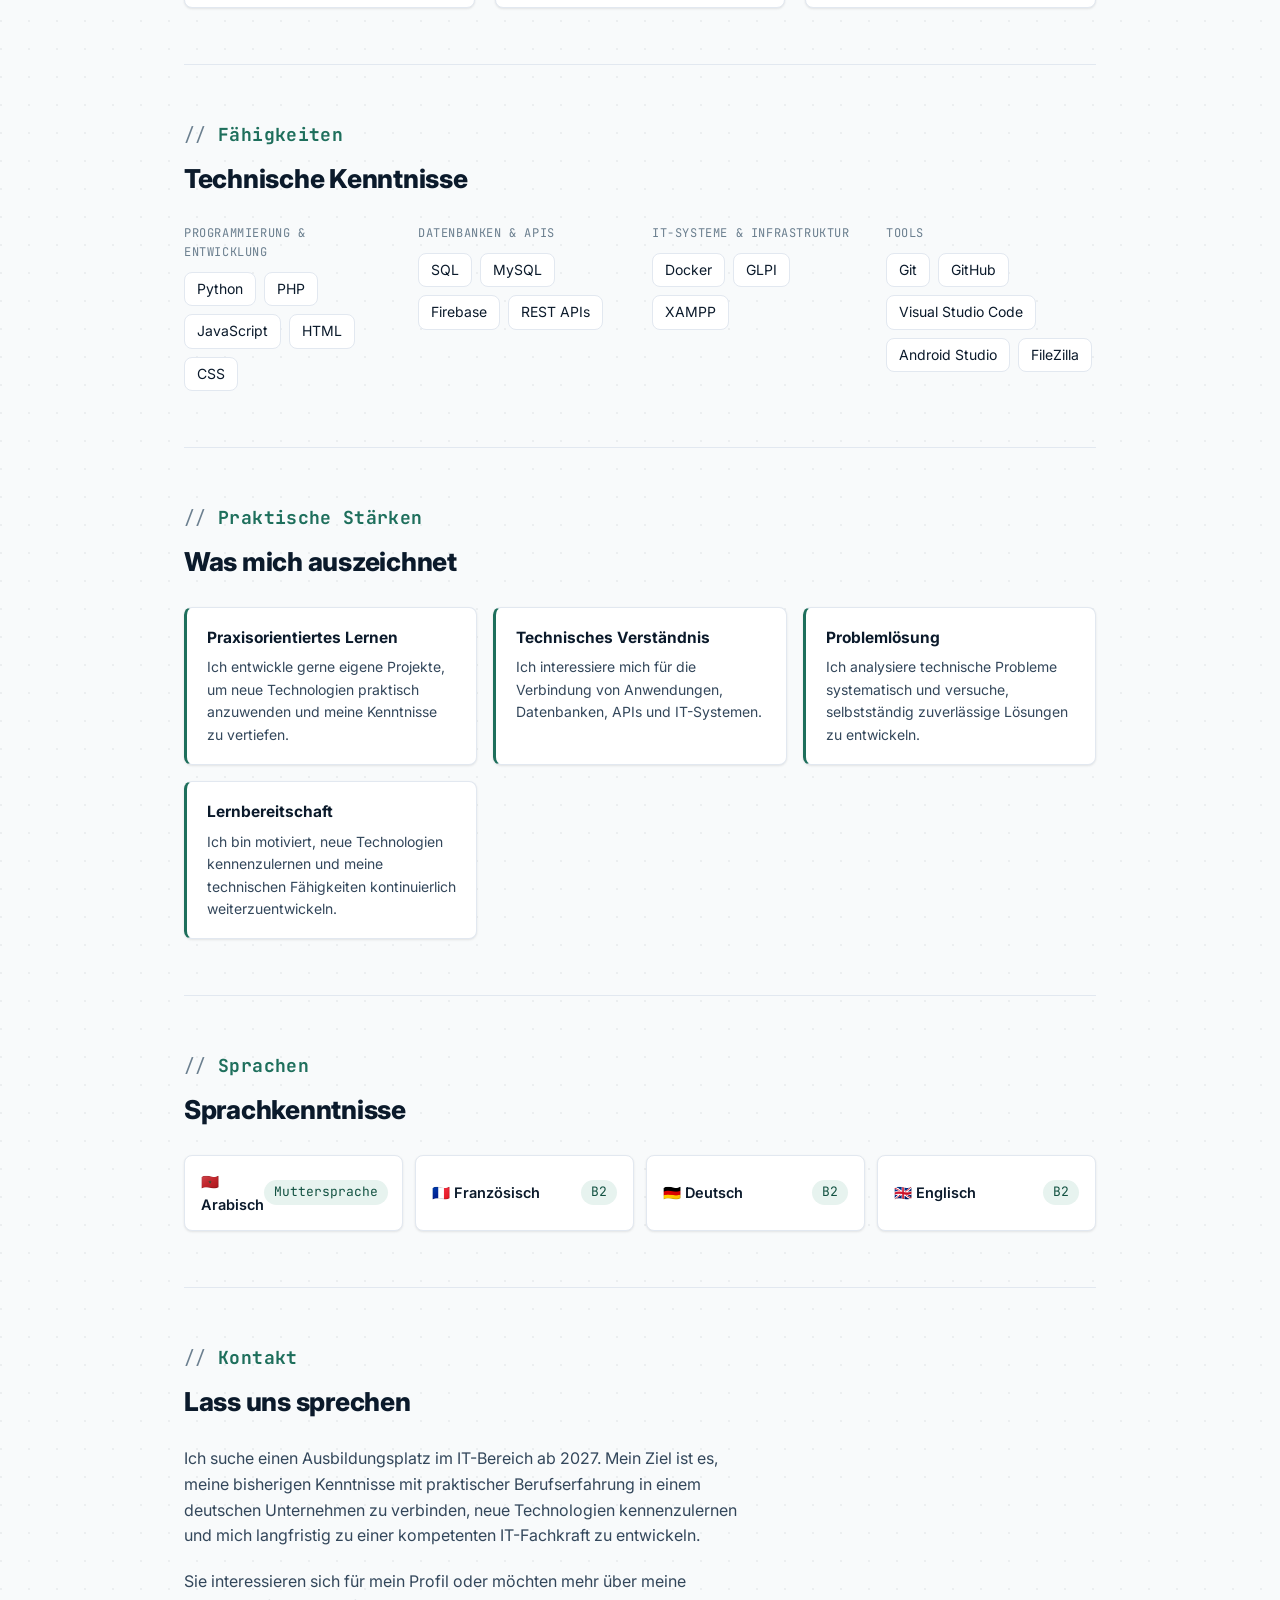
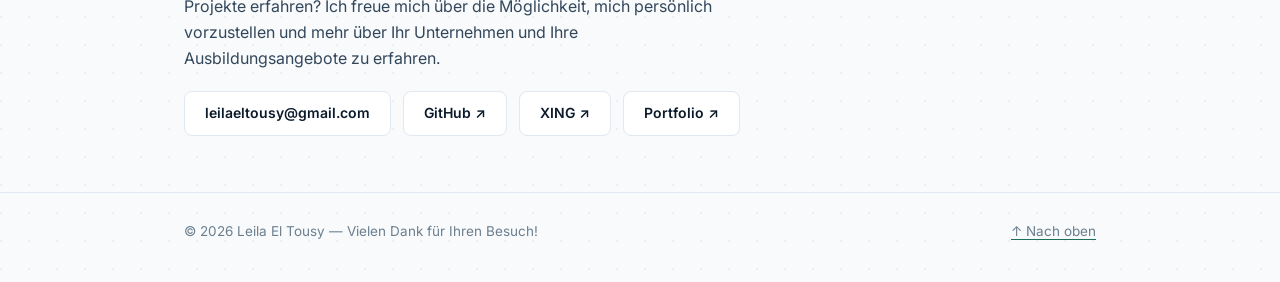
==== commit a7b8a821: "Update project image for Velo Stor" ====
--- a/index.html
+++ b/index.html
@@ -1138,7 +1138,7 @@
 
                     <article class="project-card">
                         <div class="project-image">
-                            <img src="images/2.jpg" alt="Vorschau des Online-Shops Velo Stor">
+                            <img src="images/velo-stor.png" alt="Vorschau des Online-Shops Velo Stor">
                         </div>
                         <div class="project-content">
                             <div class="project-head">
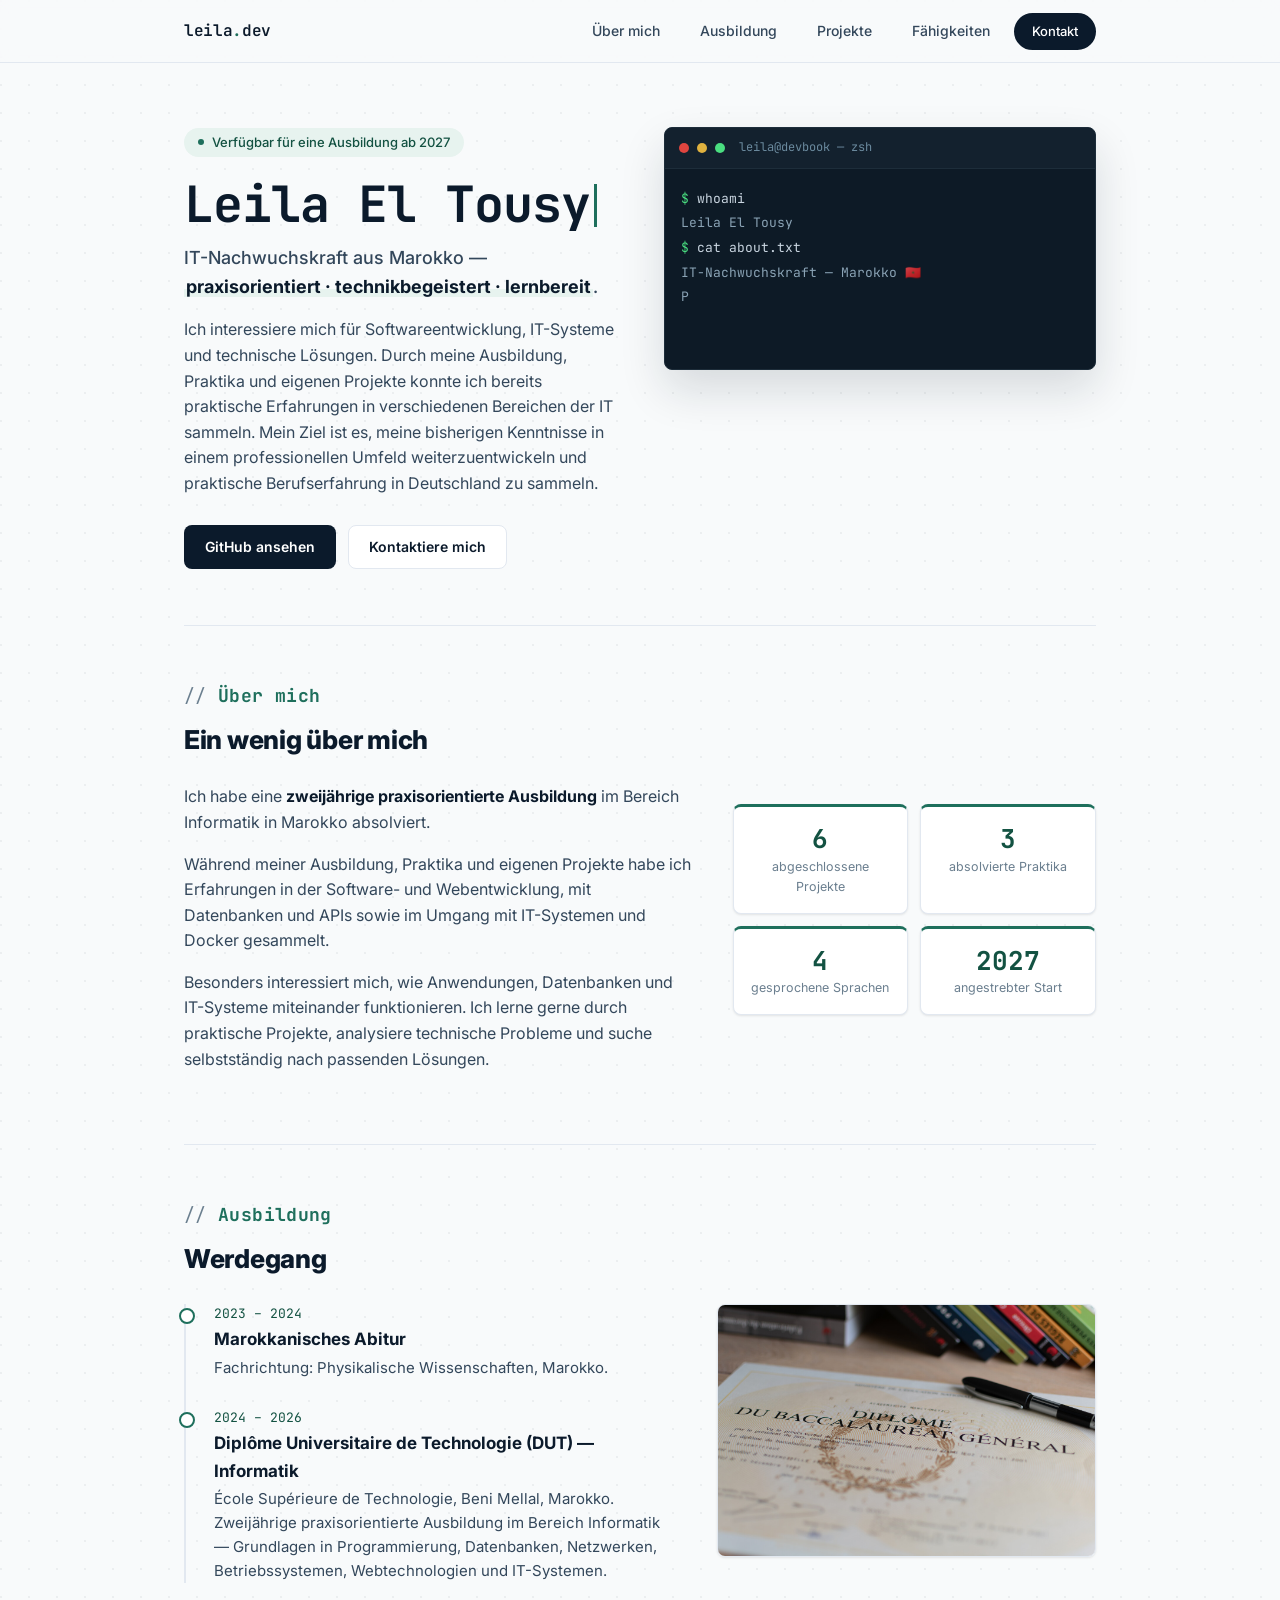
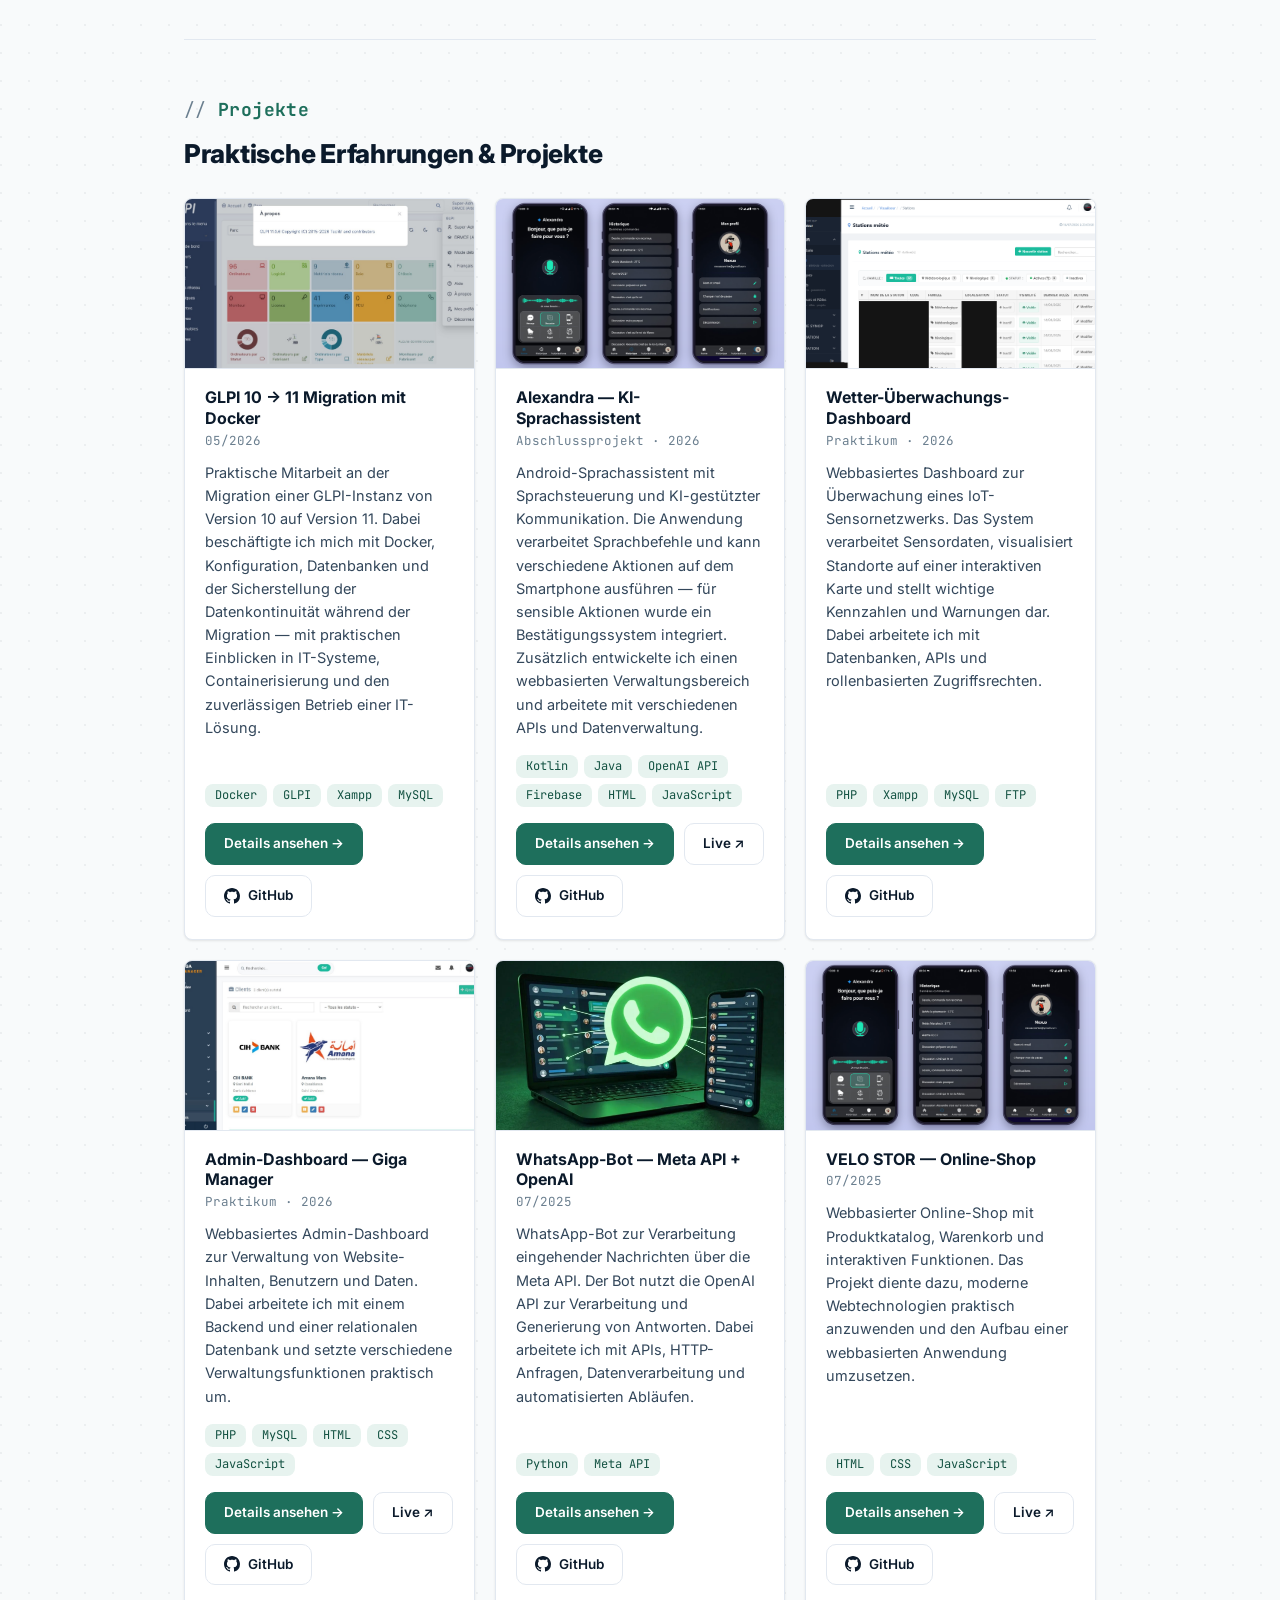
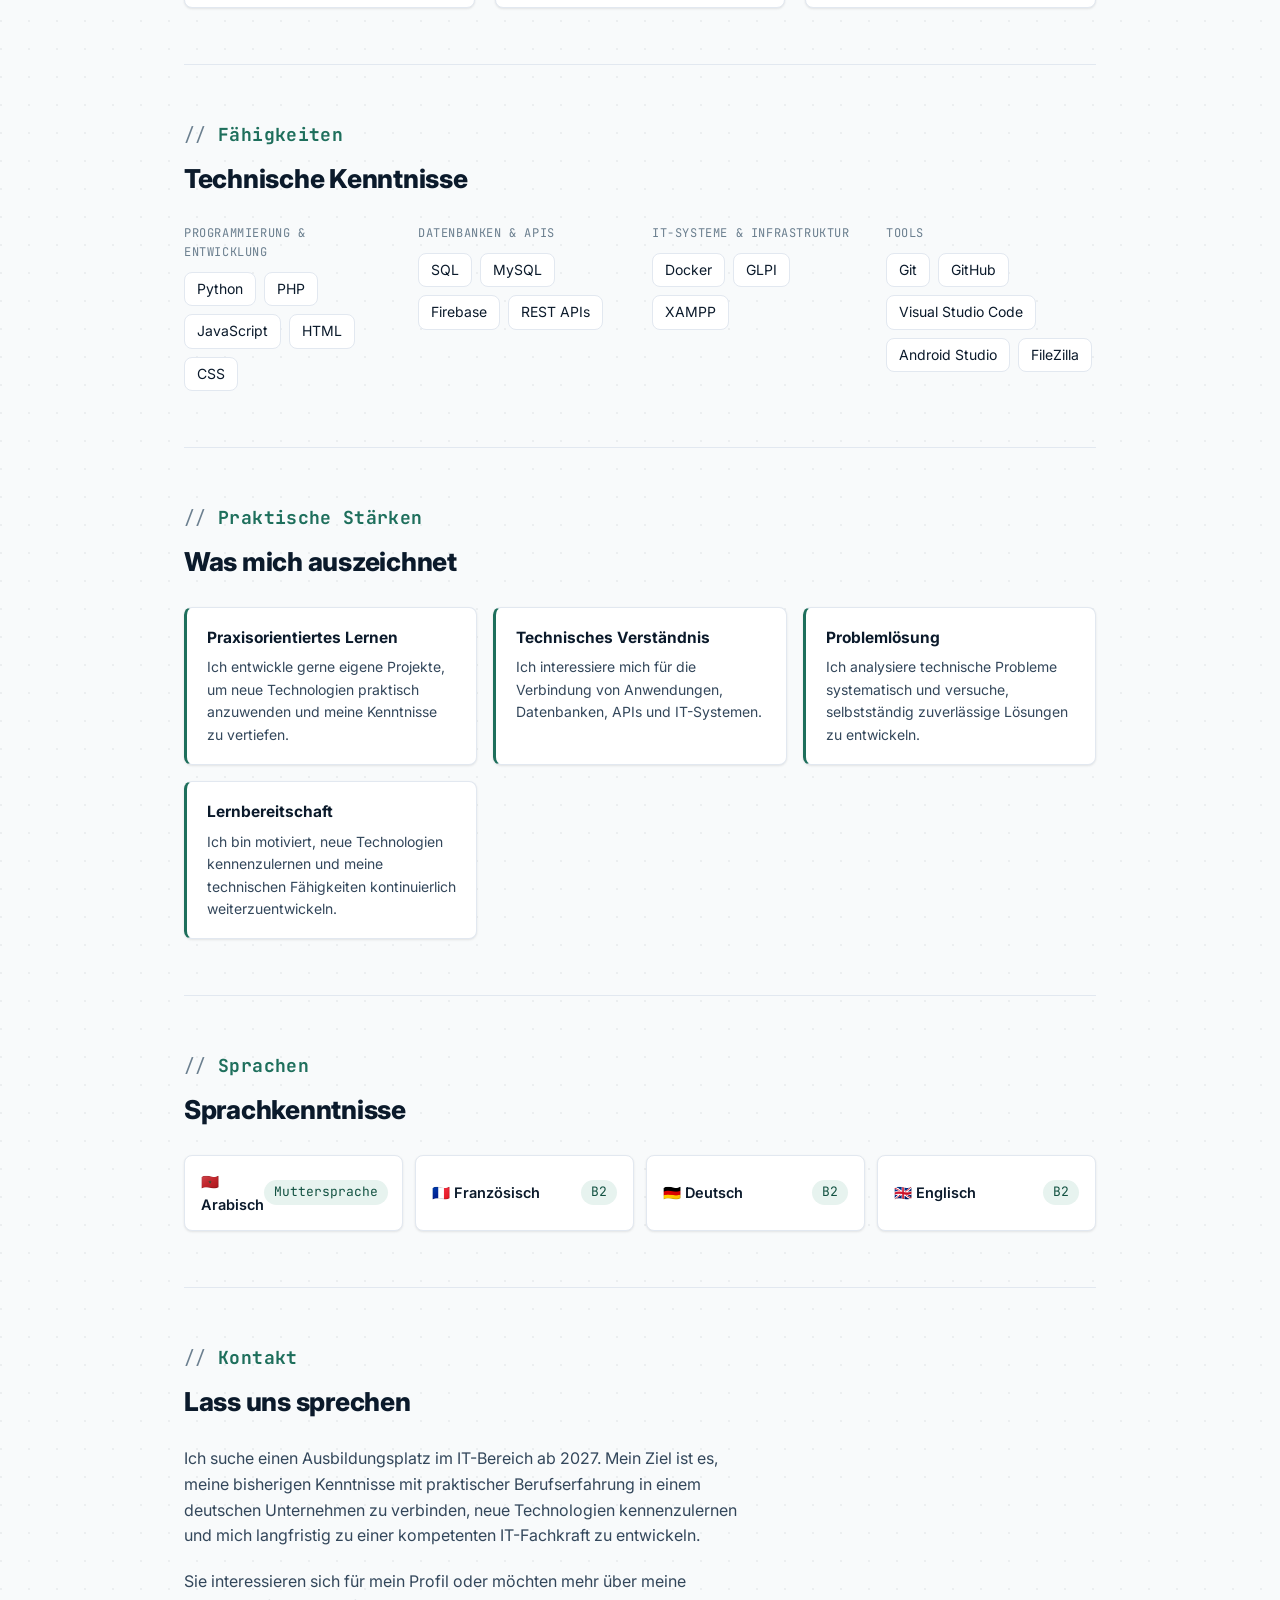
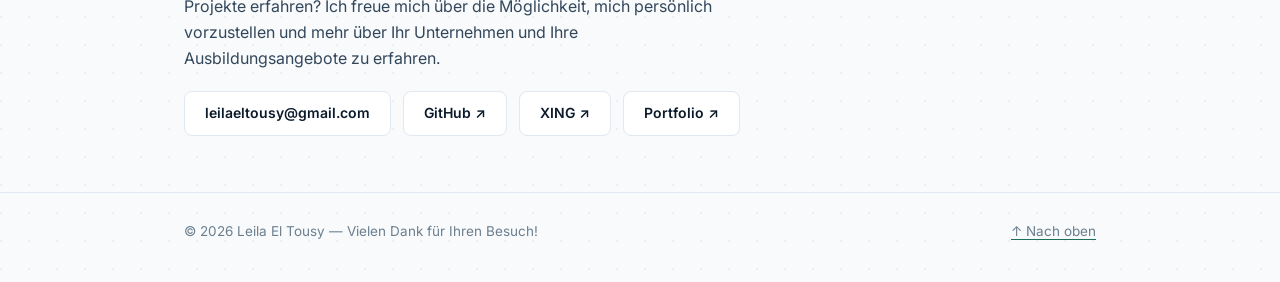
==== commit 4f9b10c3: "Update index.html" ====
--- a/index.html
+++ b/index.html
@@ -1138,7 +1138,7 @@
 
                     <article class="project-card">
                         <div class="project-image">
-                            <img src="images/velo-stor.png" alt="Vorschau des Online-Shops Velo Stor">
+                            <img src="images/2.png" alt="Vorschau des Online-Shops Velo Stor">
                         </div>
                         <div class="project-content">
                             <div class="project-head">
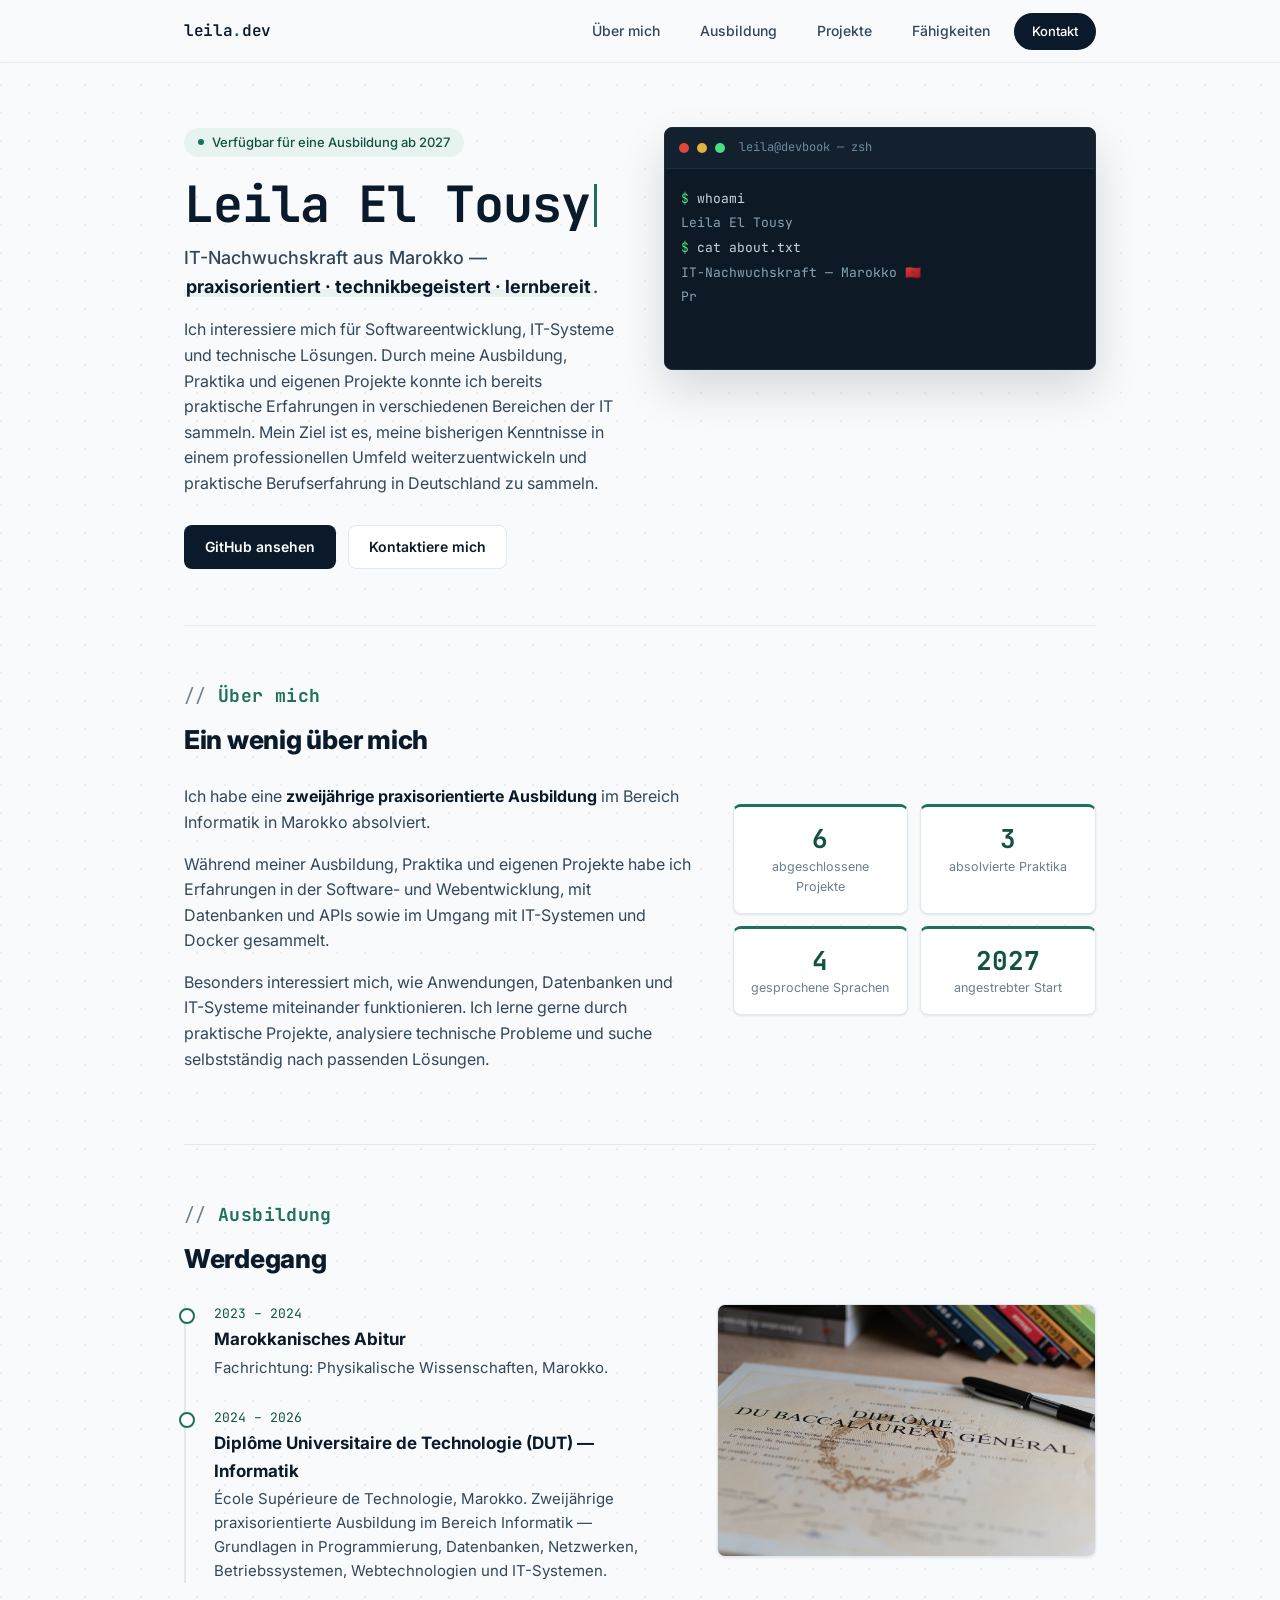
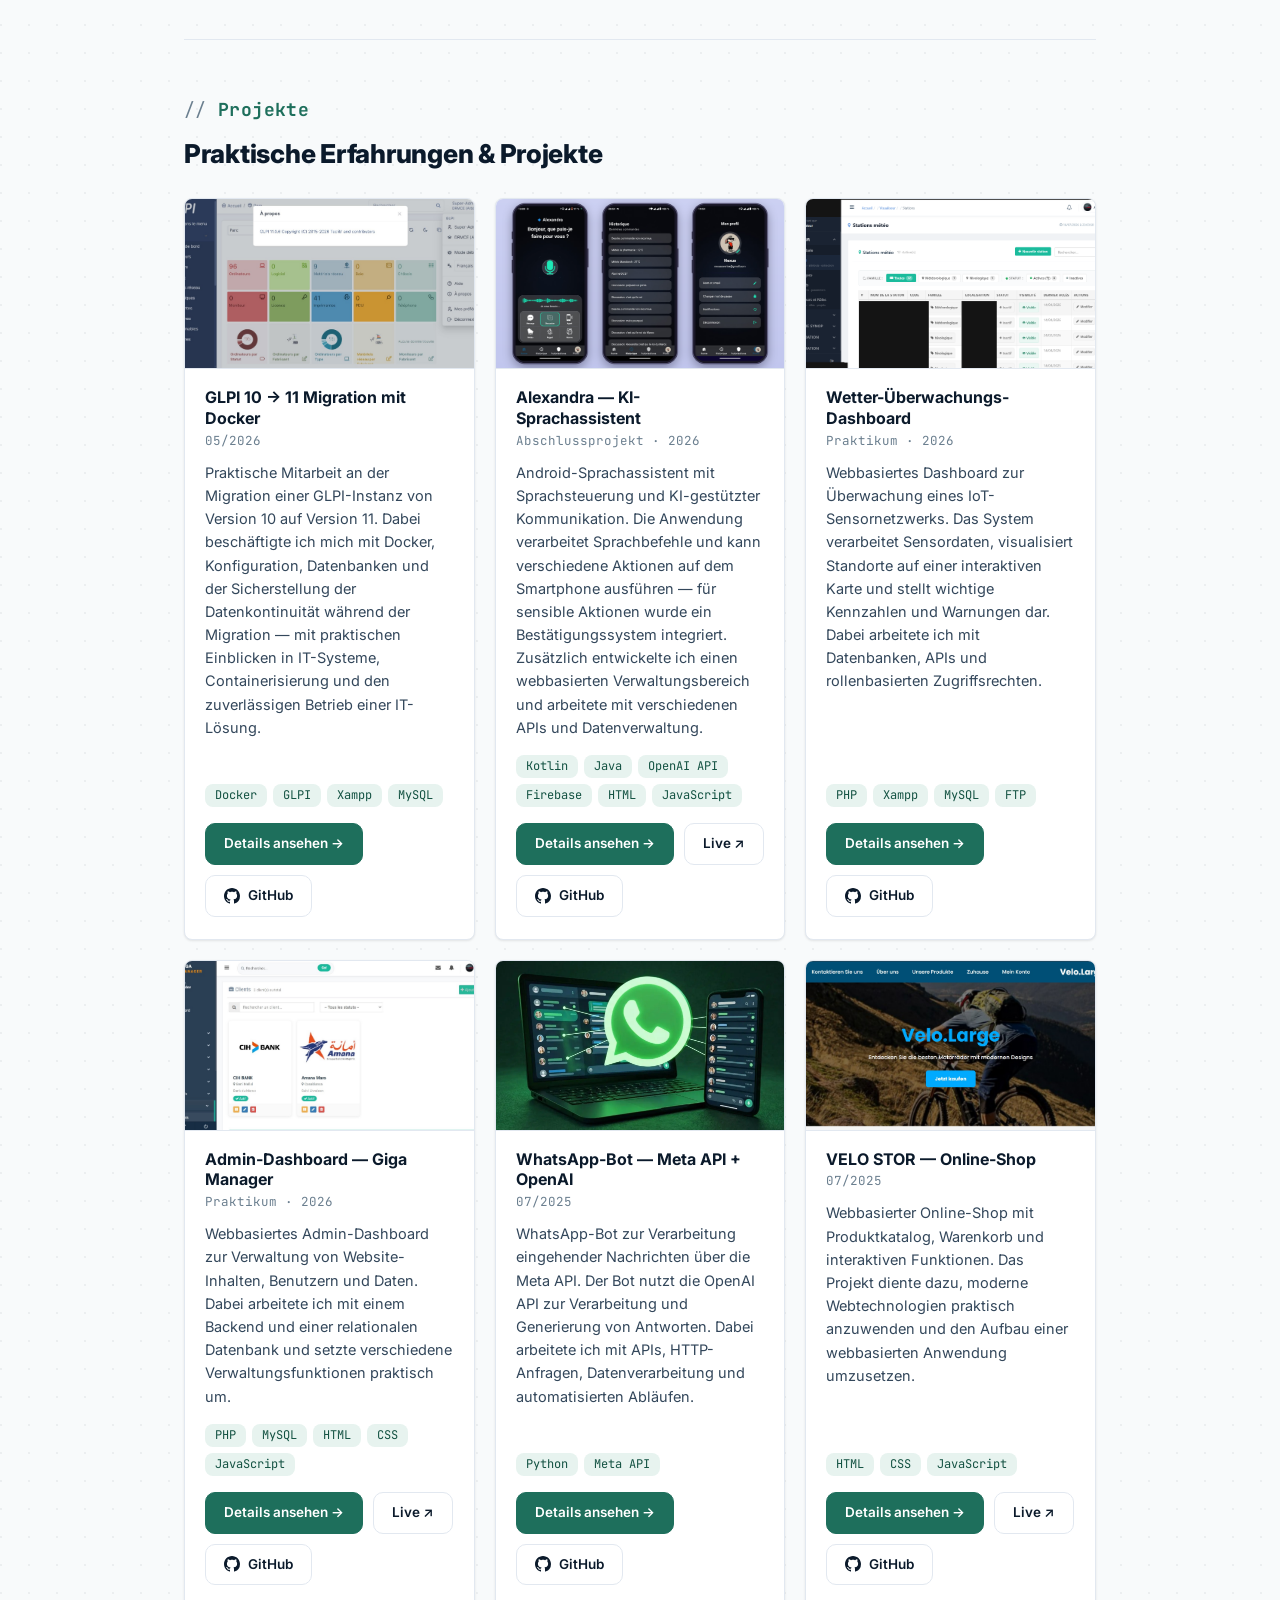
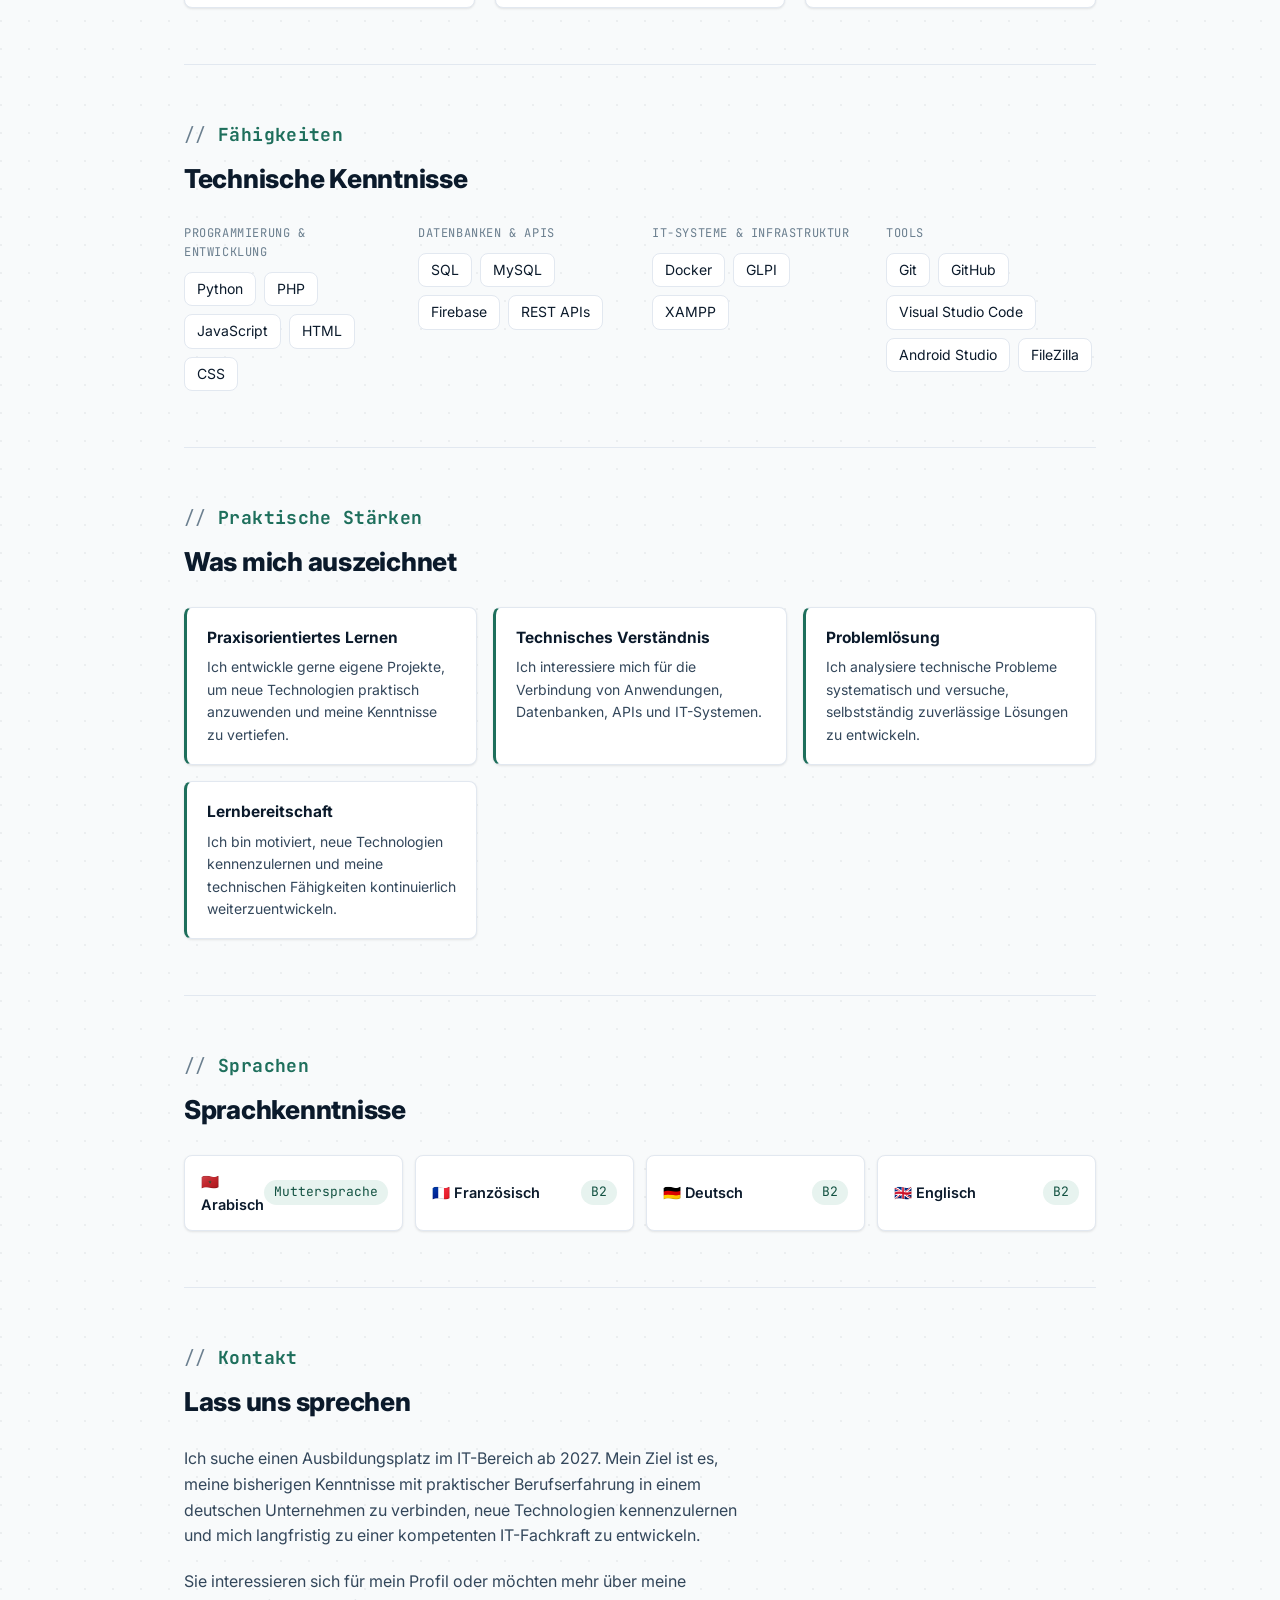
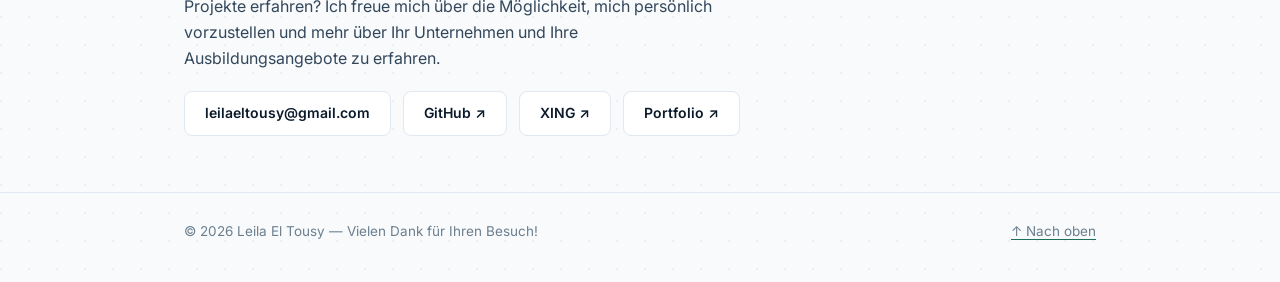
==== commit d7ff1bff: "Update index.html" ====
--- a/index.html
+++ b/index.html
@@ -1001,7 +1001,7 @@
                         <li>
                             <span class="timeline-date">2024 – 2026</span>
                             <p class="timeline-title">Diplôme Universitaire de Technologie (DUT) — Informatik</p>
-                            <p class="timeline-desc">École Supérieure de Technologie, Beni Mellal, Marokko. Zweijährige praxisorientierte Ausbildung im Bereich Informatik — Grundlagen in Programmierung, Datenbanken, Netzwerken, Betriebssystemen, Webtechnologien und IT-Systemen.</p>
+                            <p class="timeline-desc">École Supérieure de Technologie, Marokko. Zweijährige praxisorientierte Ausbildung im Bereich Informatik — Grundlagen in Programmierung, Datenbanken, Netzwerken, Betriebssystemen, Webtechnologien und IT-Systemen.</p>
                         </li>
                     </ul>
                     <div class="education-photo">
